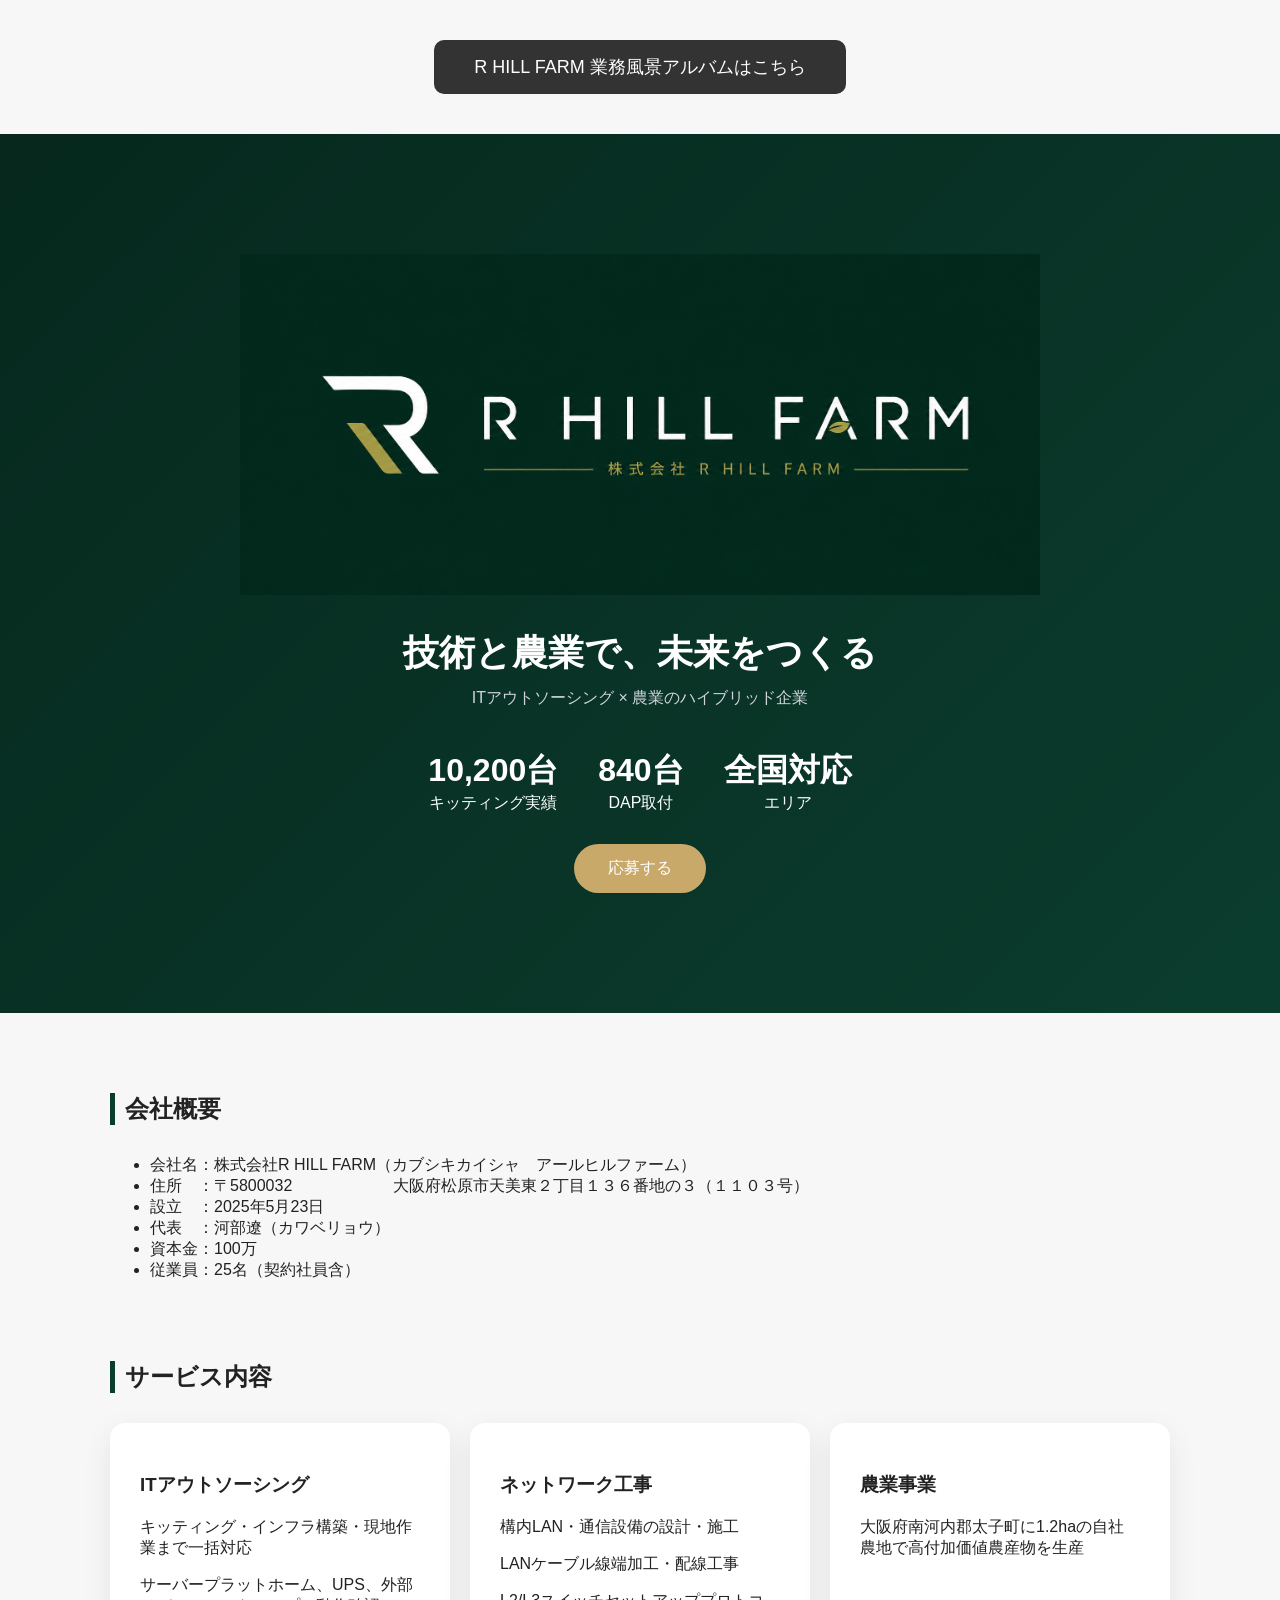
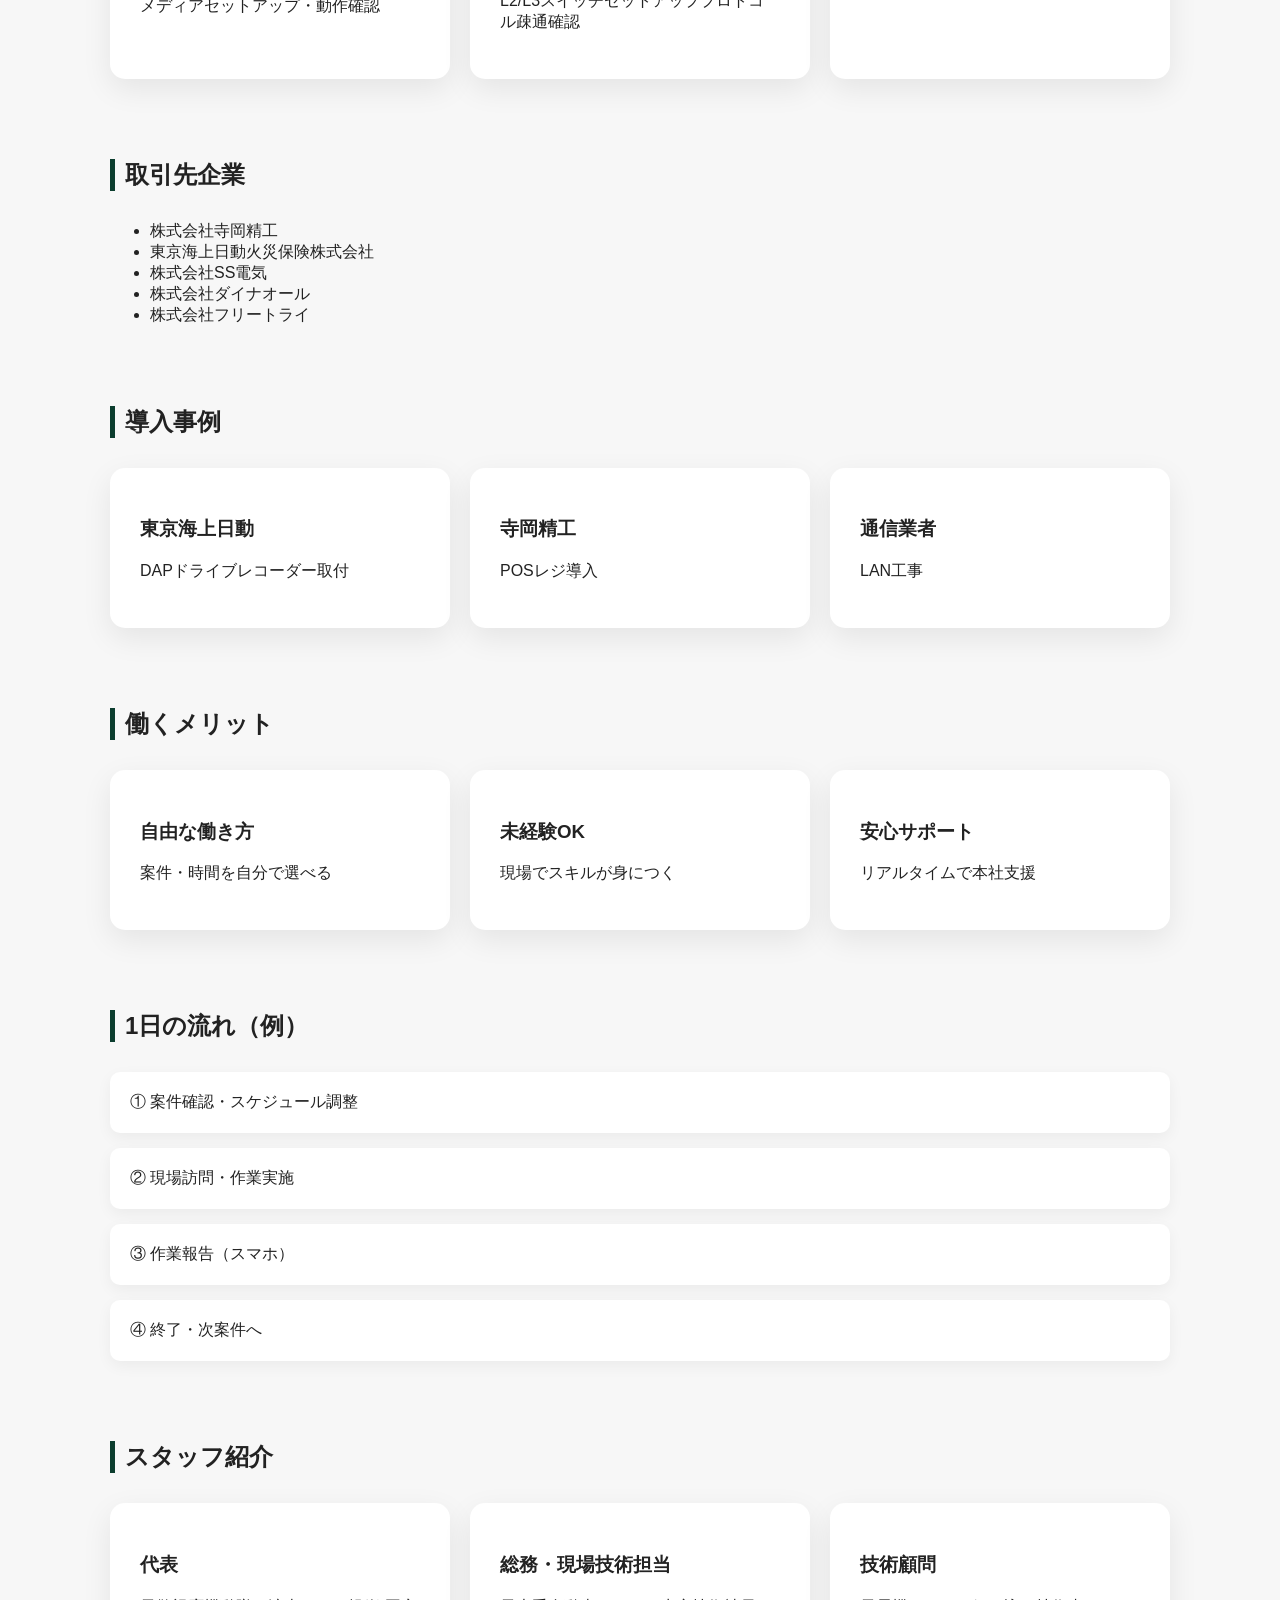
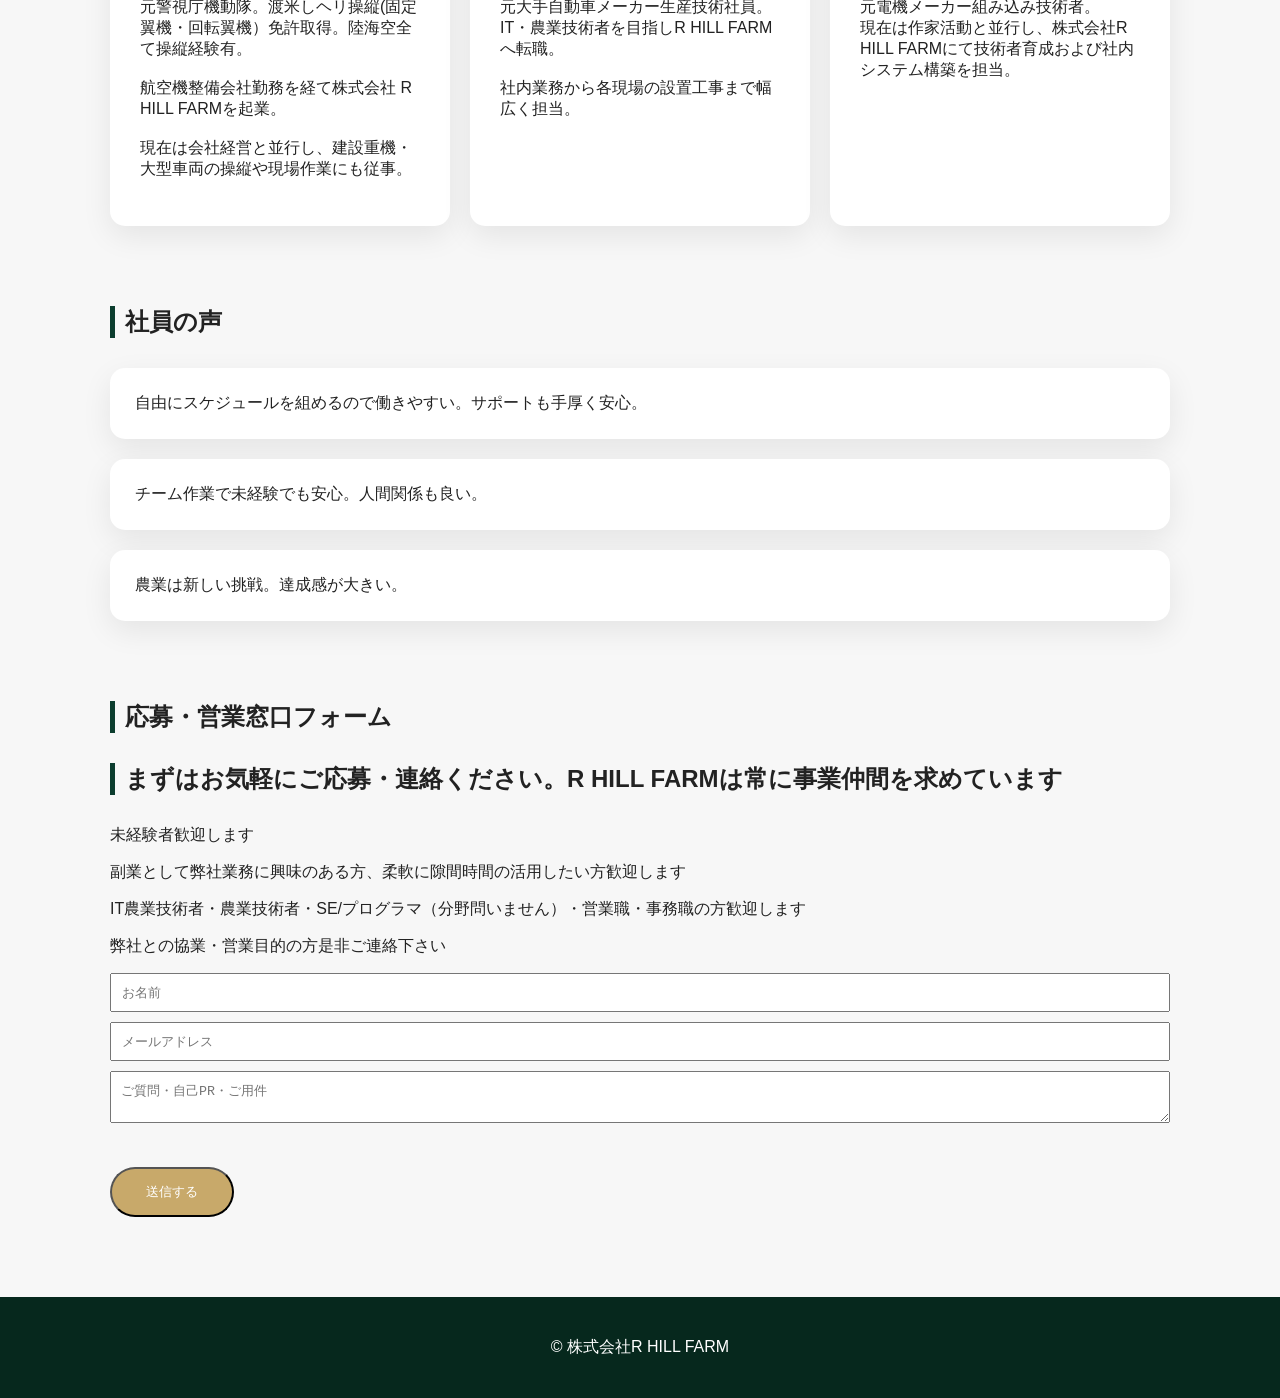
==== index.html @ 9c51a1bf "RHILL INITIAL" ====
<!DOCTYPE html>
<html lang="ja">

<head>
<meta charset="UTF-8">
<meta name="viewport" content="width=device-width, initial-scale=1.0">

<title>株式会社R HILL FARM｜ITアウトソーシング・農業事業</title>

<meta name="description" content="ITアウトソーシングと農業事業を展開。キッティング・インフラ・現地作業まで対応。エンジニア採用強化中。">

<style>
:root{
  --main:#0b3d2e;
  --accent:#c8a96a;
}

*{box-sizing:border-box}

body{
  margin:0;
  font-family:-apple-system,BlinkMacSystemFont,"Segoe UI",sans-serif;
  background:#f7f7f7;
  color:#222;
}


/* HERO */
.hero{
  text-align:center;
  padding:120px 20px;
  background:linear-gradient(135deg,#06281d,#0b3d2e);
  color:#fff;
}

.logo-img{
  width:800px;
  max-width:95%;
}

.catch{
  font-size:36px;
  font-weight:700;
  margin-top:30px;
}

.subcatch{
  margin-top:10px;
  color:#d1d5db;
}

/* 数字 */
.stats{
  display:flex;
  justify-content:center;
  gap:40px;
  margin-top:40px;
  flex-wrap:wrap;
}

.stat{
  text-align:center;
}

.stat-num{
  font-size:32px;
  font-weight:700;
  color:#fff;
}

.btn{
  display:inline-block;
  margin-top:30px;
  padding:14px 34px;
  border-radius:30px;
  background:var(--accent);
  color:#fff;
  text-decoration:none;
}

/* SECTION */
.section{
  max-width:1100px;
  margin:80px auto;
  padding:0 20px;
}

.section h2{
  border-left:5px solid var(--main);
  padding-left:10px;
  margin-bottom:30px;
}

/* GRID */
.grid{
  display:flex;
  gap:20px;
  flex-wrap:wrap;
}

.card{
  flex:1;
  min-width:260px;
  background:#fff;
  padding:30px;
  border-radius:15px;
  box-shadow:0 10px 30px rgba(0,0,0,0.08);
}

/* VOICE */
.voice{
  background:#fff;
  padding:25px;
  border-radius:15px;
  margin-bottom:20px;
  box-shadow:0 10px 30px rgba(0,0,0,0.08);
}

/* FLOW */
.flow-step{
  background:#fff;
  padding:20px;
  border-radius:10px;
  margin-bottom:15px;
  box-shadow:0 5px 15px rgba(0,0,0,0.05);
}

/* CTA */
.cta{
  background:#06281d;
  color:#fff;
  text-align:center;
  padding:80px 20px;
}

footer{
  text-align:center;
  padding:40px;
  background:#06281d;
  color:#fff;
}

@media(max-width:768px){
  .grid{flex-direction:column}
}

/* CONTACT FORM */
.contact-form{
  max-width:600px;
  margin:0 auto;
  display:flex;
  flex-direction:column;
  gap:15px;
}

.contact-form input,
.contact-form textarea{
  width:100%;
  padding:14px;
  border-radius:8px;
  border:1px solid #ccc;
  font-size:16px;
}

/* 高さ調整 */
.contact-form input{
  height:50px;
}

.contact-form textarea{
  height:180px;
  resize:vertical;
}

/* ボタン最下部＆中央 */
.submit-btn{
  margin-top:10px;
  align-self:center;
}

/* CSS */
.album-button {
    text-align: center;
    margin: 40px 0;
}

.album-button a {
    display: inline-block;
    padding: 15px 40px;
    background: #333;
    color: white;
    text-decoration: none;
    border-radius: 10px;
    font-size: 18px;
    transition: 0.3s;
}

.album-button a:hover {
    background: #555;
    transform: scale(1.05);
}

</style>
</head>

<body>

<!-- アルバムボタン -->
<div class="album-button">
    <a href="album.html">R HILL FARM 業務風景アルバムはこちら</a>
</div>



<!-- HERO -->
<section class="hero">
<img src="img/logo.png" class="logo-img">

<div class="catch">技術と農業で、未来をつくる</div>
<div class="subcatch">ITアウトソーシング × 農業のハイブリッド企業</div>

<div class="stats">
<div class="stat">
<div class="stat-num">10,200台</div>
<div>キッティング実績</div>
</div>

<div class="stat">
<div class="stat-num">840台</div>
<div>DAP取付</div>
</div>

<div class="stat">
<div class="stat-num">全国対応</div>
<div>エリア</div>
</div>
</div>

<a href="#contact" class="btn">応募する</a>
</section>

<!-- 会社概要 -->
<section class="section">
<h2>会社概要</h2>
<ul>

<li>会社名：株式会社R HILL FARM（カブシキカイシャ　アールヒルファーム）</li>
<li>住所　：〒5800032
　　　　　　大阪府松原市天美東２丁目１３６番地の３（１１０３号）</li>
<li>設立　：2025年5月23日</li>
<li>代表　：河部遼（カワベリョウ）</li>
<li>資本金：100万</li>
<li>従業員：25名（契約社員含）</li>
<ul>
</section>

<!-- 営業：サービス -->
<section class="section">
<h2>サービス内容</h2>
<div class="grid">

<div class="card">
<h3>ITアウトソーシング</h3>
<p>キッティング・インフラ構築・現地作業まで一括対応</p>
<p>サーバープラットホーム、UPS、外部メディアセットアップ・動作確認</p>
</div>

<div class="card">
<h3>ネットワーク工事</h3>
<p>構内LAN・通信設備の設計・施工</p>
<p>LANケーブル線端加工・配線工事</p>
<p>L2/L3スイッチセットアッププロトコル疎通確認</p>

</div>

<div class="card">
<h3>農業事業</h3>
<p>大阪府南河内郡太子町に1.2haの自社農地で高付加価値農産物を生産</p>

<!--

<p>他の農業法人と協業し「二拠点農業」に取り組む</p>
    <button onclick="location.href='article.html'" class="btn">
        二拠点農業記事
    </button>
-->

</div>

</div>
</section>

<!-- 信頼 -->
<section class="section">
<h2>取引先企業</h2>
<ul>
<li>株式会社寺岡精工</li>
<li>東京海上日動火災保険株式会社</li>
<li>株式会社SS電気</li>
<li>株式会社ダイナオール</li>
<li>株式会社フリートライ</li>

</ul>
</section>

<!-- 導入事例 -->
<section class="section">
<h2>導入事例</h2>
<div class="grid">

<div class="card">
<h3>東京海上日動</h3>
<p>DAPドライブレコーダー取付</p>
</div>

<div class="card">
<h3>寺岡精工</h3>
<p>POSレジ導入</p>
</div>

<div class="card">
<h3>通信業者</h3>
<p>LAN工事</p>
</div>

</div>
</section>

<!-- 採用：メリット -->
<section class="section">
<h2>働くメリット</h2>
<div class="grid">

<div class="card">
<h3>自由な働き方</h3>
<p>案件・時間を自分で選べる</p>
</div>

<div class="card">
<h3>未経験OK</h3>
<p>現場でスキルが身につく</p>
</div>

<div class="card">
<h3>安心サポート</h3>
<p>リアルタイムで本社支援</p>
</div>

</div>
</section>

<!-- 1日の流れ -->
<section class="section">
<h2>1日の流れ（例）</h2>

<div class="flow-step">① 案件確認・スケジュール調整</div>
<div class="flow-step">② 現場訪問・作業実施</div>
<div class="flow-step">③ 作業報告（スマホ）</div>
<div class="flow-step">④ 終了・次案件へ</div>

</section>

<!-- スタッフ紹介 -->
<section class="section">
<h2>スタッフ紹介</h2>

<div class="grid">

<div class="card">
<h3>代表</h3>
<p>
元警視庁機動隊。渡米しヘリ操縦(固定翼機・回転翼機）免許取得。陸海空全て操縦経験有。<br><br>
航空機整備会社勤務を経て株式会社 R HILL FARMを起業。<br><br>
現在は会社経営と並行し、建設重機・大型車両の操縦や現場作業にも従事。
</p>
</div>

<div class="card">
<h3>総務・現場技術担当</h3>
<p>
元大手自動車メーカー生産技術社員。<br>
IT・農業技術者を目指しR HILL FARMへ転職。<br><br>
社内業務から各現場の設置工事まで幅広く担当。
</p>
</div>

<div class="card">
<h3>技術顧問</h3>
<p>
元電機メーカー組み込み技術者。<br>
現在は作家活動と並行し、株式会社R HILL FARMにて技術者育成および社内システム構築を担当。
</p>
</div>

</div>
</section>

<!-- 社員の声 -->
<section class="section">
<h2>社員の声</h2>

<div class="voice">
自由にスケジュールを組めるので働きやすい。サポートも手厚く安心。
</div>

<div class="voice">
チーム作業で未経験でも安心。人間関係も良い。
</div>

<div class="voice">
農業は新しい挑戦。達成感が大きい。
</div>

</section>

<!-- CONTACT -->
<section class="section" id="contact">
<h2>応募・営業窓口フォーム</h2>
<h2>まずはお気軽にご応募・連絡ください。R HILL FARMは常に事業仲間を求めています</h2>
<p>未経験者歓迎します
<p>副業として弊社業務に興味のある方、柔軟に隙間時間の活用したい方歓迎します</p>
<p>IT農業技術者・農業技術者・SE/プログラマ（分野問いません）・営業職・事務職の方歓迎します</p>
<p>弊社との協業・営業目的の方是非ご連絡下さい</p>





<!--

<form>
<input type="text" placeholder="お名前" required style="width:100%;padding:10px;margin-bottom:10px">
<input type="email" placeholder="メールアドレス" required style="width:100%;padding:10px;margin-bottom:10px">
<textarea placeholder="ご質問・自己PR・ご用件" style="width:100%;padding:10px;margin-bottom:10px"></textarea>
<button class="btn" type="submit">送信する</button>
</form>



<form action="send.php" method="post">
<input type="text" placeholder="お名前" required style="width:100%;padding:10px;margin-bottom:10px">
<input type="email" placeholder="メールアドレス" required style="width:100%;padding:10px;margin-bottom:10px">
<textarea placeholder="ご質問・自己PR・ご用件" style="width:100%;padding:10px;margin-bottom:10px"></textarea>
<button class="btn" type="submit">送信する</button>
</form>

-->


<form action="send.php" method="post">
<input type="text" name="name" placeholder="お名前" required
style="width:100%;padding:10px;margin-bottom:10px">
<input type="email" name="email" placeholder="メールアドレス" required
style="width:100%;padding:10px;margin-bottom:10px">
<textarea name="message" placeholder="ご質問・自己PR・ご用件" required
style="width:100%;padding:10px;margin-bottom:10px"></textarea>
<button class="btn" type="submit">送信する</button>
</form>










</section>

<footer>© 株式会社R HILL FARM</footer>

</body>
</html>
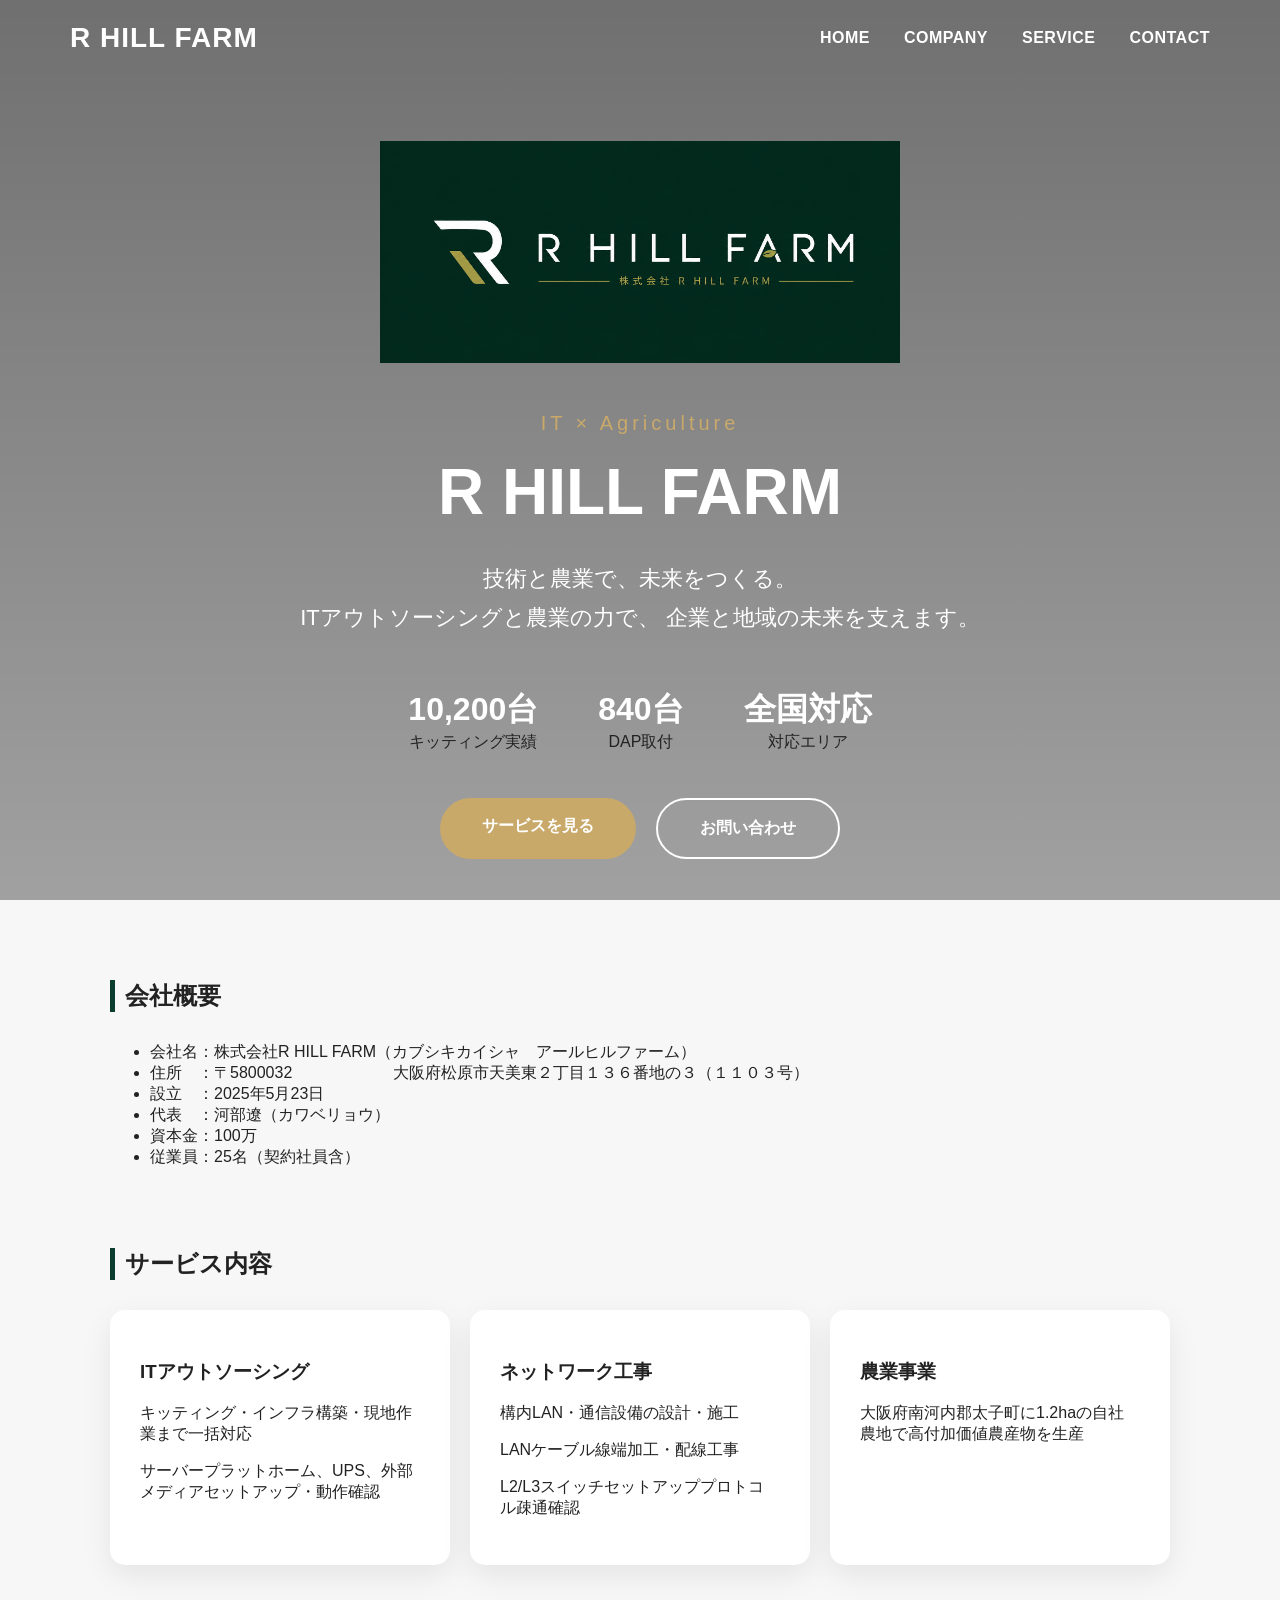
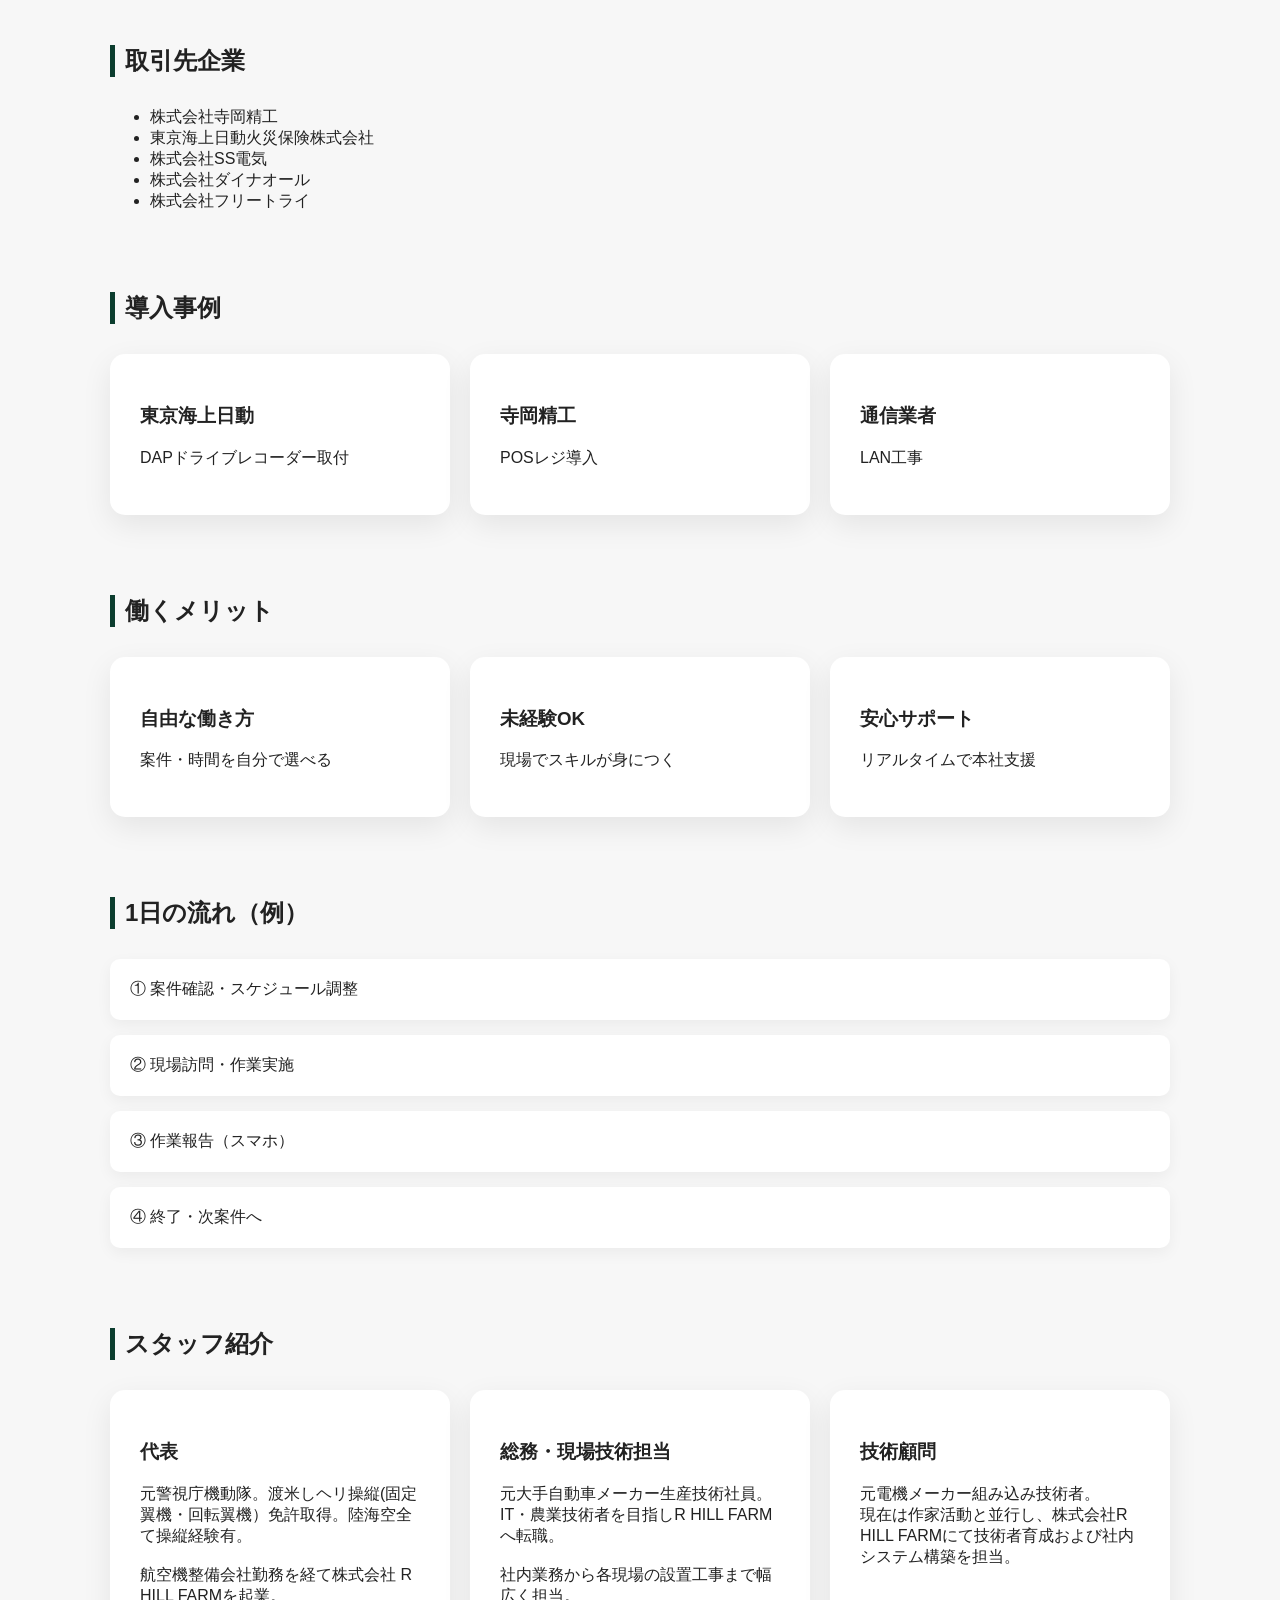
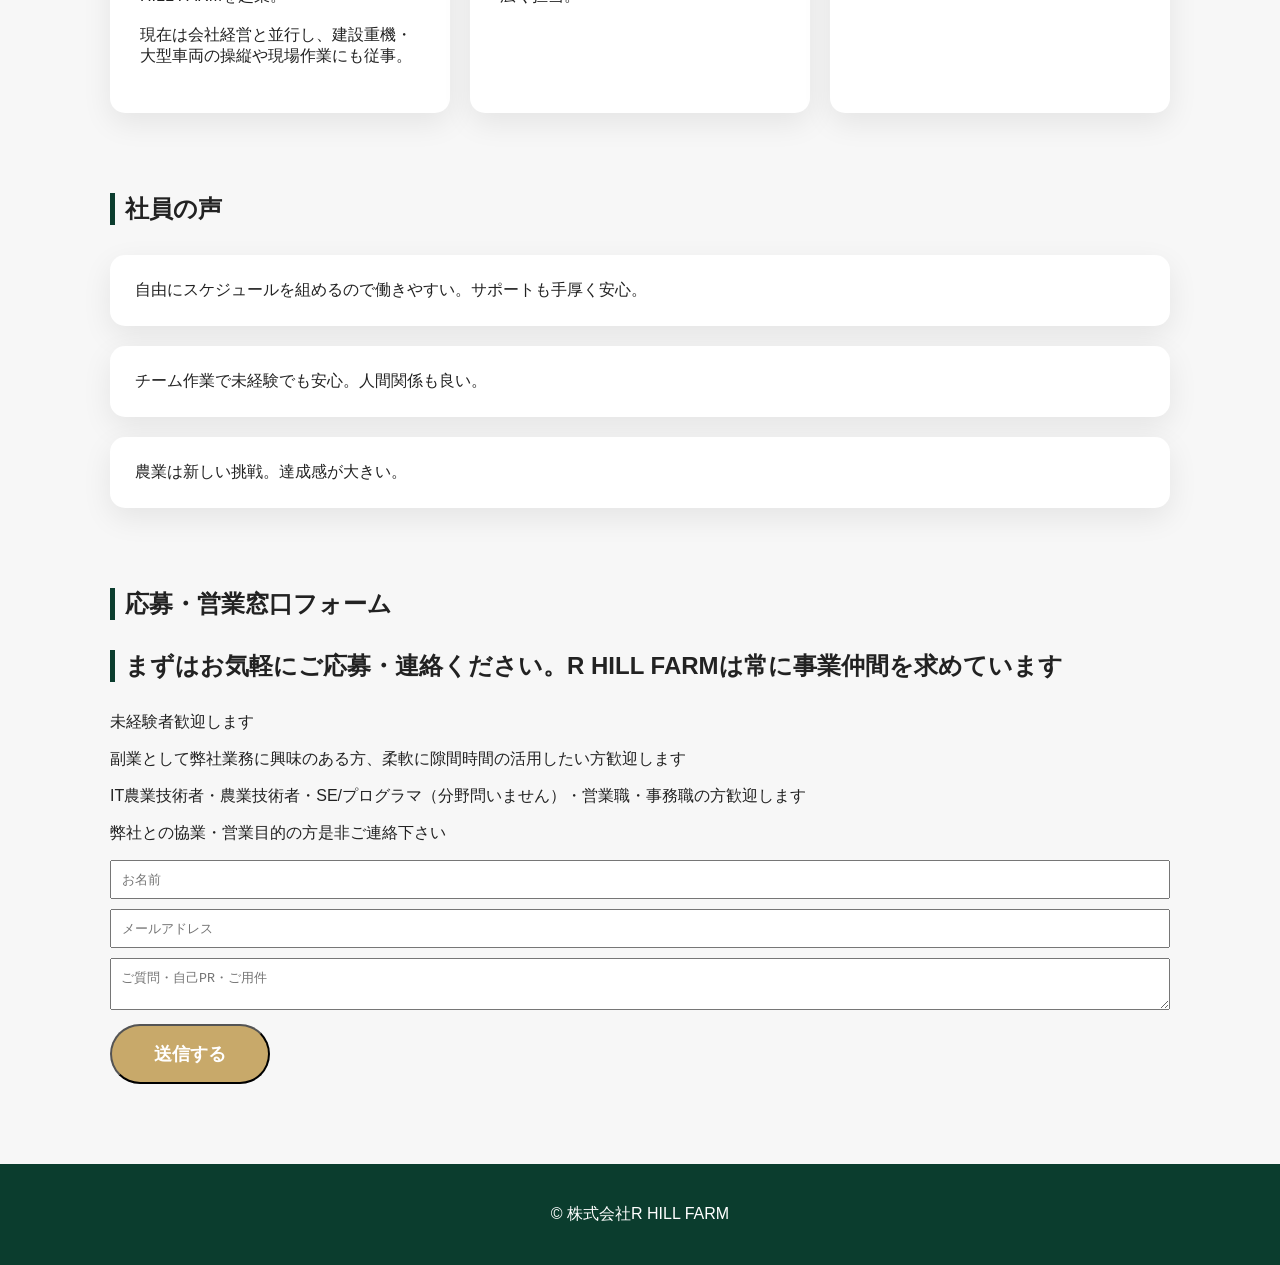
==== commit d2a89d95: "RHILL HP" ====
--- a/index.html
+++ b/index.html
@@ -9,238 +9,108 @@
 
 <meta name="description" content="ITアウトソーシングと農業事業を展開。キッティング・インフラ・現地作業まで対応。エンジニア採用強化中。">
 
-<style>
-:root{
-  --main:#0b3d2e;
-  --accent:#c8a96a;
-}
-
-*{box-sizing:border-box}
-
-body{
-  margin:0;
-  font-family:-apple-system,BlinkMacSystemFont,"Segoe UI",sans-serif;
-  background:#f7f7f7;
-  color:#222;
-}
-
-
-/* HERO */
-.hero{
-  text-align:center;
-  padding:120px 20px;
-  background:linear-gradient(135deg,#06281d,#0b3d2e);
-  color:#fff;
-}
-
-.logo-img{
-  width:800px;
-  max-width:95%;
-}
-
-.catch{
-  font-size:36px;
-  font-weight:700;
-  margin-top:30px;
-}
-
-.subcatch{
-  margin-top:10px;
-  color:#d1d5db;
-}
-
-/* 数字 */
-.stats{
-  display:flex;
-  justify-content:center;
-  gap:40px;
-  margin-top:40px;
-  flex-wrap:wrap;
-}
-
-.stat{
-  text-align:center;
-}
-
-.stat-num{
-  font-size:32px;
-  font-weight:700;
-  color:#fff;
-}
-
-.btn{
-  display:inline-block;
-  margin-top:30px;
-  padding:14px 34px;
-  border-radius:30px;
-  background:var(--accent);
-  color:#fff;
-  text-decoration:none;
-}
-
-/* SECTION */
-.section{
-  max-width:1100px;
-  margin:80px auto;
-  padding:0 20px;
-}
-
-.section h2{
-  border-left:5px solid var(--main);
-  padding-left:10px;
-  margin-bottom:30px;
-}
-
-/* GRID */
-.grid{
-  display:flex;
-  gap:20px;
-  flex-wrap:wrap;
-}
-
-.card{
-  flex:1;
-  min-width:260px;
-  background:#fff;
-  padding:30px;
-  border-radius:15px;
-  box-shadow:0 10px 30px rgba(0,0,0,0.08);
-}
-
-/* VOICE */
-.voice{
-  background:#fff;
-  padding:25px;
-  border-radius:15px;
-  margin-bottom:20px;
-  box-shadow:0 10px 30px rgba(0,0,0,0.08);
-}
-
-/* FLOW */
-.flow-step{
-  background:#fff;
-  padding:20px;
-  border-radius:10px;
-  margin-bottom:15px;
-  box-shadow:0 5px 15px rgba(0,0,0,0.05);
-}
-
-/* CTA */
-.cta{
-  background:#06281d;
-  color:#fff;
-  text-align:center;
-  padding:80px 20px;
-}
-
-footer{
-  text-align:center;
-  padding:40px;
-  background:#06281d;
-  color:#fff;
-}
-
-@media(max-width:768px){
-  .grid{flex-direction:column}
-}
-
-/* CONTACT FORM */
-.contact-form{
-  max-width:600px;
-  margin:0 auto;
-  display:flex;
-  flex-direction:column;
-  gap:15px;
-}
-
-.contact-form input,
-.contact-form textarea{
-  width:100%;
-  padding:14px;
-  border-radius:8px;
-  border:1px solid #ccc;
-  font-size:16px;
-}
-
-/* 高さ調整 */
-.contact-form input{
-  height:50px;
-}
-
-.contact-form textarea{
-  height:180px;
-  resize:vertical;
-}
-
-/* ボタン最下部＆中央 */
-.submit-btn{
-  margin-top:10px;
-  align-self:center;
-}
-
-/* CSS */
-.album-button {
-    text-align: center;
-    margin: 40px 0;
-}
-
-.album-button a {
-    display: inline-block;
-    padding: 15px 40px;
-    background: #333;
-    color: white;
-    text-decoration: none;
-    border-radius: 10px;
-    font-size: 18px;
-    transition: 0.3s;
-}
-
-.album-button a:hover {
-    background: #555;
-    transform: scale(1.05);
-}
-
-</style>
+<link rel="stylesheet" href="style.css">
+
 </head>
 
 <body>
 
-<!-- アルバムボタン -->
+<header>
+
+<div class="header-inner">
+
+<a href="#" class="logo">
+R HILL FARM
+</a>
+
+<nav>
+
+<ul>
+
+<li><a href="#">HOME</a></li>
+
+<li><a href="#company">COMPANY</a></li>
+
+<li><a href="#service">SERVICE</a></li>
+
+<li><a href="#contact">CONTACT</a></li>
+
+</ul>
+
+</nav>
+
+
+
+</div>
+
+</header> 
+<!--  アルバムボタン 
 <div class="album-button">
     <a href="album.html">R HILL FARM 業務風景アルバムはこちら</a>
 </div>
-
+-->
 
 
 <!-- HERO -->
 <section class="hero">
-<img src="img/logo.png" class="logo-img">
-
-<div class="catch">技術と農業で、未来をつくる</div>
-<div class="subcatch">ITアウトソーシング × 農業のハイブリッド企業</div>
-
-<div class="stats">
-<div class="stat">
-<div class="stat-num">10,200台</div>
-<div>キッティング実績</div>
-</div>
-
-<div class="stat">
-<div class="stat-num">840台</div>
-<div>DAP取付</div>
-</div>
-
-<div class="stat">
-<div class="stat-num">全国対応</div>
-<div>エリア</div>
-</div>
-</div>
-
-<a href="#contact" class="btn">応募する</a>
+
+    <div class="hero-overlay"></div>
+
+    <div class="hero-content">
+
+        <img src="img/logo.png" class="logo-img" alt="R HILL FARM">
+
+        <p class="hero-subtitle">
+            IT × Agriculture
+        </p>
+
+        <h1 class="hero-title">
+            R HILL FARM
+        </h1>
+
+        <p class="hero-text">
+            技術と農業で、未来をつくる。<br>
+            ITアウトソーシングと農業の力で、
+            企業と地域の未来を支えます。
+        </p>
+
+        <div class="stats">
+
+            <div class="stat">
+                <div class="stat-num">10,200台</div>
+                <div>キッティング実績</div>
+            </div>
+
+            <div class="stat">
+                <div class="stat-num">840台</div>
+                <div>DAP取付</div>
+            </div>
+
+            <div class="stat">
+                <div class="stat-num">全国対応</div>
+                <div>対応エリア</div>
+            </div>
+
+        </div>
+
+        <div class="hero-buttons">
+
+            <a href="#services" class="btn-primary">
+                サービスを見る
+            </a>
+
+            <a href="#contact" class="btn-secondary">
+                お問い合わせ
+            </a>
+
+        </div>
+
+    </div>
+
 </section>
 
 <!-- 会社概要 -->
-<section class="section">
+<section class="section" id="company">
 <h2>会社概要</h2>
 <ul>
 
@@ -255,7 +125,7 @@
 </section>
 
 <!-- 営業：サービス -->
-<section class="section">
+<section class="section" id="service">
 <h2>サービス内容</h2>
 <div class="grid">
 
@@ -457,18 +327,11 @@
 <button class="btn" type="submit">送信する</button>
 </form>
 
-
-
-
-
-
-
-
-
-
 </section>
 
 <footer>© 株式会社R HILL FARM</footer>
+
+<script src="script.js"></script>
 
 </body>
 </html>
--- a/style.css
+++ b/style.css
@@ -0,0 +1,612 @@
+:root{
+  --main:#0b3d2e;
+  --accent:#c8a96a;
+}
+
+*{box-sizing:border-box}
+
+body{
+  margin:0;
+  font-family:-apple-system,BlinkMacSystemFont,"Segoe UI",sans-serif;
+  background:#f7f7f7;
+  color:#222;
+}
+
+/* ==========================
+   HEADER
+========================== */
+
+header{
+
+    position:fixed;
+
+    top:0;
+
+    left:0;
+
+    width:100%;
+
+    z-index:1000;
+
+    background:transparent;
+
+    transition:
+        background .4s ease,
+        box-shadow .4s ease,
+        padding .4s ease;
+
+    padding:22px 0;
+
+}
+
+
+header nav a{
+
+    color:white;
+
+    transition:.3s;
+
+}
+
+
+nav.active{
+
+    background:#0b3d2e;
+
+}
+
+
+.header-inner{
+
+    max-width:1200px;
+
+    margin:0 auto;
+
+    padding:0 30px;
+
+    display:flex;
+
+    justify-content:space-between;
+
+    align-items:center;
+
+}
+
+
+.logo{
+
+    color:#fff;
+
+    text-decoration:none;
+
+    font-size:28px;
+
+    font-weight:700;
+
+    letter-spacing:1px;
+
+    transition:.3s;
+
+}
+
+nav ul{
+
+    display:flex;
+
+    gap:34px;
+
+    list-style:none;
+
+    margin:0;
+
+    padding:0;
+
+}
+
+nav a{
+
+    color:#fff;
+
+    text-decoration:none;
+
+    font-weight:600;
+
+    letter-spacing:.5px;
+
+    transition:.3s;
+
+}
+
+nav a:hover{
+
+    color:#c8a96a;
+
+}
+
+nav a{
+    color:#fff;
+    text-decoration:none;
+    font-weight:600;
+    transition:.3s;
+}
+
+nav a:hover{
+    color:var(--accent);
+}
+
+
+/* HERO */
+.hero{
+
+    position:relative;
+
+    min-height:100vh;
+
+    display:flex;
+
+    align-items:center;
+
+    justify-content:center;
+
+    overflow:hidden;
+
+    background-image:url("img/hero.jpg");
+    background-size:cover;
+    background-position:center center;
+    background-repeat:no-repeat;
+
+    background-attachment:fixed;
+
+}
+
+@media (max-width:768px){
+
+.hero{
+
+    background-attachment:scroll;
+
+}
+
+}
+
+
+.logo-img{
+
+width:520px;
+
+max-width:90%;
+
+margin-bottom:25px;
+
+}
+
+..catch{
+
+font-size:48px;
+
+font-weight:700;
+
+line-height:1.3;
+
+margin:25px 0 15px;
+
+}
+
+.subcatch{
+
+font-size:22px;
+
+line-height:1.8;
+
+color:#eee;
+
+max-width:900px;
+
+margin:0 auto 40px;
+
+}
+
+/* 数字 */
+.stats{
+
+display:flex;
+
+justify-content:center;
+
+gap:60px;
+
+margin:45px 0;
+
+flex-wrap:wrap;
+
+}
+
+.stat{
+  text-align:center;
+}
+
+.stat-num{
+  font-size:32px;
+  font-weight:700;
+  color:#fff;
+}
+
+.btn{
+
+display:inline-block;
+
+padding:16px 42px;
+
+background:var(--accent);
+
+border-radius:50px;
+
+color:white;
+
+text-decoration:none;
+
+font-size:18px;
+
+font-weight:600;
+
+transition:.3s;
+
+}
+
+.btn:hover{
+
+transform:translateY(-3px);
+
+background:#b8954d;
+
+}
+
+/* SECTION */
+.section{
+  max-width:1100px;
+  margin:80px auto;
+  padding:0 20px;
+}
+
+.section h2{
+  border-left:5px solid var(--main);
+  padding-left:10px;
+  margin-bottom:30px;
+}
+
+/* GRID */
+.grid{
+  display:flex;
+  gap:20px;
+  flex-wrap:wrap;
+}
+
+.card{
+  flex:1;
+  min-width:260px;
+  background:#fff;
+  padding:30px;
+  border-radius:15px;
+  box-shadow:0 10px 30px rgba(0,0,0,0.08);
+}
+
+/* VOICE */
+.voice{
+  background:#fff;
+  padding:25px;
+  border-radius:15px;
+  margin-bottom:20px;
+  box-shadow:0 10px 30px rgba(0,0,0,0.08);
+}
+
+/* FLOW */
+.flow-step{
+  background:#fff;
+  padding:20px;
+  border-radius:10px;
+  margin-bottom:15px;
+  box-shadow:0 5px 15px rgba(0,0,0,0.05);
+}
+
+/* CTA */
+.cta{
+  background:#06281d;
+  color:#fff;
+  text-align:center;
+  padding:80px 20px;
+}
+
+footer{
+  text-align:center;
+  padding:40px;
+  background:#06281d;
+  color:#fff;
+}
+
+@media(max-width:768px){
+  .grid{flex-direction:column}
+}
+
+/* CONTACT FORM */
+.contact-form{
+  max-width:600px;
+  margin:0 auto;
+  display:flex;
+  flex-direction:column;
+  gap:15px;
+}
+
+.contact-form input,
+.contact-form textarea{
+  width:100%;
+  padding:14px;
+  border-radius:8px;
+  border:1px solid #ccc;
+  font-size:16px;
+}
+
+/* 高さ調整 */
+.contact-form input{
+  height:50px;
+}
+
+.contact-form textarea{
+  height:180px;
+  resize:vertical;
+}
+
+/* ボタン最下部＆中央 */
+.submit-btn{
+  margin-top:10px;
+  align-self:center;
+}
+
+/* CSS */
+.album-button {
+    text-align: center;
+    margin: 40px 0;
+}
+
+.album-button a {
+    display: inline-block;
+    padding: 15px 40px;
+    background: #333;
+    color: white;
+    text-decoration: none;
+    border-radius: 10px;
+    font-size: 18px;
+    transition: 0.3s;
+}
+
+.album-button a:hover {
+    background: #555;
+    transform: scale(1.05);
+}
+
+.hero-content{
+
+    position:relative;
+
+    z-index:2;
+
+    text-align:center;
+
+    max-width:1000px;
+
+    margin:auto;
+
+    padding:140px 20px 40px;
+
+}
+
+
+.hero-title{
+
+    font-size:64px;
+
+    color:white;
+
+    margin:20px 0;
+
+    font-weight:700;
+
+}
+
+.hero-subtitle{
+
+    color:#c8a96a;
+
+    letter-spacing:4px;
+
+    font-size:20px;
+
+    margin-top:20px;
+
+}
+
+
+.hero-text{
+
+    color:white;
+
+    font-size:22px;
+
+    line-height:1.8;
+
+    margin:30px auto 50px;
+
+    max-width:700px;
+
+}
+
+
+.hero-buttons{
+
+    display:flex;
+
+    justify-content:center;
+
+    gap:20px;
+
+    flex-wrap:wrap;
+
+    margin-top:40px;
+
+}
+
+
+.btn-primary{
+
+    display:inline-block;
+
+    padding:18px 42px;
+
+    background:#c8a96a;
+
+    color:white;
+
+    border-radius:40px;
+
+    text-decoration:none;
+
+    font-weight:bold;
+
+    transition:.3s;
+
+}
+
+
+.btn-primary:hover{
+
+    transform:translateY(-4px);
+
+    background:#d7b87a;
+
+}
+
+.btn-secondary{
+
+    display:inline-block;
+
+    padding:18px 42px;
+
+    border:2px solid white;
+
+    color:white;
+
+    border-radius:40px;
+
+    text-decoration:none;
+
+    font-weight:bold;
+
+    transition:.3s;
+
+}
+
+
+.btn-secondary:hover{
+
+    background:white;
+
+    color:#0b3d2e;
+
+}
+
+
+.hero-overlay{
+
+    position:absolute;
+
+    inset:0;
+
+    background:
+
+    linear-gradient(
+        rgba(0,0,0,.55),
+        rgba(0,0,0,.35)
+    );
+
+}
+
+
+header.scrolled{
+
+    background:rgba(11,61,46,.92);
+
+    box-shadow:0 10px 30px rgba(0,0,0,.25);
+
+    backdrop-filter:blur(12px);
+
+    padding:14px 0;
+
+}
+
+header.scrolled .logo{
+
+    color:#fff;
+
+}
+
+header.scrolled nav a{
+
+    color:#fff;
+
+}
+
+
+
+footer{
+
+    background:#0b3d2e;
+
+    color:#fff;
+
+}
+
+/* =========================
+   スマホ対応
+========================= */
+
+@media (max-width:768px){
+
+    .hero{
+        background-attachment:scroll;
+    }
+
+    .hero-title{
+        font-size:40px;
+    }
+
+    .hero-text{
+        font-size:18px;
+    }
+
+    .hero-buttons{
+        flex-direction:column;
+        align-items:center;
+    }
+
+    .btn-primary,
+    .btn-secondary{
+        width:260px;
+        text-align:center;
+    }
+
+    header{
+        padding:15px 20px;
+    }
+
+    .header-inner{
+        flex-direction:column;
+        gap:15px;
+    }
+
+    nav ul{
+        flex-wrap:wrap;
+        justify-content:center;
+        gap:15px;
+    }
+
+}
+
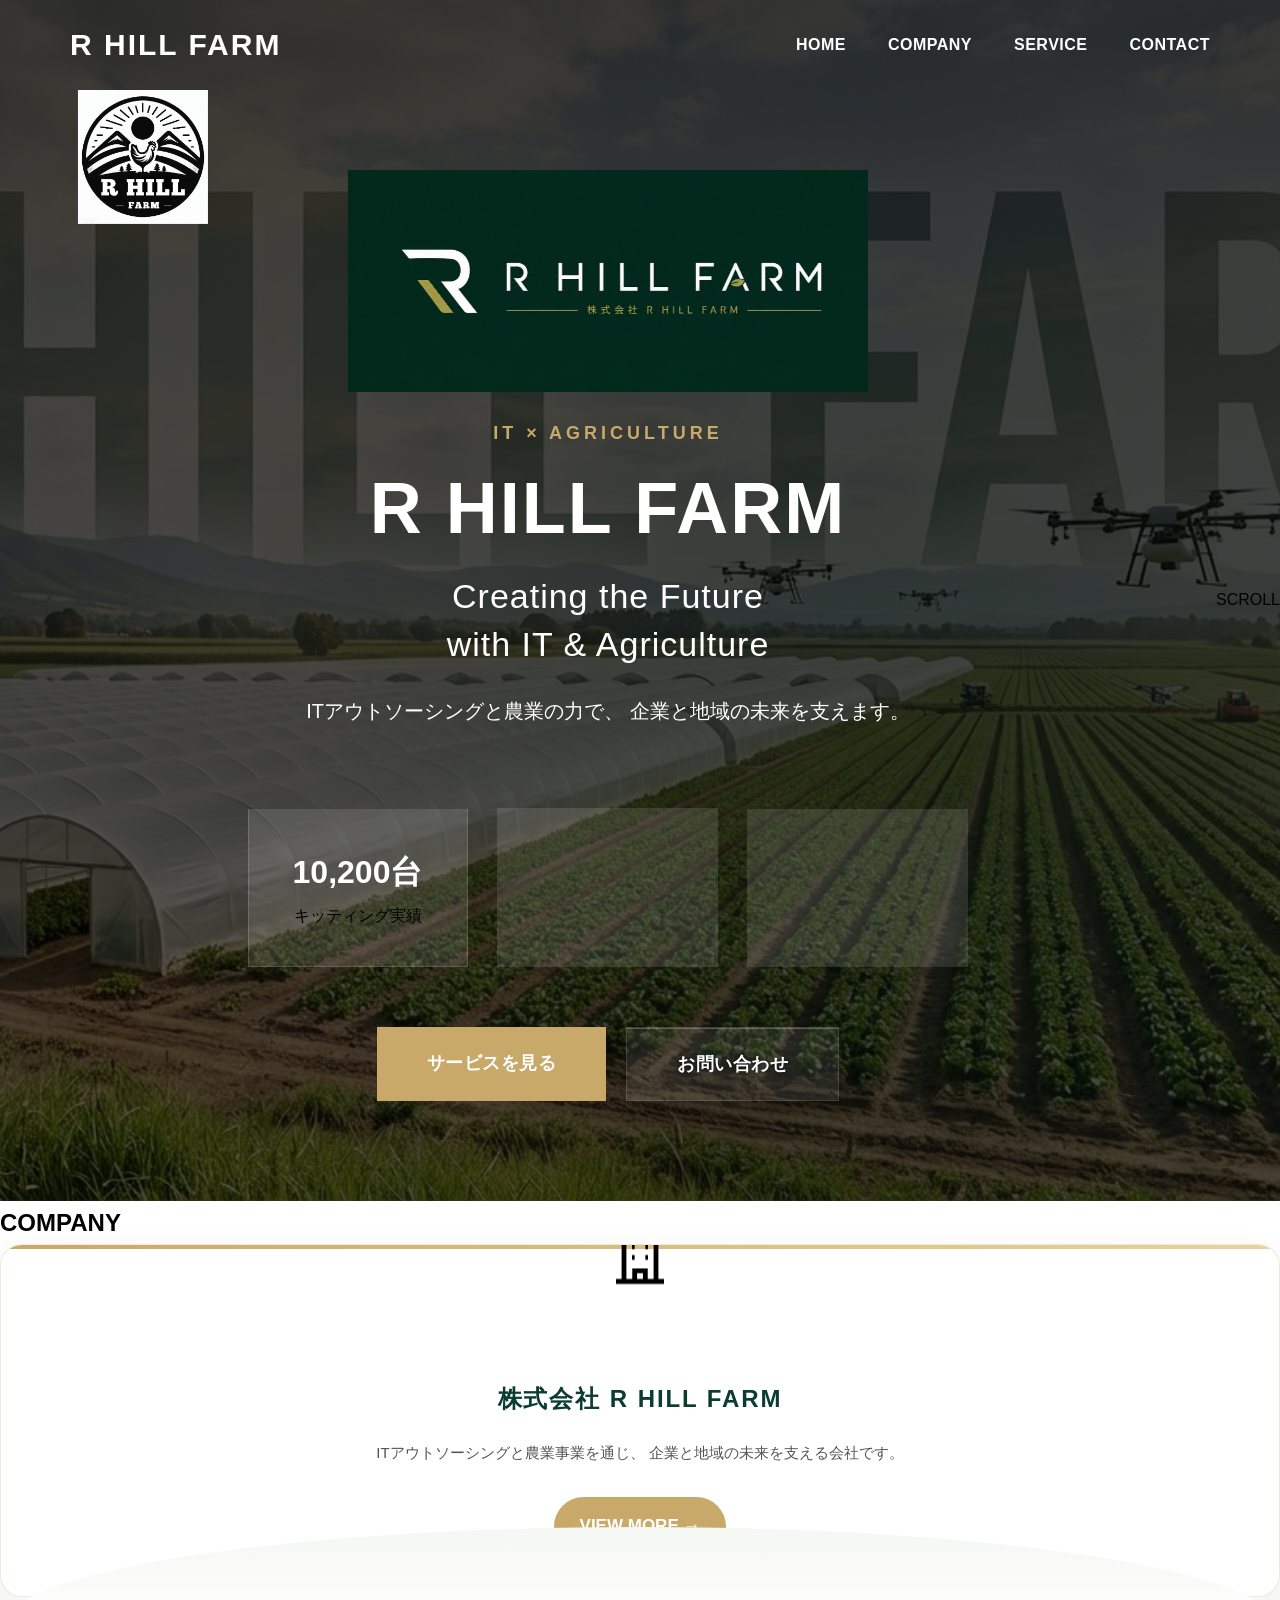
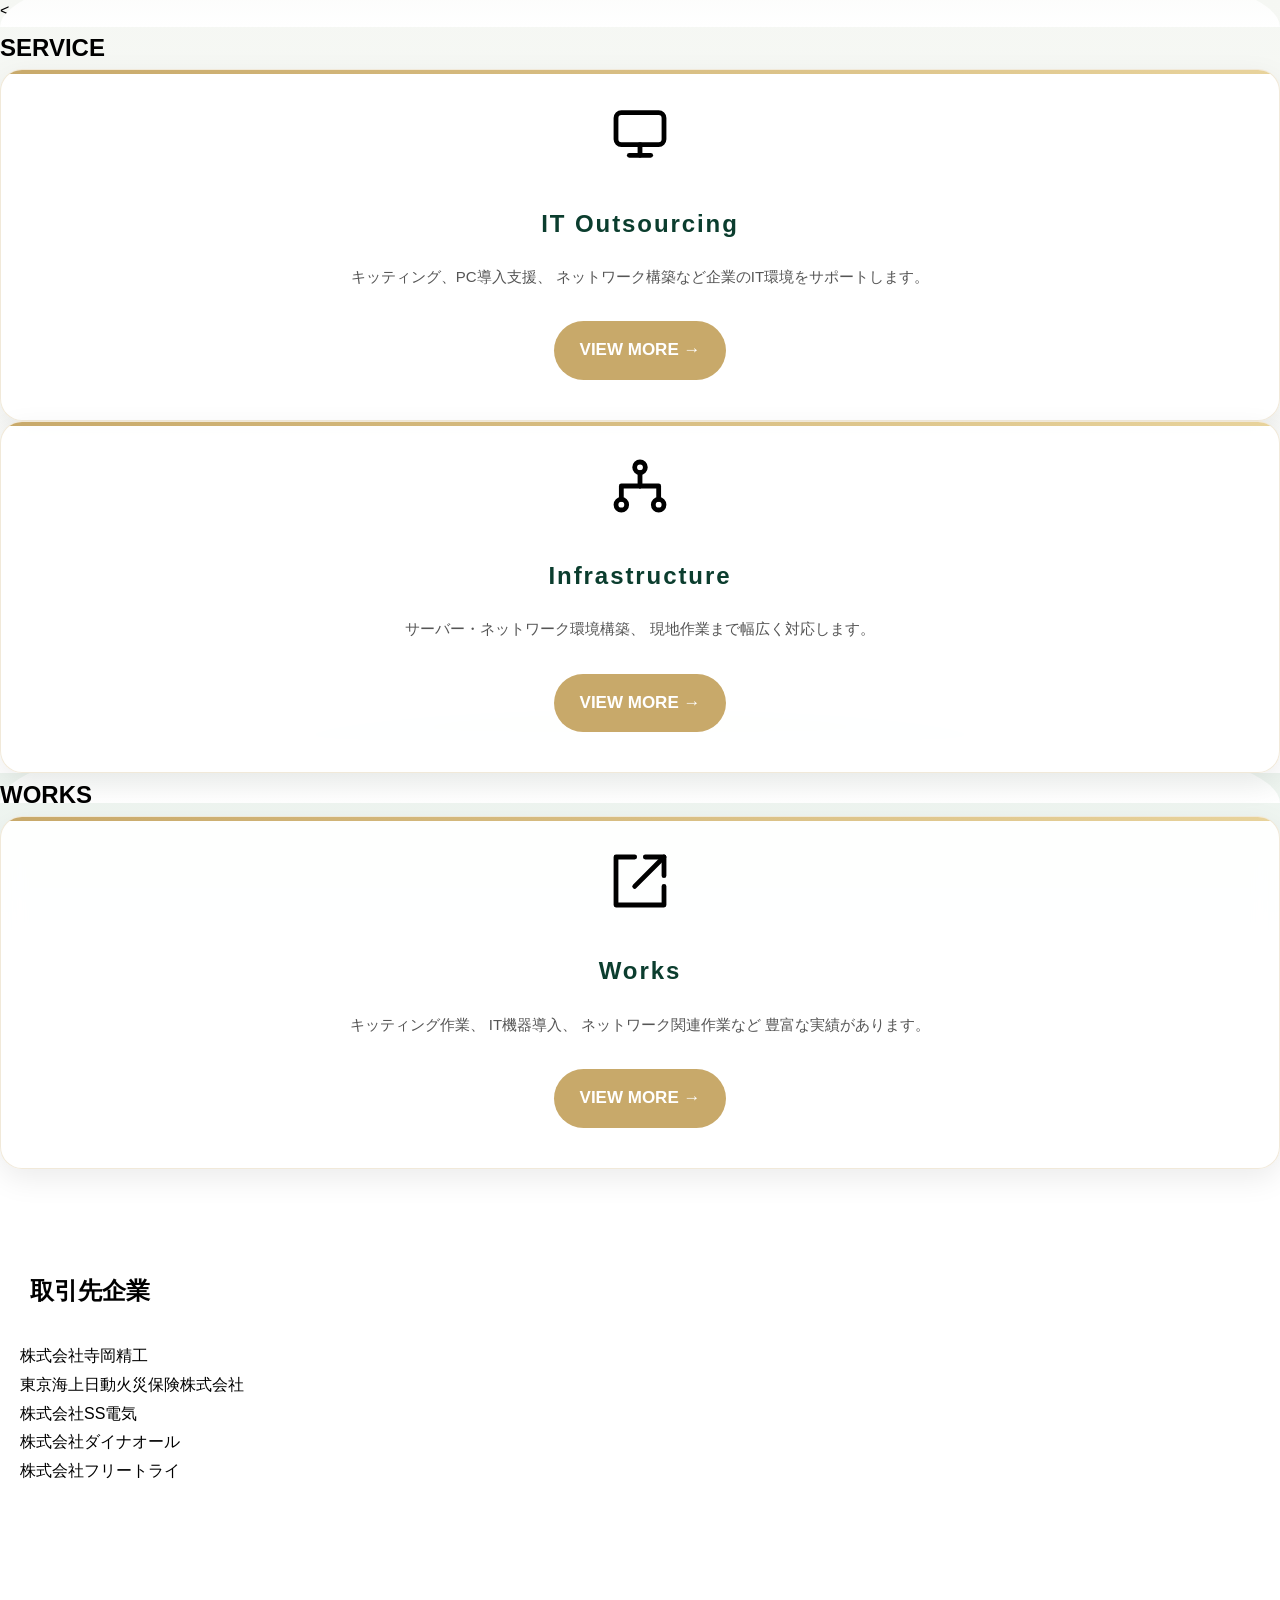
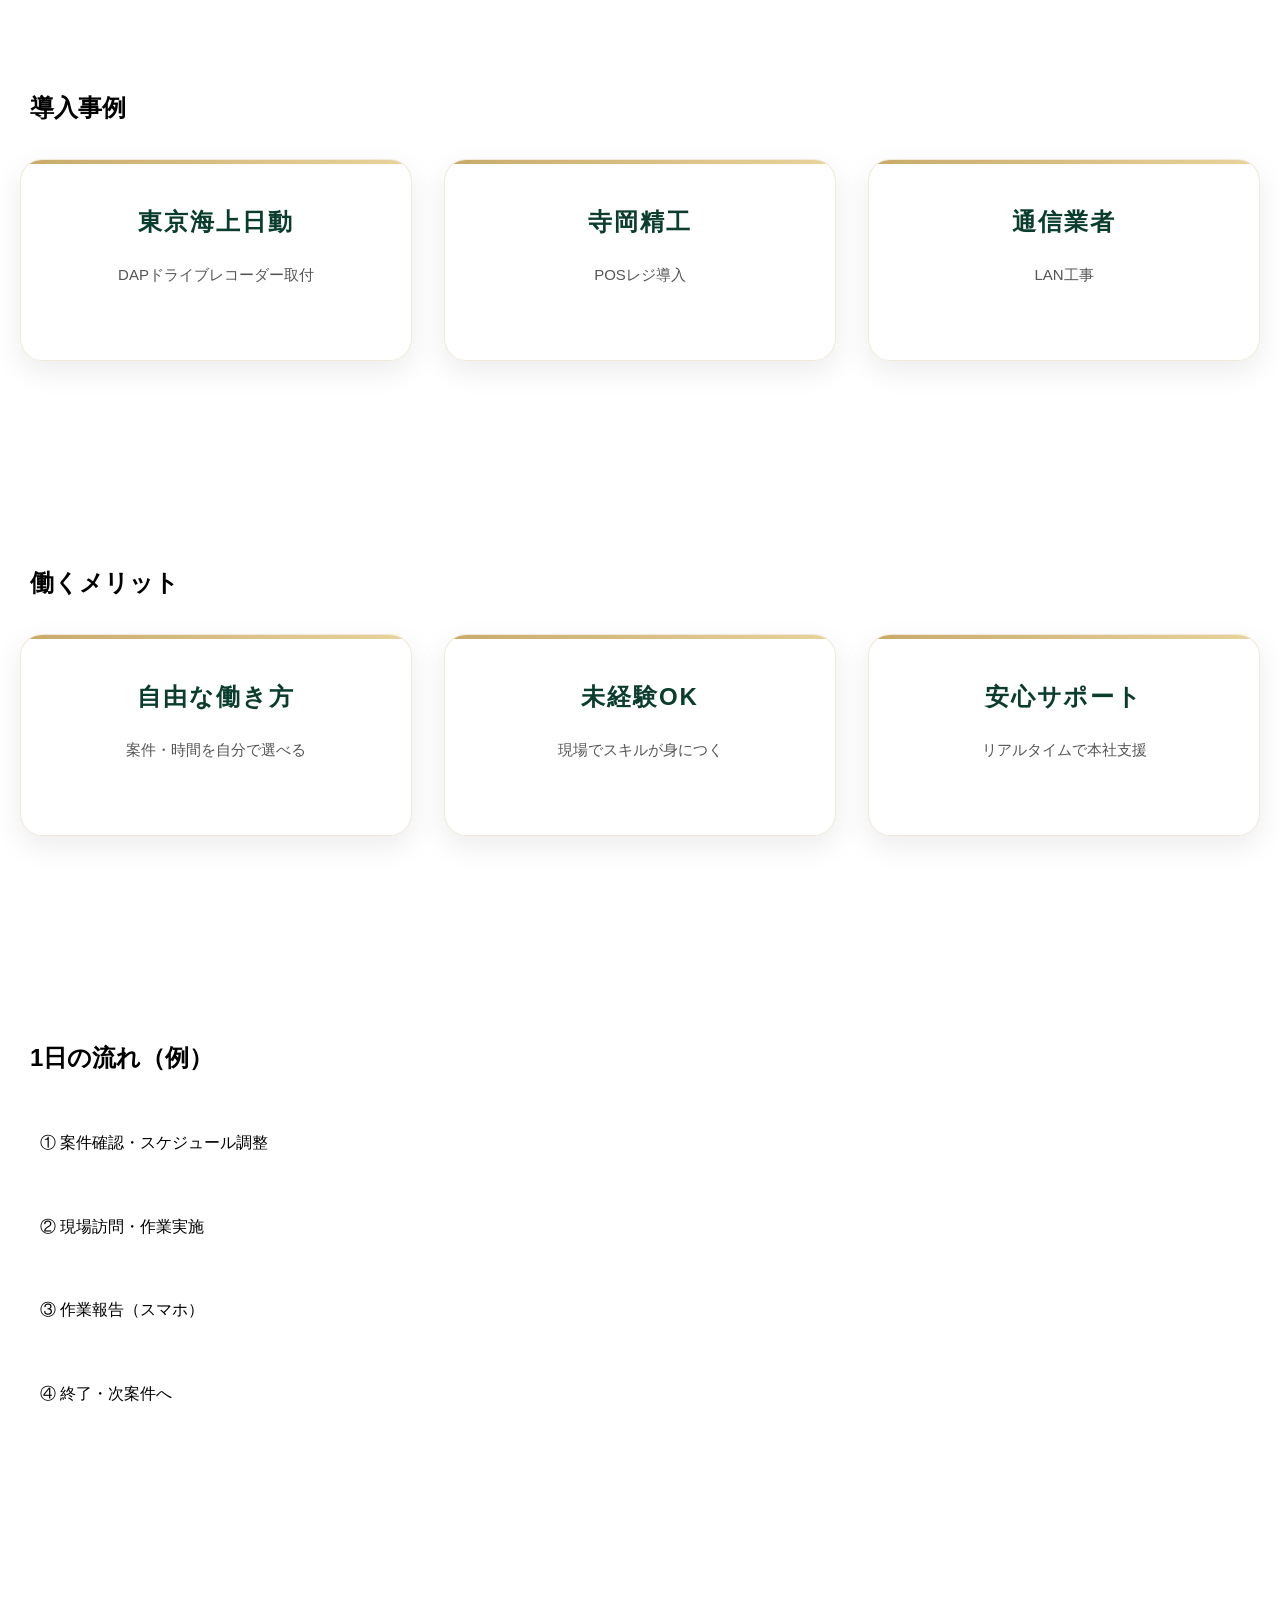
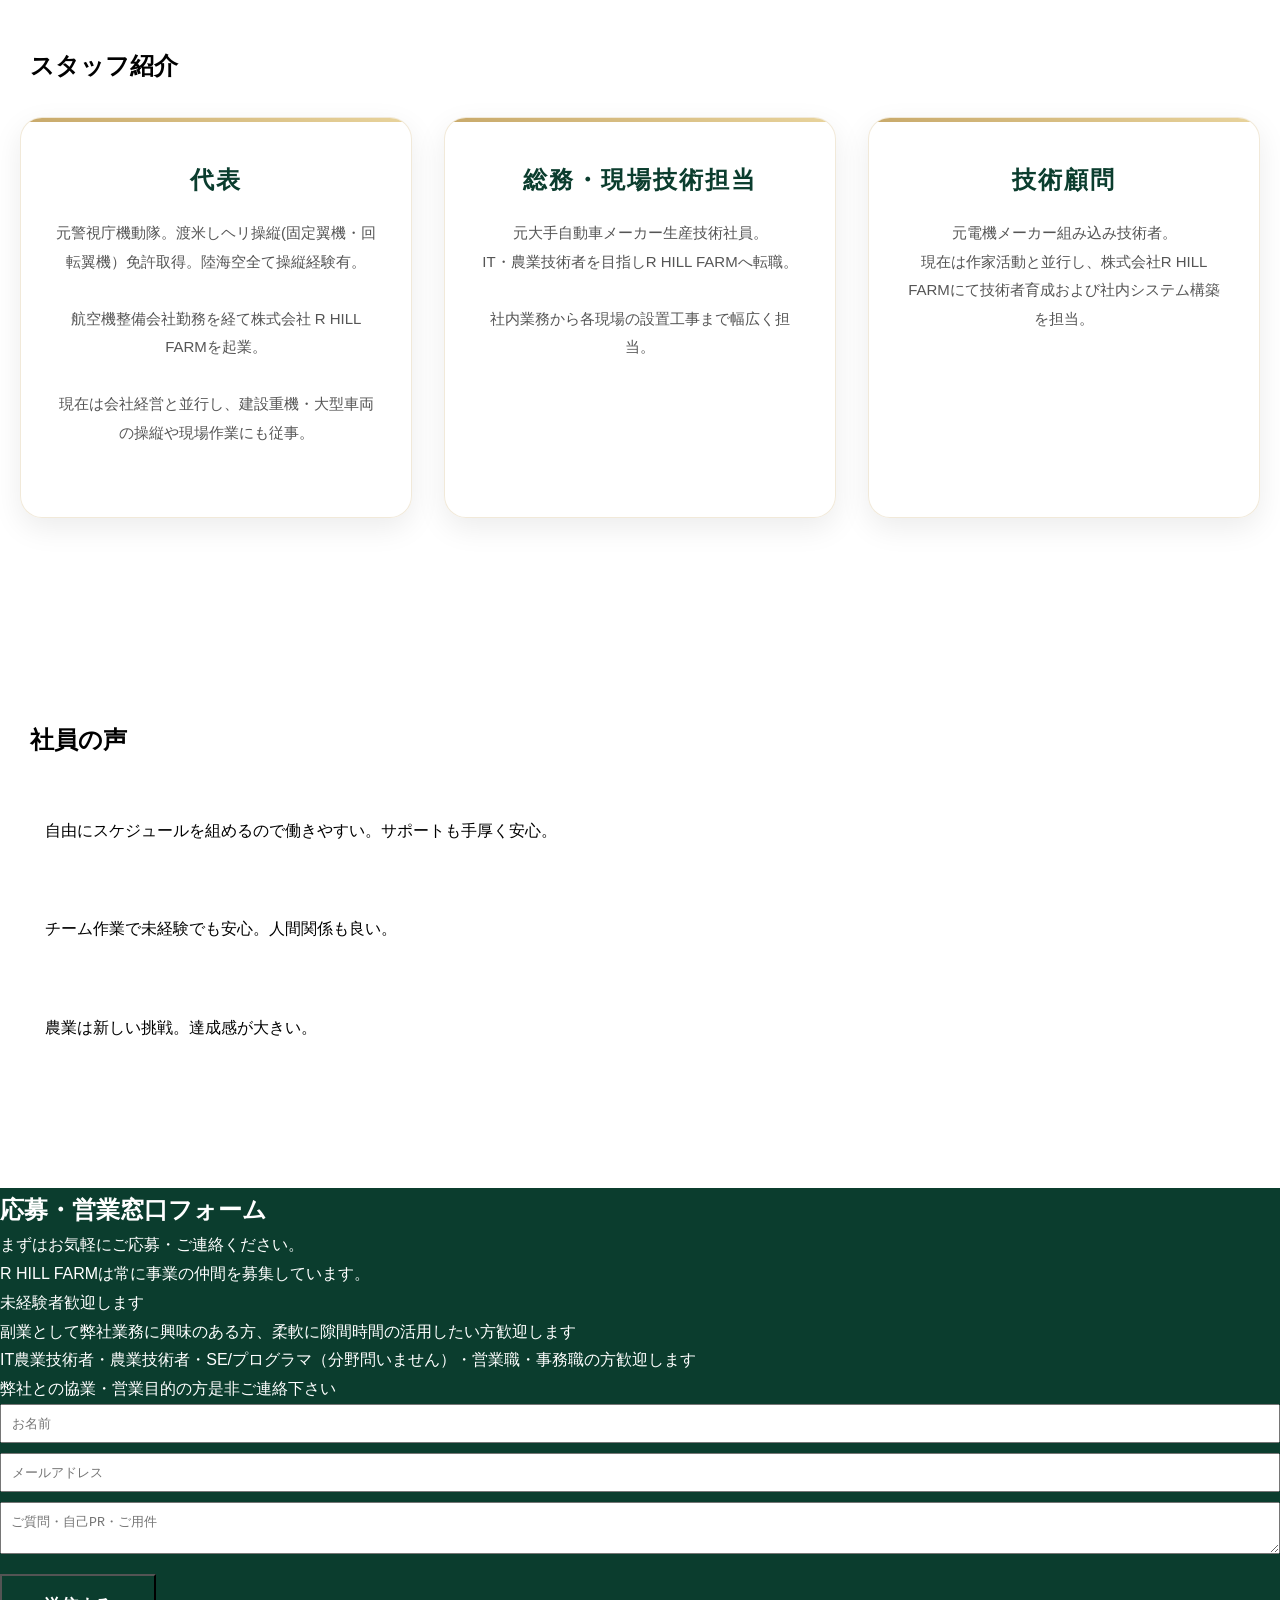
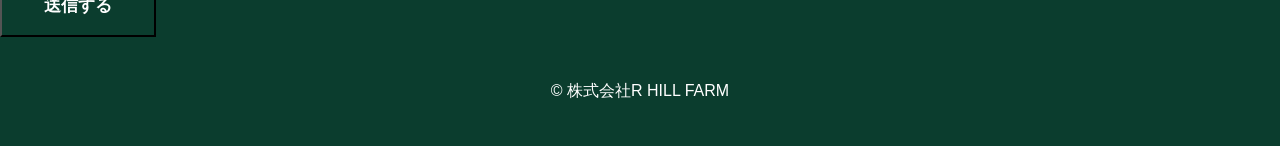
==== commit 3d29927f: "RHILL HP" ====
--- a/index.html
+++ b/index.html
@@ -9,7 +9,7 @@
 
 <meta name="description" content="ITアウトソーシングと農業事業を展開。キッティング・インフラ・現地作業まで対応。エンジニア採用強化中。">
 
-<link rel="stylesheet" href="style.css">
+<link rel="stylesheet" href="css/style.css">
 
 </head>
 
@@ -56,25 +56,41 @@
 
     <div class="hero-overlay"></div>
 
+    <div class="hero-gradient"></div>
+
     <div class="hero-content">
 
-        <img src="img/logo.png" class="logo-img" alt="R HILL FARM">
-
-        <p class="hero-subtitle">
+        <img src="../img/logo.jpg" class="logo-img hero-fade delay-1" alt="R HILL FARM">
+
+        <p class="hero-subtitle hero-fade delay-4">
             IT × Agriculture
         </p>
 
-        <h1 class="hero-title">
+        <h1 class="hero-title hero-fade delay-3">
             R HILL FARM
         </h1>
 
-        <p class="hero-text">
-            技術と農業で、未来をつくる。<br>
+        <p class="hero-catch hero-fade delay-4">
+            Creating the Future<br>
+            with IT &amp; Agriculture
+        </p>
+
+        <p class="hero-text hero-fade delay-5">
             ITアウトソーシングと農業の力で、
             企業と地域の未来を支えます。
         </p>
 
-        <div class="stats">
+        <div class="hero-agri">
+
+            <img
+              src="../img/RHILL-FARM-agri.jpg"
+              alt="R HILL FARM AGRI"
+              class="agri-logo hero-fade delay-2">
+
+        </div>
+
+
+        <div class="stats hero-fade delay-6">
 
             <div class="stat">
                 <div class="stat-num">10,200台</div>
@@ -93,9 +109,9 @@
 
         </div>
 
-        <div class="hero-buttons">
-
-            <a href="#services" class="btn-primary">
+        <div class="hero-buttons hero-fade delay-7">
+
+            <a href="#service" class="btn-primary">
                 サービスを見る
             </a>
 
@@ -107,62 +123,172 @@
 
     </div>
 
+    <div class="scroll-guide">
+
+        <span>SCROLL</span>
+
+        <div class="mouse">
+
+            <div class="wheel"></div>
+
+        </div>
+
+    </div>
+
+</div>
+
+
+
 </section>
 
 <!-- 会社概要 -->
-<section class="section" id="company">
-<h2>会社概要</h2>
-<ul>
-
-<li>会社名：株式会社R HILL FARM（カブシキカイシャ　アールヒルファーム）</li>
-<li>住所　：〒5800032
-　　　　　　大阪府松原市天美東２丁目１３６番地の３（１１０３号）</li>
-<li>設立　：2025年5月23日</li>
-<li>代表　：河部遼（カワベリョウ）</li>
-<li>資本金：100万</li>
-<li>従業員：25名（契約社員含）</li>
-<ul>
-</section>
+<section id="company" class="section-white">
+
+<h2>COMPANY</h2>
+
+<!-- <div class="card"> -->
+<div class="card fade-up delay1">
+
+<div class="card-icon">
+<img src="icons/company.svg" alt="Company" class="parallax-image">
+</div>
+
+<h3>
+株式会社 R HILL FARM
+</h3>
+
+<p>
+ITアウトソーシングと農業事業を通じ、
+企業と地域の未来を支える会社です。
+</p>
+
+<a href="#" class="btn">
+VIEW MORE →
+</a>
+
+</div>
+
+</section>
+
 
 <!-- 営業：サービス -->
-<section class="section" id="service">
-<h2>サービス内容</h2>
-<div class="grid">
-
-<div class="card">
-<h3>ITアウトソーシング</h3>
-<p>キッティング・インフラ構築・現地作業まで一括対応</p>
-<p>サーバープラットホーム、UPS、外部メディアセットアップ・動作確認</p>
-</div>
-
-<div class="card">
-<h3>ネットワーク工事</h3>
-<p>構内LAN・通信設備の設計・施工</p>
-<p>LANケーブル線端加工・配線工事</p>
-<p>L2/L3スイッチセットアッププロトコル疎通確認</p>
-
-</div>
-
-<div class="card">
-<h3>農業事業</h3>
-<p>大阪府南河内郡太子町に1.2haの自社農地で高付加価値農産物を生産</p>
-
-<!--
-
-<p>他の農業法人と協業し「二拠点農業」に取り組む</p>
-    <button onclick="location.href='article.html'" class="btn">
-        二拠点農業記事
-    </button>
--->
-
-</div>
-
-</div>
-</section>
+<!-- SERVICES-->
+<section class="section-light wave-top">
+
+<<h2 class="fade-up">SERVICE</h2>
+
+<div class="card-grid">
+
+<!-- <div class="card"> -->
+<div class="card fade-up delay2">
+
+<div class="card-icon">
+<img src="icons/service.svg" alt="IT Outsourcing">
+</div>
+
+
+<h3>
+IT Outsourcing
+</h3>
+
+
+<p>
+キッティング、PC導入支援、
+ネットワーク構築など企業のIT環境をサポートします。
+</p>
+
+
+<a href="#" class="btn">
+VIEW MORE →
+</a>
+
+
+</div>
+
+
+
+<!-- <div class="card"> -->
+<div class="card fade-up delay3">
+
+
+<div class="card-icon">
+<img src="icons/network.svg" alt="Infrastructure">
+</div>
+
+
+<h3>
+Infrastructure
+</h3>
+
+
+<p>
+サーバー・ネットワーク環境構築、
+現地作業まで幅広く対応します。
+</p>
+
+
+<a href="#" class="btn">
+VIEW MORE →
+</a>
+
+
+</div>
+
+
+</div>
+
+
+</section>
+
+
+
+<!-- WORKS -->
+<section class="section-green wave-top">
+
+
+<h2 class="fade-up">WORKS</h2>
+
+
+<div class="card-grid">
+
+
+<!-- <div class="card"> -->
+<div class="card fade-up delay4">
+
+<div class="card-icon">
+<img src="icons/works.svg" alt="Works">
+</div>
+
+
+<h3>Works</h3>
+
+
+<p>
+キッティング作業、
+IT機器導入、
+ネットワーク関連作業など
+豊富な実績があります。
+</p>
+
+
+<a href="#" class="btn">
+VIEW MORE →
+</a>
+
+
+</div>
+
+
+
+</div>
+
+
+</section>
+
 
 <!-- 信頼 -->
 <section class="section">
-<h2>取引先企業</h2>
+<h2 class="fade-up">取引先企業</h2>
 <ul>
 <li>株式会社寺岡精工</li>
 <li>東京海上日動火災保険株式会社</li>
@@ -175,7 +301,7 @@
 
 <!-- 導入事例 -->
 <section class="section">
-<h2>導入事例</h2>
+<h2 class="fade-up">導入事例</h2>
 <div class="grid">
 
 <div class="card">
@@ -198,7 +324,7 @@
 
 <!-- 採用：メリット -->
 <section class="section">
-<h2>働くメリット</h2>
+<h2 class="fade-up">働くメリット</h2>
 <div class="grid">
 
 <div class="card">
@@ -221,7 +347,7 @@
 
 <!-- 1日の流れ -->
 <section class="section">
-<h2>1日の流れ（例）</h2>
+<h2 class="fade-up">1日の流れ（例）</h2>
 
 <div class="flow-step">① 案件確認・スケジュール調整</div>
 <div class="flow-step">② 現場訪問・作業実施</div>
@@ -232,7 +358,7 @@
 
 <!-- スタッフ紹介 -->
 <section class="section">
-<h2>スタッフ紹介</h2>
+<h2 class="fade-up">スタッフ紹介</h2>
 
 <div class="grid">
 
@@ -267,7 +393,7 @@
 
 <!-- 社員の声 -->
 <section class="section">
-<h2>社員の声</h2>
+<h2 class="fade-up">社員の声</h2>
 
 <div class="voice">
 自由にスケジュールを組めるので働きやすい。サポートも手厚く安心。
@@ -284,9 +410,13 @@
 </section>
 
 <!-- CONTACT -->
-<section class="section" id="contact">
-<h2>応募・営業窓口フォーム</h2>
-<h2>まずはお気軽にご応募・連絡ください。R HILL FARMは常に事業仲間を求めています</h2>
+<section id="contact" class="section-dark">
+<h2 class="fade-up">応募・営業窓口フォーム</h2>
+
+<p class="contact-lead fade-up delay1">
+まずはお気軽にご応募・ご連絡ください。<br>
+R HILL FARMは常に事業の仲間を募集しています。
+</p>
 <p>未経験者歓迎します
 <p>副業として弊社業務に興味のある方、柔軟に隙間時間の活用したい方歓迎します</p>
 <p>IT農業技術者・農業技術者・SE/プログラマ（分野問いません）・営業職・事務職の方歓迎します</p>
--- a/css/style.css
+++ b/css/style.css
@@ -0,0 +1,1880 @@
+//* =====================================================
+   R HILL FARM Official Website Ver2.0
+   style.css
+   Last Update : 2026-08-05
+===================================================== */
+
+:root{
+
+    --main:#0b3d2e;
+    --accent:#c8a96a;
+
+    --white:#ffffff;
+    --black:#222222;
+
+    --gray100:#f7f7f7;
+    --gray200:#ececec;
+    --gray300:#cccccc;
+
+    --shadow:
+        0 10px 30px rgba(0,0,0,.08);
+
+    --radius:15px;
+
+    --transition:.3s ease;
+
+    --container:1200px;
+
+    --bg-dark:#0b3d2e;
+    --bg-light:#f5f7f3;
+    --bg-white:#ffffff;
+    --bg-green-light:#edf4ef;
+
+}
+
+/* =========================
+   RESET
+========================= */
+
+*{
+    margin:0;
+    padding:0;
+    box-sizing:border-box;
+}
+
+img{
+    display:block;
+    max-width:100%;
+    height:auto;
+}
+
+a{
+    text-decoration:none;
+}
+
+ul{
+    list-style:none;
+}
+
+html{
+    scroll-behavior:smooth;
+}
+
+
+html{
+
+    scroll-behavior:smooth;
+
+}
+
+img{
+
+    max-width:100%;
+
+    height:auto;
+
+    display:block;
+
+}
+
+a{
+
+    text-decoration:none;
+
+}
+
+ul{
+
+    margin:0;
+
+    padding:0;
+
+}
+
+li{
+
+    list-style:none;
+
+}
+
+
+
+body{
+
+    font-family:
+        -apple-system,
+        BlinkMacSystemFont,
+        "Segoe UI",
+        sans-serif;
+
+    background:var(--gray100);
+
+    color:var(--black);
+
+    line-height:1.8;
+
+}
+
+/* ==========================
+   HEADER
+========================== */
+
+header{
+
+    position:fixed;
+
+    top:0;
+
+    left:0;
+
+    width:100%;
+
+    z-index:1000;
+
+    background:transparent;
+
+    transition:
+        background .4s ease,
+        box-shadow .4s ease,
+        padding .4s ease;
+
+    padding:18px 0;
+
+}
+
+
+header nav a{
+
+    color:white;
+
+    transition:.3s;
+
+}
+
+
+nav.active{
+
+    background:#0b3d2e;
+
+}
+
+
+.header-inner{
+
+    max-width:1200px;
+
+    margin:0 auto;
+
+    padding:0 30px;
+
+    display:flex;
+
+    justify-content:space-between;
+
+    align-items:center;
+
+}
+
+.hero-sublogo{
+    margin-top:40px;
+}
+
+.hero-sublogo img{
+    width:180px;
+    max-width:60%;
+    opacity:.95;
+}
+
+.logo{
+
+    color:#fff;
+
+    text-decoration:none;
+
+    font-size:30px;
+
+    font-weight:700;
+
+    letter-spacing:2px;
+
+    transition:.3s;
+
+}
+
+nav ul{
+
+    display:flex;
+
+    gap:42px;
+
+    align-items:center;
+
+    list-style:none;
+
+    margin:0;
+
+    padding:0;
+
+}
+
+nav a{
+
+    position:relative;
+
+    color:#fff;
+
+    text-decoration:none;
+
+    font-weight:600;
+
+    letter-spacing:.5px;
+
+    padding:8px 0;
+
+    transition:color .3s ease;
+
+}
+
+nav a:hover{
+
+    color:#c8a96a;
+
+}
+
+nav a::after{
+
+    content:"";
+
+    position:absolute;
+
+    left:0;
+
+    bottom:-6px;
+
+    width:0;
+
+    height:2px;
+
+    background:#c8a96a;
+
+    transition:width .3s ease;
+
+}
+
+nav a:hover::after{
+
+    width:100%;
+
+}
+
+nav a.active::after{
+
+    width:100%;
+
+}
+
+.container{
+
+    width:min(1200px,90%);
+
+    margin:auto;
+
+}
+
+/* ==========================
+   Hero
+========================== */
+.hero{
+
+    position:relative;
+
+    min-height:95vh;
+
+    display:flex;
+
+    justify-content:center;
+
+    align-items:center;
+
+    overflow:hidden;
+    
+    background-color:#0b3d2e;
+
+}
+
+
+.hero::before{
+
+    content:"";
+
+    position:absolute;
+
+    inset:0;
+
+    background:url("../img/hero.jpg") center center/cover no-repeat;
+    background-size:cover;
+    background-position:center;
+    background-repeat:no-repeat;
+
+    transform:scale(1);
+
+    animation:heroZoom 18s ease-in-out infinite alternate;animation:heroZoom 20s ease-in-out infinite alternate;
+    z-index:0;
+
+}
+
+.hero::before{
+    z-index:0;
+}
+
+.hero-gradient{
+    z-index:1;
+}
+
+.hero-overlay{
+    z-index:2;
+}
+
+.hero-content{
+    position:relative;
+    z-index:3;
+}
+
+.scroll-guide{
+    z-index:4;
+}
+
+.hero > *{
+
+    position:relative;
+
+    z-index:2;
+
+}
+
+
+.hero::after{
+
+    content: "";
+    position: absolute;
+    inset: 0;
+
+    background: rgba(0,0,0,.45);
+
+    z-index: 1;
+
+}
+
+.hero-content{
+
+    position:relative;
+
+    z-index:2;
+
+    text-align:center;
+
+    max-width:1000px;
+
+    margin:auto;
+
+    padding:170px 20px 100px;
+
+}
+
+
+.hero-title{
+
+    font-size:72px;
+
+    letter-spacing:2px;
+
+    line-height:1.1;
+
+    color:white;
+
+    margin:20px 0;
+
+    font-weight:700;
+
+}
+
+.hero-catch{
+
+    margin:25px 0;
+
+    font-size:34px;
+
+    font-weight:300;
+
+    line-height:1.4;
+
+    color:#fff;
+
+    letter-spacing:1px;
+
+}
+
+.hero-subtitle{
+
+    color:#c8a96a;
+
+    letter-spacing:4px;
+
+    font-size:18px;
+
+    font-weight:600;
+
+    text-transform:uppercase;
+
+    margin-top:20px;
+
+}
+
+
+.hero-text{
+
+    color:white;
+
+    font-size:20px;
+
+    max-width:760px;
+
+    margin:40px auto 60p;
+
+    line-height:1.8;
+
+}
+
+
+.hero-buttons{
+
+    display:flex;
+
+    justify-content:center;
+
+    gap:20px;
+
+    flex-wrap:wrap;
+
+    margin-top:60px;
+
+}
+
+
+/* ==========================================
+   Hero Fade In Animation
+========================================== */
+
+.hero-fade{
+
+    opacity:0;
+
+    transform:translateY(40px);
+
+    animation:heroFadeUp .9s ease forwards;
+
+}
+
+.delay-1{
+    animation-delay:.2s;
+}
+
+.delay-2{
+    animation-delay:.5s;
+}
+
+.delay-3{
+    animation-delay:.8s;
+}
+
+.delay-4{
+    animation-delay:1.1s;
+}
+
+.delay-5{
+    animation-delay:1.4s;
+}
+
+.delay-6{
+    animation-delay:1.7s;
+}
+
+.delay-7{
+    animation-delay:2.0s;
+}
+
+@keyframes heroFadeUp{
+
+    from{
+
+        opacity:0;
+
+        transform:translateY(40px);
+
+    }
+
+    to{
+
+        opacity:1;
+
+        transform:translateY(0);
+
+    }
+
+}
+
+@keyframes mouseScroll{
+
+    0%{
+
+        opacity:0;
+
+        transform:translate(-50%,0);
+
+    }
+
+    25%{
+
+        opacity:1;
+
+    }
+
+    100%{
+
+        opacity:0;
+
+        transform:translate(-50%,16px);
+
+    }
+
+}
+
+@keyframes gradientMove{
+
+    from{
+
+        transform:translate(-2%, -1%) scale(1);
+
+    }
+
+    to{
+
+        transform:translate(2%, 2%) scale(1.08);
+
+    }
+
+}
+
+
+/* ==========================
+   Hero Agriculture Logo
+========================== */
+
+.hero-agri{
+
+    position:absolute;
+
+    top:90px;
+
+    left:-150px;
+
+    z-index:5;
+
+}
+
+.agri-logo{
+
+    width:130px;
+
+    display:block;
+
+}
+
+.logo-img{
+
+    width:520px;
+
+    max-width:90%;
+
+    margin:0 auto 25px;
+
+    display:block;
+
+}
+
+.catch{
+
+font-size:48px;
+
+font-weight:700;
+
+line-height:1.3;
+
+margin:25px 0 15px;
+
+}
+
+.subcatch{
+
+font-size:22px;
+
+line-height:1.8;
+
+color:#eee;
+
+max-width:900px;
+
+margin:0 auto 40px;
+
+}
+
+/* 数字 */
+.stats{
+
+    display:flex;
+
+    justify-content:center;
+
+    gap:30px;
+
+    flex-wrap:wrap;
+
+    margin:80px 0 60px;
+
+}
+
+.stat{
+
+    background:rgba(255,255,255,.12);
+
+    backdrop-filter:blur(10px);
+
+    border:1px solid rgba(255,255,255,.15);
+
+    border-radius:var(--radius);
+
+    padding:35px 25px;
+
+    width:220px;
+
+    transition:.3s;
+
+    border-top:3px solid var(--accent);
+
+}
+
+.stat:hover{
+
+    transform:translateY(-8px);
+
+    background:rgba(255,255,255,.18);
+
+}
+
+.stat-num{
+  font-size:32px;
+  font-weight:700;
+  color:#fff;
+}
+
+.btn{
+
+    display:inline-block;
+
+    padding:18px 42px;
+
+    background:var(--accent);
+
+    border-radius:var(--radius);
+
+    color:white;
+
+    text-decoration:none;
+
+    font-size:17px;
+
+    font-weight:600;
+
+    transition:.3s;
+
+}
+
+.btn:hover{
+
+    transform:translateY(-3px);
+
+    background:#b8954d;
+
+}
+
+/* SECTION */
+.section{
+
+    padding:100px 20px;
+
+}
+
+.section-inner{
+
+    width:min(1100px,90%);
+
+    margin:auto;
+
+}
+
+.section h2{
+    border-left:5px solid var(--main);
+    padding-left:10px;
+    margin-bottom:30px;
+}
+
+.section-title{
+
+    text-align:center;
+
+    margin-bottom:60px;
+
+}
+
+.section-title span{
+
+    color:var(--accent);
+
+    letter-spacing:4px;
+
+    font-size:15px;
+
+    font-weight:700;
+
+}
+
+.section-title h2{
+
+    font-size:42px;
+
+    margin:15px 0;
+
+    border:none;
+
+    padding:0;
+
+}
+
+.section-title p{
+
+    color:#666;
+
+    font-size:18px;
+
+    max-width:700px;
+
+    margin:auto;
+
+    line-height:1.8;
+
+}
+
+
+/* COMPANY */
+
+.company-table th{
+
+    width:220px;
+
+    background:#0b3d2e;
+
+    color:white;
+
+    padding:22px;
+
+    text-align:left;
+
+}
+
+.company-table td{
+
+    padding:22px;
+
+    border-bottom:1px solid #eee;
+
+}
+
+.company-table tr:last-child td{
+
+    border-bottom:none;
+
+}
+
+
+/* GRID */
+.grid{
+
+    display:grid;
+
+    grid-template-columns:
+        repeat(auto-fit,minmax(280px,1fr));
+
+    gap:32px;
+
+    align-items:stretch;
+
+}
+
+/* ==========================
+   Ver3.0 Card Design
+========================== */
+
+.card{
+
+    position:relative;
+
+    display:flex;
+    flex-direction:column;
+
+    align-items:center;
+    text-align:center;
+
+    padding:40px 32px;
+
+    border-radius:22px;
+
+    background:
+    linear-gradient(
+        145deg,
+        rgba(255,255,255,.12),
+        rgba(255,255,255,.05)
+    );
+
+    background:
+        rgba(255,255,255,.92);
+
+    border:1px solid rgba(200,169,106,.25);
+
+    backdrop-filter:blur(12px);
+
+    -webkit-backdrop-filter:blur(12px);
+
+    box-shadow:
+        0 10px 30px rgba(0,0,0,.08);
+
+    transition:
+        transform .35s ease,
+        box-shadow .35s ease,
+        border-color .35s ease;
+
+    overflow:hidden;
+
+    height:100%;
+}
+
+.card:hover{
+
+    transform:
+    translateY(-10px)
+    scale(1.02);
+
+    border-color:rgba(200,169,106,.65);
+
+    box-shadow:
+
+        0 20px 45px rgba(0,0,0,.25);
+
+    box-shadow:
+
+        0 28px 60px rgba(0,0,0,.28);
+
+}
+
+.card h3{
+
+    font-size:24px;
+
+    font-weight:700;
+
+    letter-spacing:.08em;
+
+    color:#0b3d2e;
+
+    margin-bottom:18px;
+
+}
+
+
+.card p{
+
+    color:#555;
+
+    line-height:1.9;
+
+    font-size:15px;
+
+    margin-bottom:30px;
+
+}
+
+.card img{
+
+    width:72px;
+
+    height:72px;
+
+    margin-bottom:24px;
+
+    transition:.35s;
+}
+
+.card:hover img{
+
+    transform:scale(1.08);
+}
+
+
+.card .btn{
+
+    display:inline-flex;
+
+    align-items:center;
+
+    justify-content:center;
+
+    min-width:170px;
+
+    padding:14px 26px;
+
+    border-radius:999px;
+
+    background:#c8a96a;
+
+    color:#fff;
+
+    font-weight:600;
+
+    text-decoration:none;
+
+    transition:.3s;
+
+}
+
+.card .btn:hover{
+
+    background:#d8b97a;
+
+    transform:translateY(-2px);
+
+    box-shadow:0 10px 25px rgba(0,0,0,.25);
+
+}
+
+
+.card::before{
+
+    content:"";
+
+    position:absolute;
+
+    top:0;
+
+    left:0;
+
+    width:100%;
+
+    height:4px;
+
+    background:linear-gradient(
+        90deg,
+        #c8a96a,
+        #e8d39c
+    );
+
+}
+
+
+
+/* SERVICE */
+
+.service-card{
+
+    position:relative;
+
+    overflow:hidden;
+
+    transition:.35s ease;
+
+}
+
+.service-card:hover{
+
+    transform:
+    translateY(-10px)
+    scale(1.02);
+}
+
+.service-icon{
+
+    font-size:52px;
+
+    margin-bottom:20px;
+
+}
+
+.service-card h3{
+
+    margin-bottom:15px;
+
+    color:var(--main);
+
+}
+
+.service-list{
+
+    margin-top:25px;
+
+}
+
+.service-list li{
+
+    padding:10px 0;
+
+    border-bottom:1px solid #ececec;
+
+}
+
+.service-list li:last-child{
+
+    border-bottom:none;
+
+}
+
+.service-card::before{
+
+    content:"";
+
+    position:absolute;
+
+    left:0;
+
+    top:0;
+
+    width:100%;
+
+    height:5px;
+
+    background:var(--accent);
+
+}
+
+.service-card:hover{
+
+    box-shadow:
+
+        0 20px 50px rgba(0,0,0,.15);
+
+}
+
+
+
+/* VOICE */
+.voice{
+  background:var(--white);
+  padding:25px;
+  border-radius:var(--radius);
+  margin-bottom:20px;
+  box-shadow:var(--shadow);
+}
+
+/* FLOW */
+.flow-step{
+  background:var(--white);
+  padding:20px;
+  border-radius:var(--radius);
+  margin-bottom:15px;
+  box-shadow:var(--shadow);
+}
+
+/* CTA */
+.cta{
+  background:#06281d;
+  color:#fff;
+  text-align:center;
+  padding:80px 20px;
+}
+
+footer{
+  text-align:center;
+  padding:40px;
+  background:#06281d;
+  color:#fff;
+}
+
+
+/* CONTACT FORM */
+.contact-form{
+  max-width:600px;
+  margin:0 auto;
+  display:flex;
+  flex-direction:column;
+  gap:15px;
+}
+
+.contact-form input,
+.contact-form textarea{
+  width:100%;
+  padding:14px;
+  border-radius:var(--radius);
+  border:1px solid #ccc;
+  font-size:16px;
+}
+
+/* 高さ調整 */
+.contact-form input{
+  height:50px;
+}
+
+.contact-form textarea{
+  height:180px;
+  resize:vertical;
+}
+
+/* ボタン最下部＆中央 */
+.submit-btn{
+  margin-top:10px;
+  align-self:center;
+}
+
+/* CSS */
+.album-button {
+    text-align: center;
+    margin: 40px 0;
+}
+
+.album-button a {
+    display: inline-block;
+    padding: 15px 40px;
+    background: #333;
+    color: white;
+    text-decoration: none;
+    border-radius:var(--radius);
+    font-size: 18px;
+    transition: 0.3s;
+}
+
+.album-button a:hover {
+    background: #555;
+    transform: scale(1.05);
+}
+
+/* ==========================================
+   Button　primary　secondary
+========================================== */
+.btn-primary{
+
+    display:inline-block;
+
+    padding:20px 50px;
+
+    background:#c8a96a;
+
+    color:#fff;
+
+    border-radius:var(--radius);
+
+    text-decoration:none;
+
+    font-size:18px;
+
+    font-weight:600;
+
+    letter-spacing:0.5px;
+
+    box-shadow:var(--shadow);
+
+}
+
+
+.btn-secondary{
+
+    display:inline-block;
+
+    padding:20px 50px;
+
+    border:1px solid rgba(255,255,255,.12);
+
+    color:#fff;
+
+    background:rgba(255,255,255,.08);
+
+    backdrop-filter:blur(8px);
+
+    border-radius:var(--radius);
+
+    text-decoration:none;
+
+    font-size:18px;
+
+    font-weight:600;
+
+    letter-spacing:0.5px;
+
+    /* 3D Glass Effect */
+    box-shadow:
+        0 8px 20px rgba(0,0,0,.28),
+        inset 0 1px 0 rgba(255,255,255,.25);
+    
+    text-shadow:
+        0 1px 3px rgba(0,0,0,.45);
+
+
+}
+
+
+.btn-primary,
+.btn-secondary{
+
+    position:relative;
+
+    overflow:hidden;
+
+    transition:
+        transform .3s ease,
+        box-shadow .3s ease;
+
+}
+
+/* ==========================================
+   Button Shine Effect
+========================================== */
+
+.btn-primary::before,
+.btn-secondary::before{
+
+    content:"";
+
+    position:absolute;
+
+    top:0;
+
+    left:-120%;
+
+    width:70%;
+
+    height:100%;
+
+    background:linear-gradient(
+        120deg,
+        transparent,
+        rgba(255,255,255,.45),
+        transparent
+    );
+
+    transform:skewX(-20deg);
+
+    transition:left .7s ease;
+
+}
+
+
+.btn-primary:hover{
+
+    transform:translateY(-3px);
+
+    box-shadow:
+        0 14px 30px rgba(0,0,0,.30);
+
+}
+
+.btn-secondary:hover{
+
+    transform:translateY(-3px);
+
+    background:rgba(255,255,255,.14);
+
+    box-shadow:
+        0 14px 30px rgba(0,0,0,.32),
+        inset 0 1px 0 rgba(255,255,255,.35);
+
+}
+
+.btn-primary:hover::before,
+.btn-secondary:hover::before{
+
+    left:140%;
+
+}
+
+
+.hero-overlay{
+
+    position:absolute;
+
+    inset:0;
+
+    background:
+    linear-gradient(
+        rgba(0,0,0,.60),
+        rgba(0,0,0,.35)
+    );
+
+    z-index:1;
+
+}
+
+/* ==========================
+   Hero Gradient Animation
+========================== */
+
+.hero-gradient{
+
+    position:absolute;
+
+    inset:0;
+
+    background:
+        radial-gradient(circle at 20% 20%,
+        rgba(200,169,106,.18),
+        transparent 45%),
+
+        radial-gradient(circle at 80% 70%,
+        rgba(11,61,46,.28),
+        transparent 55%);
+
+    animation:gradientMove 18s ease-in-out infinite alternate;
+
+    z-index:1;
+
+    pointer-events:none;
+
+}
+
+
+header.scrolled{
+
+    background:rgba(11,61,46,.88);
+
+    backdrop-filter:blur(18px);
+
+    border-bottom:1px solid rgba(255,255,255,.08);
+
+}
+
+header.scrolled .logo{
+
+    color:#fff;
+
+}
+
+header.scrolled nav a{
+
+    color:#fff;
+
+}
+
+
+
+footer{
+
+    background:#0b3d2e;
+
+    color:#fff;
+
+}
+
+/* ==========================
+   Card Icon
+========================== */
+
+.card-icon{
+    width:72px;
+    height:72px;
+
+    margin:0 auto 20px;
+
+    display:flex;
+    justify-content:center;
+    align-items:center;
+}
+
+.card-icon img{
+
+    width:64px;
+    height:64px;
+
+    display:block;
+
+    color:#c8a96a;
+}
+
+
+/* ==========================
+   Scroll Animation Ver3.0
+========================== */
+
+.fade-up{
+    opacity:0;
+    transform:translateY(60px);
+    transition:
+        opacity .8s ease,
+        transform .8s ease;
+}
+
+.fade-up.show{
+    opacity:1;
+    transform:translateY(0);
+}
+
+/* 少しずつ時間差 */
+
+.delay1{
+    transition-delay:.1s;
+}
+
+.delay2{
+    transition-delay:.2s;
+}
+
+.delay3{
+    transition-delay:.3s;
+}
+
+.delay4{
+    transition-delay:.4s;
+}
+
+
+/* ====================================================================================================
+   スマホ対応
+==================================================================================================== */
+
+@media (max-width:768px){
+
+    .hero{
+        background-attachment:scroll;
+
+        .agri-logo{
+
+            width:140px;
+        }
+    }
+
+    .hero-title{
+        font-size:46px;
+    }
+
+    .hero-text{
+        font-size:18px;
+    }
+
+    .hero-buttons{
+        flex-direction:column;
+        align-items:center;
+    }
+
+    .btn-primary,
+    .btn-secondary{
+        width:280px;
+        text-align:center;
+    }
+
+    .header-inner{
+        flex-direction:column;
+        gap:15px;
+    }
+
+    nav ul{
+        flex-wrap:wrap;
+        justify-content:center;
+        gap:15px;
+    }
+
+    .hero-agri{
+
+        position:absolute;
+
+        top:40px;
+
+        left:40px;
+
+        z-index:5;
+
+    }
+
+    .agri-logo{
+
+        width:130px;
+
+        display:block;
+
+    }
+
+    .agri-logo:hover{
+
+        transform:scale(1.05);
+
+    }
+
+    .card{
+
+    padding:28px 22px;
+
+    }
+
+    .card h3{
+
+        font-size:20px;
+
+    }
+
+    .card p{
+
+        font-size:14px;
+
+    }
+
+    .card img{
+
+        width:60px;
+
+        height:60px;
+
+    }
+
+    .logo-img{
+
+        width:320px;
+
+        max-width:85%;
+
+    }
+
+        .scroll-guide{
+
+        bottom:18px;
+
+        font-size:.65rem;
+
+    }
+
+    /* ==========================================
+    Premium Scroll Guide
+    ========================================== */
+
+    .scroll-guide{
+
+        position:absolute;
+
+        left:50%;
+
+        bottom:28px;
+
+        transform:translateX(-50%);
+
+        display:flex;
+
+        flex-direction:column;
+
+        align-items:center;
+
+        z-index:20;
+
+        color:#fff;
+
+        font-size:.72rem;
+
+        letter-spacing:4px;
+
+        opacity:.85;
+
+    }
+
+    .mouse{
+
+        margin-top:12px;
+
+        width:28px;
+
+        height:46px;
+
+        border:2px solid rgba(255,255,255,.8);
+
+        border-radius:20px;
+
+        position:relative;
+
+    }
+
+    .wheel{
+
+        position:absolute;
+
+        left:50%;
+
+        top:8px;
+
+        width:4px;
+
+        height:8px;
+
+        background:#c8a96a;
+
+        border-radius:50px;
+
+        transform:translateX(-50%);
+
+        animation:mouseScroll 2s infinite;
+
+    }
+
+    
+    .scroll-guide{
+
+        bottom:18px;
+
+        font-size:.65rem;
+
+    }
+
+    .mouse{
+
+        width:24px;
+
+        height:40px;
+
+    }
+
+    .grid{flex-direction:column}
+
+    .hero-catch{
+
+        font-size:24px;
+
+    }
+
+    .company-table th,
+    .company-table td{
+
+        display:block;
+
+        width:100%;
+
+    }
+
+    .company-table th{
+
+        padding-bottom:10px;
+
+    }
+
+    .company-table td{
+
+        padding-top:0;
+
+        margin-bottom:20px;
+
+    }
+
+    .parallax-image{
+
+        transform:none !important;
+
+    }
+
+}
+/* ==========================　スマホ　========================== */
+
+/* ==========================
+   Button Animation
+========================== */
+
+.card .btn{
+    transition:
+        transform .3s ease,
+        box-shadow .3s ease,
+        background .3s ease;
+}
+
+.card:hover .btn{
+
+    transform:translateY(-3px);
+
+    box-shadow:0 8px 24px rgba(0,0,0,.18);
+
+}
+
+/* =========================
+   Phase3 Section Background
+========================= */
+
+.section-light {
+
+    background:
+    linear-gradient(
+        180deg,
+        #f5f7f3 0%,
+        #ffffff 100%
+    );
+
+}
+
+
+.section-white {
+
+    background:#ffffff;
+
+}
+
+
+.section-green {
+
+    background:
+
+    linear-gradient(
+        180deg,
+        #edf4ef 0%,
+        #ffffff 100%
+    );
+
+}
+
+
+.section-dark {
+
+    background:#0b3d2e;
+    color:white;
+
+}
+
+/* ==========================
+   Phase3 Scroll Animation
+========================== */
+
+
+.fade-left{
+
+    opacity:0;
+
+    transform:translateX(-50px);
+
+    transition:
+    opacity .8s ease,
+    transform .8s ease;
+
+}
+
+
+.fade-left.show{
+
+    opacity:1;
+
+    transform:translateX(0);
+
+}
+
+
+
+.fade-right{
+
+    opacity:0;
+
+    transform:translateX(50px);
+
+    transition:
+    opacity .8s ease,
+    transform .8s ease;
+
+}
+
+
+.fade-right.show{
+
+    opacity:1;
+
+    transform:translateX(0);
+
+}
+
+
+@keyframes heroZoom{
+
+    from{
+
+        transform:scale(1);
+
+    }
+
+    to{
+
+        transform:scale(1.10);
+
+    }
+
+}
+
+
+/* ==========================
+   Phase3-4-③
+   Section Wave Divider
+========================== */
+
+.section-light,
+.section-green,
+.section-dark{
+
+    position:relative;
+
+}
+
+
+/* ==========================
+   Wave Top
+========================== */
+
+.section-light.wave-top::before,
+.section-green.wave-top::before,
+.section-dark.wave-top::before{
+
+    content:"";
+
+    position:absolute;
+
+    top:-70px;
+    left:0;
+
+    width:100%;
+    height:100px;
+
+    background:inherit;
+
+    border-radius:50% 50% 0 0 / 100% 100% 0 0;
+
+    z-index:0;
+
+}
+
+
+/* ==========================
+   Content Layer
+========================== */
+
+.section-light.wave-top > *,
+.section-green.wave-top > *,
+.section-dark.wave-top > *{
+
+    position:relative;
+
+    z-index:1;
+
+}
+
+/* ==========================
+   Phase3-4-④
+   Parallax-like Effect
+========================== */
+
+.parallax-image{
+
+    transform:translateY(0);
+
+    transition:transform .15s linear;
+
+    will-change:transform;
+
+}
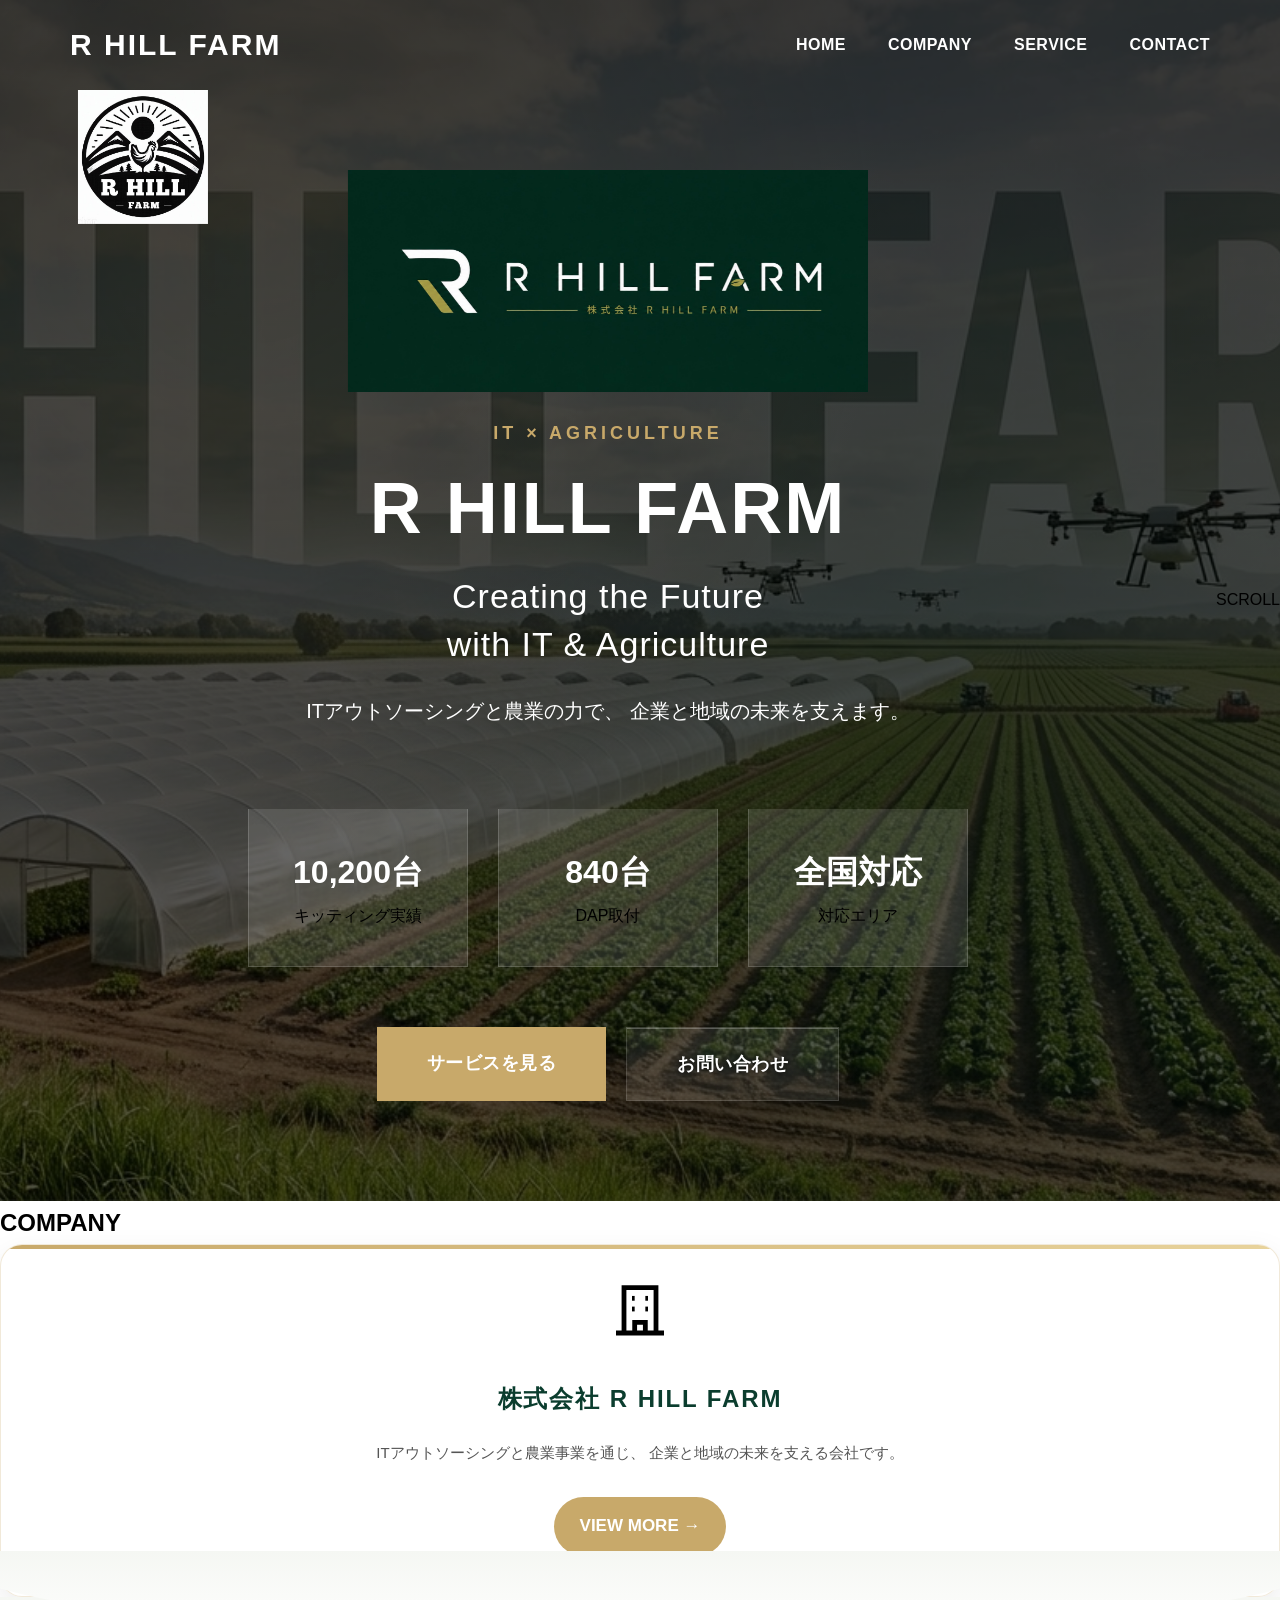
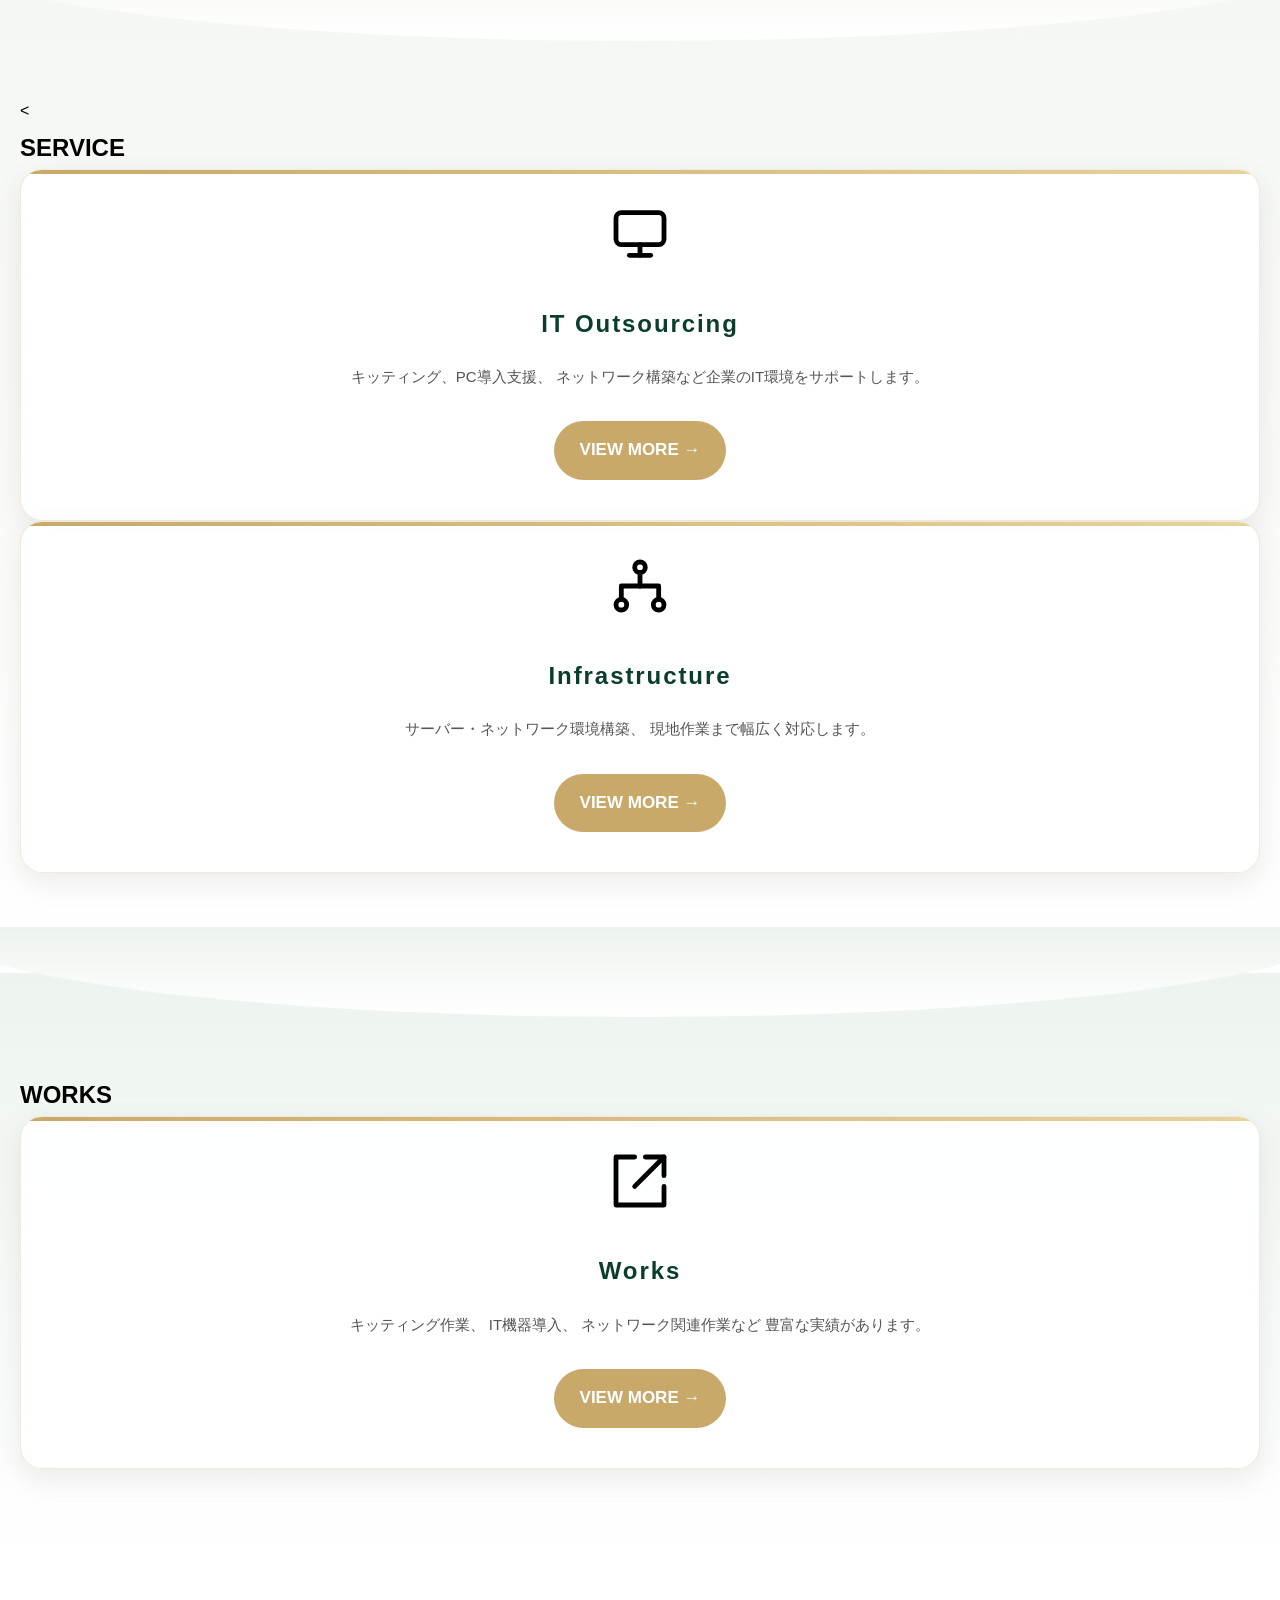
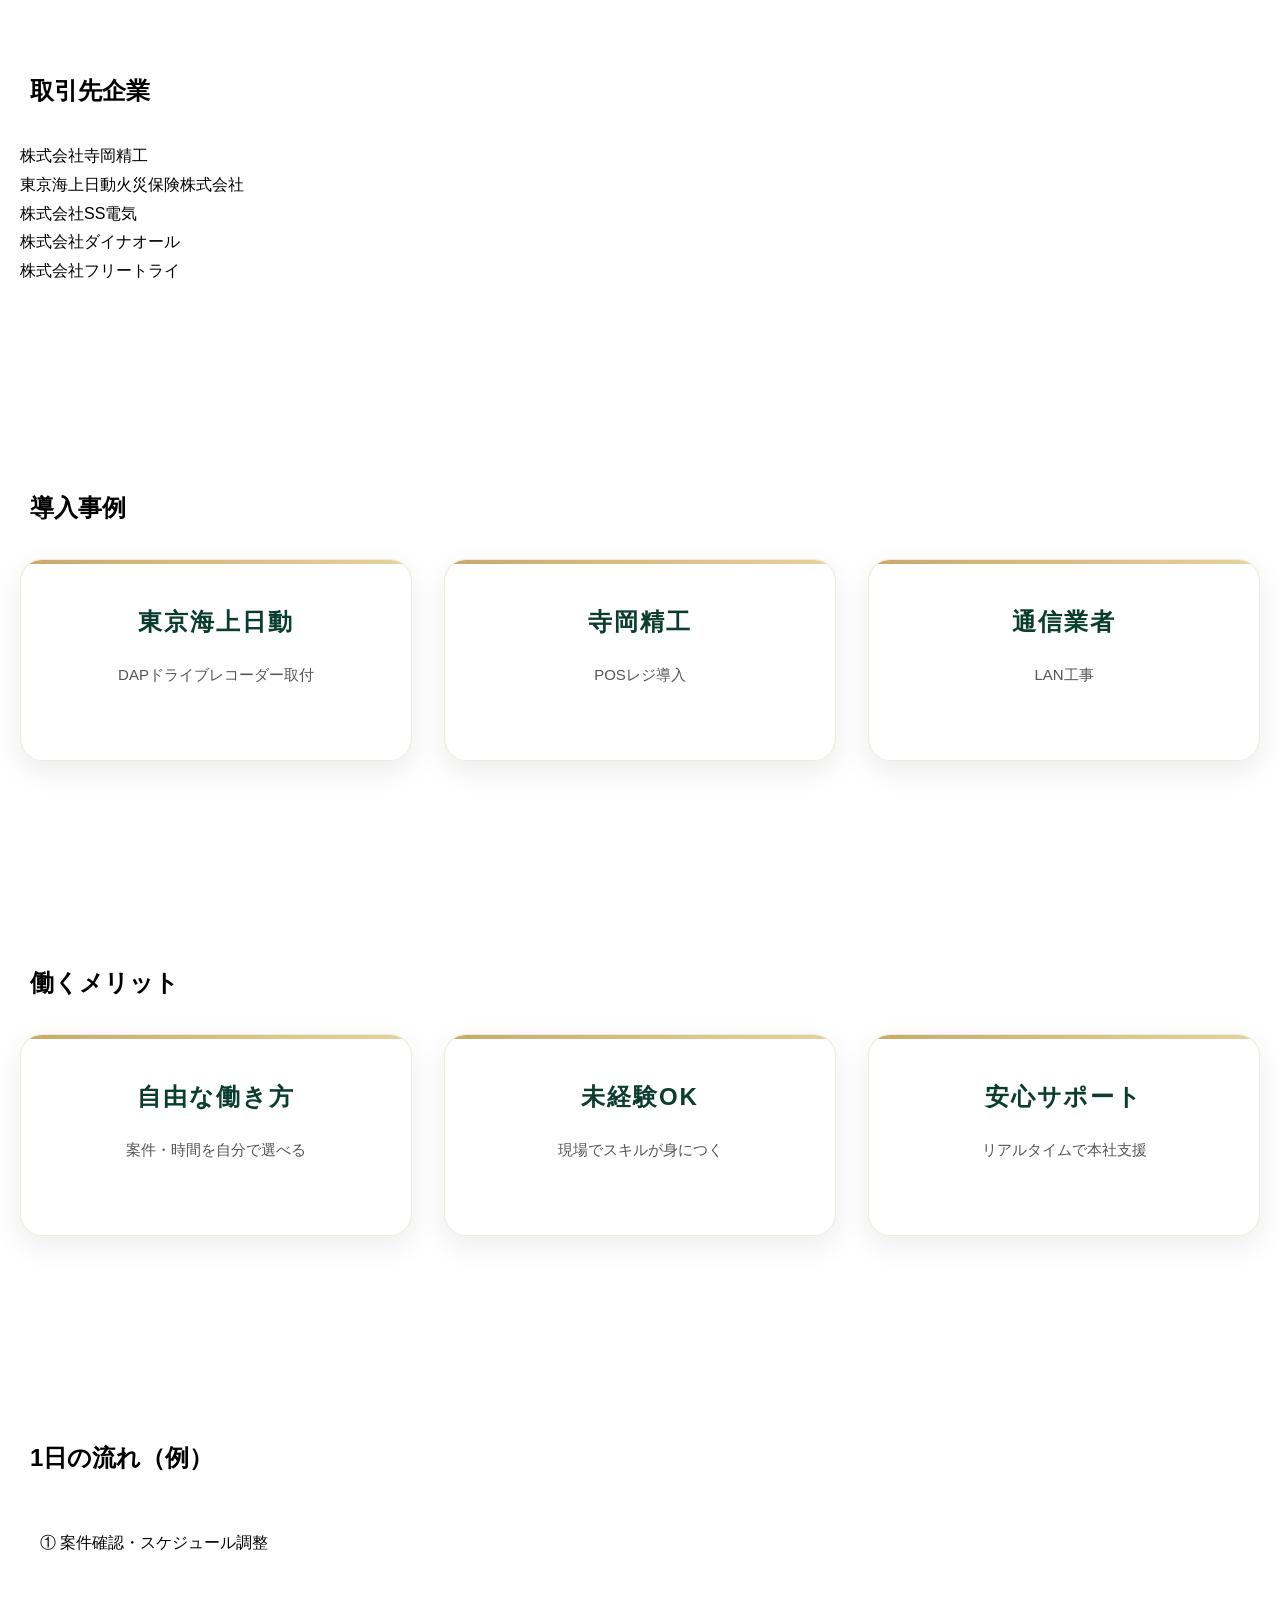
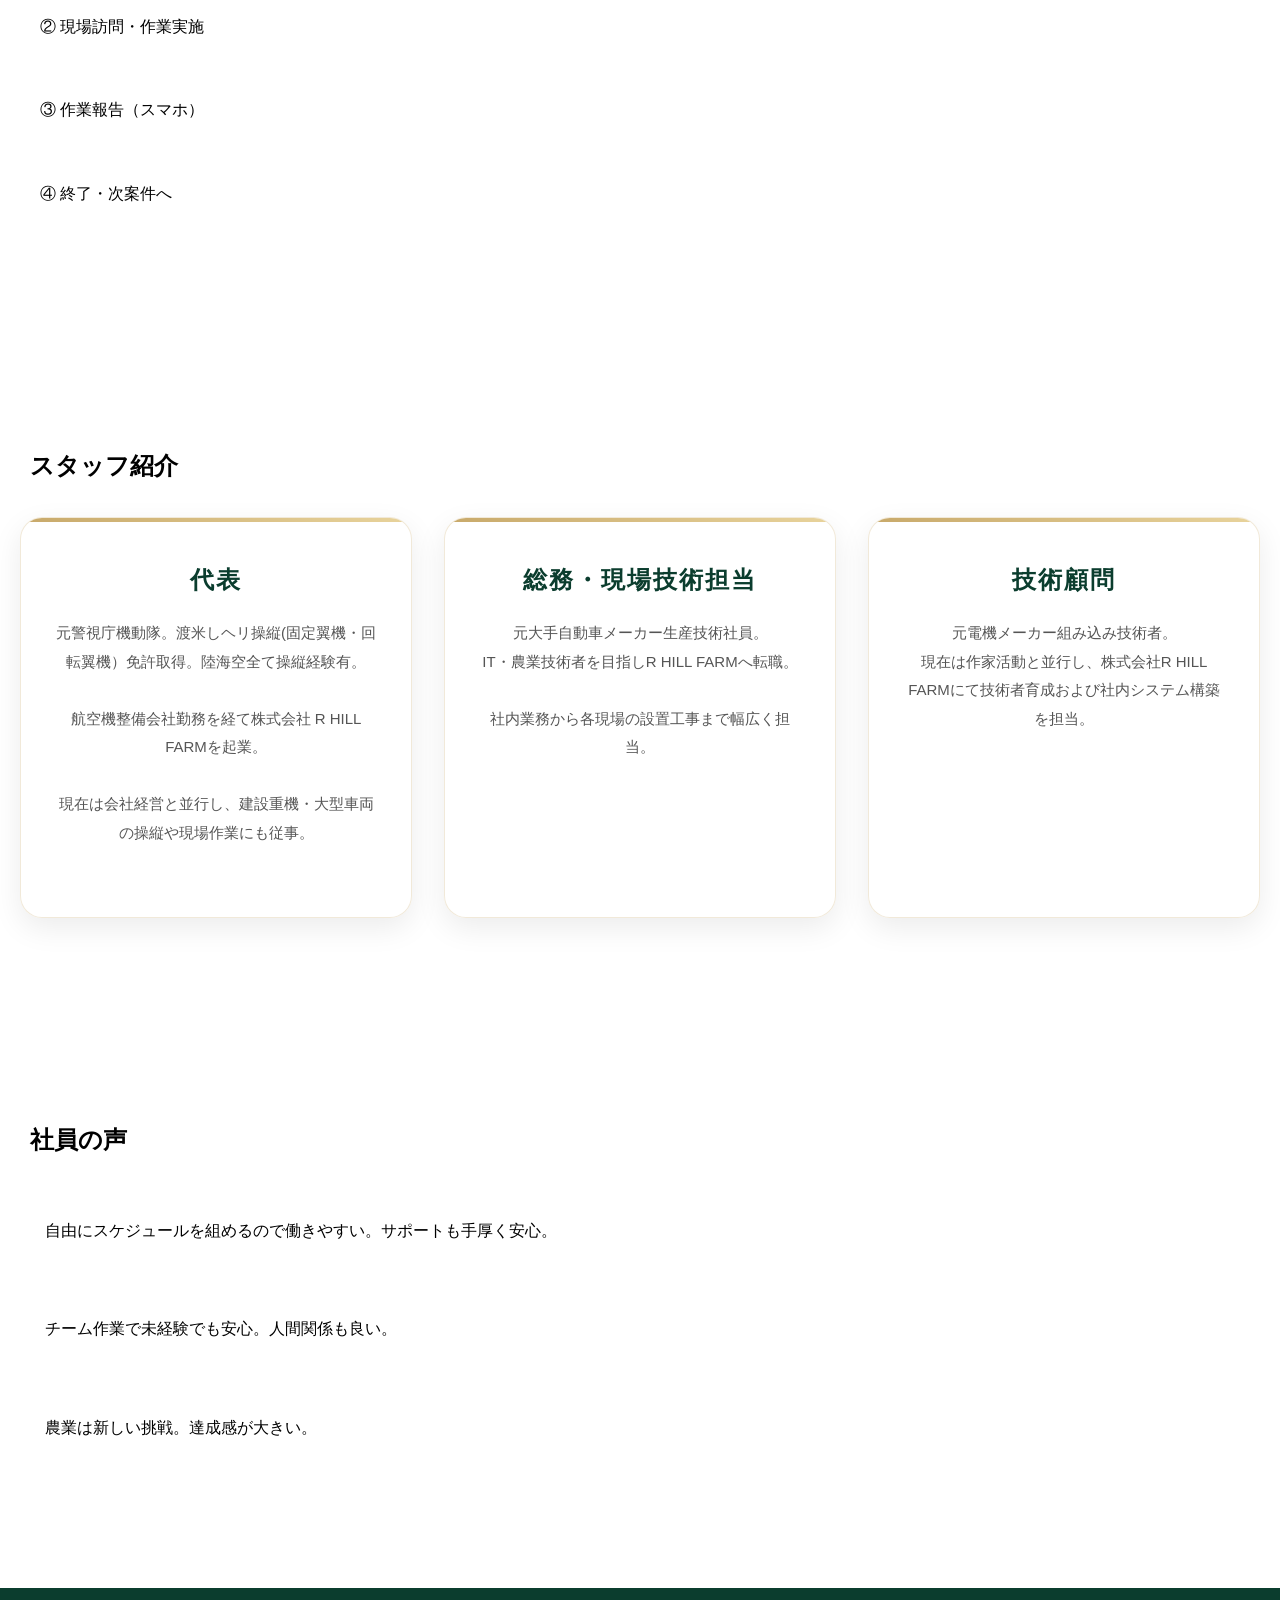
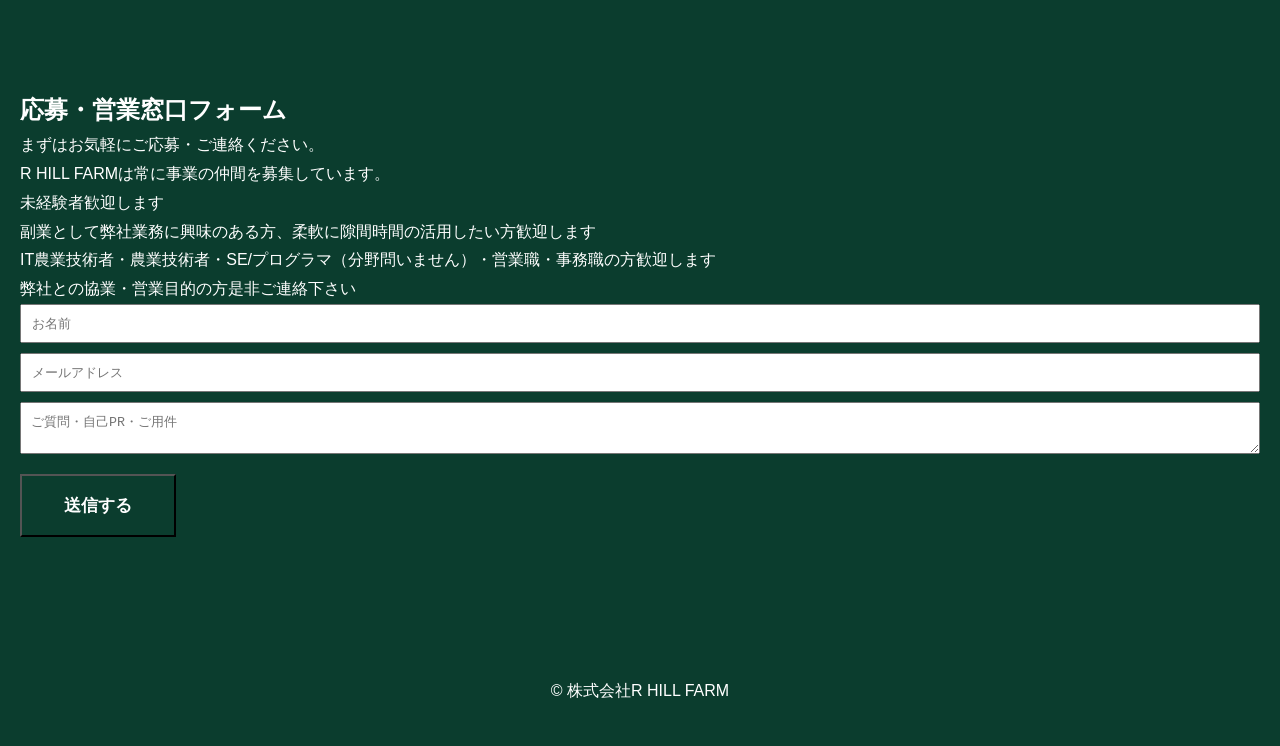
==== commit d6764f11: "RHILL HP" ====
--- a/index.html
+++ b/index.html
@@ -15,35 +15,75 @@
 
 <body>
 
+<div id="page-loader">
+
+    <div class="loader-content">
+
+        <img
+            src="img/logo.jpg"
+            alt="R HILL FARM"
+            class="loader-logo"
+        >
+
+        <div class="loader-line"></div>
+
+    </div>
+
+</div>
+
+
 <header>
 
-<div class="header-inner">
-
-<a href="#" class="logo">
-R HILL FARM
-</a>
-
-<nav>
-
-<ul>
-
-<li><a href="#">HOME</a></li>
-
-<li><a href="#company">COMPANY</a></li>
-
-<li><a href="#service">SERVICE</a></li>
-
-<li><a href="#contact">CONTACT</a></li>
-
-</ul>
-
-</nav>
-
-
-
-</div>
-
-</header> 
+    <div class="header-inner">
+
+        <a href="#" class="logo">
+            R HILL FARM
+        </a>
+
+
+        <!-- Mobile Menu Button -->
+
+        <button
+            class="menu-toggle"
+            aria-label="メニューを開く"
+            aria-expanded="false">
+
+            <span></span>
+            <span></span>
+            <span></span>
+
+        </button>
+
+
+        <nav>
+
+            <ul>
+
+                <li>
+                    <a href="#">HOME</a>
+                </li>
+
+                <li>
+                    <a href="#company">COMPANY</a>
+                </li>
+
+                <li>
+                    <a href="#service">SERVICE</a>
+                </li>
+
+                <li>
+                    <a href="#contact">CONTACT</a>
+                </li>
+
+            </ul>
+
+        </nav>
+
+    </div>
+
+</header>
+
+
 <!--  アルバムボタン 
 <div class="album-button">
     <a href="album.html">R HILL FARM 業務風景アルバムはこちら</a>
@@ -183,7 +223,9 @@
 <div class="card fade-up delay2">
 
 <div class="card-icon">
-<img src="icons/service.svg" alt="IT Outsourcing">
+<img src="icons/service.svg" 
+     alt="IT Outsourcing"
+     class="parallax-image">
 </div>
 
 
--- a/css/style.css
+++ b/css/style.css
@@ -1439,6 +1439,51 @@
     transition-delay:.4s;
 }
 
+/* =========================================
+   Phase4-4：Final Responsive Safety
+========================================= */
+
+/* -----------------------------------------
+   Global
+----------------------------------------- */
+
+html{
+
+    overflow-x:hidden;
+
+}
+
+body{
+
+    overflow-x:hidden;
+
+}
+
+
+/* -----------------------------------------
+   Images
+----------------------------------------- */
+
+img{
+
+    max-width:100%;
+
+    height:auto;
+
+}
+
+
+/* -----------------------------------------
+   Sections
+----------------------------------------- */
+
+section{
+
+    position:relative;
+
+}
+
+
 
 /* ====================================================================================================
    スマホ対応
@@ -1447,12 +1492,15 @@
 @media (max-width:768px){
 
     .hero{
+
+        min-height:88vh;
+        padding:80px 20px 60px;
         background-attachment:scroll;
-
-        .agri-logo{
-
-            width:140px;
-        }
+    }
+
+    .agri-logo{
+
+       width:90px;
     }
 
     .hero-title{
@@ -1464,8 +1512,97 @@
     }
 
     .hero-buttons{
+        display:flex;
         flex-direction:column;
         align-items:center;
+        gap:14px;
+        margin-top:28px;
+    }
+
+    /* ==========================   Agriculture & Logo  ========================== */
+    .hero-agri{
+
+        position:absolute;
+
+        top:70px;
+
+        left:18px;
+
+        z-index:5;
+
+    }
+
+    .hero-catch{
+
+        font-size:24px;
+
+    }
+
+    /* ==========================  Hero Content ========================== */
+    .hero-content{
+        width:100%;
+        max-width:520px;
+        padding:0 10px;
+    }
+
+    /* ==========================   Hero Title  ========================== */
+    .hero h1{
+
+        font-size:clamp(
+            32px,
+            9vw,
+            48px
+        );
+
+        line-height:1.15;
+
+        letter-spacing:.04em;
+
+    }
+
+    /* ==========================   Hero Text   ========================== */
+
+    .hero p{
+
+        font-size:15px;
+
+        line-height:1.9;
+
+        margin-top:20px;
+
+    }
+
+
+    /* ==========================   Hero Buttons   ========================== */
+
+    .hero-buttons{
+
+        display:flex;
+
+        flex-direction:column;
+
+        align-items:center;
+
+        gap:14px;
+
+        margin-top:28px;
+
+    }
+
+
+    .hero-buttons .btn-primary,
+    .hero-buttons .btn-secondary{
+
+        width:min(280px, 100%);
+
+        min-height:52px;
+
+        display:flex;
+
+        justify-content:center;
+
+        align-items:center;
+
     }
 
     .btn-primary,
@@ -1474,6 +1611,96 @@
         text-align:center;
     }
 
+
+
+    /* ==========================
+    Header
+    ========================== */
+
+    header{
+
+        height:64px;
+
+        padding:0 18px;
+
+    }
+
+
+    /* ==========================
+    Header Inner
+    ========================== */
+
+    header .container{
+
+        width:100%;
+
+        display:flex;
+
+        align-items:center;
+
+        justify-content:space-between;
+
+    }
+
+
+    /* ==========================
+    Logo
+    ========================== */
+
+    header .logo{
+
+        max-width:150px;
+
+        height:auto;
+
+    }
+
+
+    /* ==========================
+    Navigation
+    ========================== */
+
+    header nav ul{
+
+        display:flex;
+
+        align-items:center;
+
+        gap:14px;
+
+    }
+
+
+    header nav a{
+
+        font-size:12px;
+
+        letter-spacing:.04em;
+
+    }
+
+
+    /* ==========================
+    Scrolled Header
+    ========================== */
+
+    header.scrolled{
+
+        height:58px;
+
+        box-shadow:
+            0 4px 18px rgba(0,0,0,.12);
+
+    }
+
+
+    header.scrolled .logo{
+
+        max-width:135px;
+
+    }
+    
+
     .header-inner{
         flex-direction:column;
         gap:15px;
@@ -1485,26 +1712,7 @@
         gap:15px;
     }
 
-    .hero-agri{
-
-        position:absolute;
-
-        top:40px;
-
-        left:40px;
-
-        z-index:5;
-
-    }
-
-    .agri-logo{
-
-        width:130px;
-
-        display:block;
-
-    }
-
+ 
     .agri-logo:hover{
 
         transform:scale(1.05);
@@ -1642,12 +1850,6 @@
 
     .grid{flex-direction:column}
 
-    .hero-catch{
-
-        font-size:24px;
-
-    }
-
     .company-table th,
     .company-table td{
 
@@ -1677,8 +1879,418 @@
 
     }
 
-}
-/* ==========================　スマホ　========================== */
+
+    header{
+
+        height:64px;
+
+    }
+
+
+    .header-inner{
+
+        height:100%;
+
+        padding:0 18px;
+
+        display:flex;
+
+        align-items:center;
+
+        justify-content:space-between;
+
+    }
+
+
+    /* ==========================
+    Logo
+    ========================== */
+
+    .logo{
+
+        font-size:18px;
+
+        letter-spacing:.08em;
+
+    }
+
+
+    /* ==========================
+    Menu Button
+    ========================== */
+
+    .menu-toggle{
+
+        display:flex;
+
+        flex-direction:column;
+
+        justify-content:center;
+
+        align-items:center;
+
+        gap:5px;
+
+        width:44px;
+
+        height:44px;
+
+        padding:0;
+
+        border:0;
+
+        background:transparent;
+
+        cursor:pointer;
+
+        z-index:1001;
+
+    }
+
+
+    .menu-toggle span{
+
+        display:block;
+
+        width:24px;
+
+        height:2px;
+
+        background:#c8a96a;
+
+        border-radius:2px;
+
+        transition:
+            transform .3s ease,
+            opacity .3s ease;
+
+    }
+
+
+    /* ==========================
+    Navigation
+    ========================== */
+
+    header nav{
+
+        position:fixed;
+
+        top:64px;
+
+        right:0;
+
+        width:100%;
+
+        padding:30px 20px;
+
+        background:rgba(11,61,46,.97);
+
+        backdrop-filter:blur(12px);
+
+        -webkit-backdrop-filter:blur(12px);
+
+        transform:translateY(-120%);
+
+        opacity:0;
+
+        visibility:hidden;
+
+        transition:
+            transform .35s ease,
+            opacity .35s ease,
+            visibility .35s ease;
+
+        z-index:1000;
+
+    }
+
+
+    header nav ul{
+
+        display:flex;
+
+        flex-direction:column;
+
+        align-items:center;
+
+        gap:0;
+
+        margin:0;
+
+        padding:0;
+
+        list-style:none;
+
+    }
+
+
+    header nav li{
+
+        width:100%;
+
+        text-align:center;
+
+    }
+
+
+    header nav a{
+
+        display:block;
+
+        padding:17px 10px;
+
+        font-size:14px;
+
+        letter-spacing:.12em;
+
+    }
+
+
+    /* ==========================
+    Menu Open
+    ========================== */
+
+    header.menu-open nav{
+
+        transform:translateY(0);
+
+        opacity:1;
+
+        visibility:visible;
+
+    }
+
+
+    /* ==========================
+    Hamburger → X
+    ========================== */
+
+    header.menu-open .menu-toggle span:nth-child(1){
+
+        transform:
+            translateY(7px)
+            rotate(45deg);
+
+    }
+
+
+    header.menu-open .menu-toggle span:nth-child(2){
+
+        opacity:0;
+
+    }
+
+
+    header.menu-open .menu-toggle span:nth-child(3){
+
+        transform:
+            translateY(-7px)
+            rotate(-45deg);
+
+    }
+
+
+    /* =========================================
+        Phase4-3：Wave Smartphone Optimization
+    ========================================= */
+
+    /* -----------------------------------------
+       Wave base height
+    ----------------------------------------- */
+
+    .wave-top::before,
+    .wave-bottom::after{
+
+        height:55px;
+
+    }
+
+
+    /* -----------------------------------------
+       Wave position
+    ----------------------------------------- */
+
+    .wave-top::before{
+
+        top:-1px;
+
+    }
+
+
+    .wave-bottom::after{
+
+        bottom:-1px;
+
+    }
+
+
+    /* -----------------------------------------
+       Wave content protection
+    ----------------------------------------- */
+
+    .wave-top{
+
+        padding-top:70px;
+
+    }
+
+
+    .wave-bottom{
+
+        padding-bottom:70px;
+
+    }
+
+    /* -----------------------------------------
+       Prevent content from being hidden
+    ----------------------------------------- */
+
+    .wave-top > *,
+    .wave-bottom > *{
+
+        position:relative;
+
+        z-index:1;
+
+    }
+
+
+    /* -----------------------------------------
+       Prevent horizontal overflow
+    ----------------------------------------- */
+
+    .section-light,
+    .section-green,
+    .section-dark{
+
+        overflow:hidden;
+
+    }
+
+
+    /* -----------------------------------------
+       Prevent horizontal overflow
+    ----------------------------------------- */
+
+    .section-light,
+    .section-green,
+    .section-dark{
+
+        overflow:hidden;
+
+    }
+
+
+    /* Container */
+
+    .container{
+
+        width:100%;
+
+        max-width:100%;
+
+        padding-left:20px;
+
+        padding-right:20px;
+
+        box-sizing:border-box;
+
+    }
+
+
+    /* Headings */
+
+    h1{
+
+        font-size:clamp(2rem,8vw,3rem);
+
+        line-height:1.2;
+
+    }
+
+    h2{
+
+        font-size:clamp(1.7rem,7vw,2.4rem);
+
+        line-height:1.25;
+
+    }
+
+    h3{
+
+        font-size:clamp(1.2rem,5vw,1.6rem);
+
+        line-height:1.4;
+
+    }
+
+
+    /* Text */
+
+    p{
+
+        line-height:1.8;
+
+    }
+
+
+    /* Buttons */
+
+    .btn-primary,
+    .btn-secondary{
+
+        max-width:100%;
+
+        box-sizing:border-box;
+
+    }
+
+
+    /* Cards */
+
+    .card{
+
+        max-width:100%;
+
+        box-sizing:border-box;
+
+    }
+
+
+
+
+
+
+
+
+
+
+
+}
+
+/* ====================================================　スマホ　==================================================== */
+/* ====================================================　スマホ　==================================================== */
+/* ====================================================　スマホ　==================================================== */
+
+
+
+
+/* ==================================================
+Phase4-2
+Mobile Header
+================================================== */
+
+/* ==========================
+Menu Button
+========================== */
+
+.menu-toggle{
+
+display:none;
+
+}
+
+
 
 /* ==========================
    Button Animation
@@ -1819,14 +2431,69 @@
 .section-dark{
 
     position:relative;
-
-}
-
+    padding:100px 20px;
+
+}
+
+/* ==========================
+Phase3-4-③
+Wave Divider - Final
+========================== */
+
+.section-light.wave-top,
+.section-green.wave-top,
+.section-dark.wave-top{
+
+position:relative;
+
+}
+
+/* ==========================
+Wave Shape
+========================== */
+
+.section-light.wave-top::before,
+.section-green.wave-top::before,
+.section-dark.wave-top::before{
+
+content:"";
+
+position:absolute;
+
+top:-1px;
+left:-5%;
+
+width:110%;
+height:90px;
+
+background:inherit;
+
+border-radius:0 0 50% 50% / 0 0 100% 100%;
+
+transform:translateY(-45px);
+
+z-index:0;
+
+}
+
+/* ==========================
+Content Layer
+========================== */
+
+.section-light.wave-top > *,
+.section-green.wave-top > *,
+.section-dark.wave-top > *{
+
+position:relative;
+
+z-index:1;
+
+}
 
 /* ==========================
    Wave Top
 ========================== */
-
+/* ==========================
 .section-light.wave-top::before,
 .section-green.wave-top::before,
 .section-dark.wave-top::before{
@@ -1848,7 +2515,7 @@
     z-index:0;
 
 }
-
+========================== */
 
 /* ==========================
    Content Layer
@@ -1860,6 +2527,17 @@
 
     position:relative;
 
+    z-index:1;
+
+}
+
+/* ==========================
+   Service Content
+========================== */
+
+#service > *{
+
+    position:relative;
     z-index:1;
 
 }
@@ -1877,4 +2555,153 @@
 
     will-change:transform;
 
+}
+
+
+/* ==========================
+   Phase3-4-⑤
+   Loading Animation
+========================== */
+
+#page-loader{
+
+    position:fixed;
+
+    inset:0;
+
+    z-index:9999;
+
+    display:flex;
+
+    justify-content:center;
+
+    align-items:center;
+
+    background:#0b3d2e;
+
+    opacity:1;
+
+    visibility:visible;
+
+    transition:
+        opacity .8s ease,
+        visibility .8s ease;
+
+}
+
+
+/* --------------------------
+   Loader Hide
+-------------------------- */
+
+#page-loader.loaded{
+
+    opacity:0;
+
+    visibility:hidden;
+
+    pointer-events:none;
+
+}
+
+/* --------------------------
+   Loader Content
+-------------------------- */
+
+.loader-content{
+
+    display:flex;
+
+    flex-direction:column;
+
+    align-items:center;
+
+    gap:24px;
+
+}
+
+
+/* --------------------------
+   Logo
+-------------------------- */
+
+.loader-logo{
+
+    width:180px;
+
+    max-width:60vw;
+
+    opacity:0;
+
+    transform:translateY(15px);
+
+    animation:
+        loaderLogo .9s ease forwards;
+
+}
+
+
+/* --------------------------
+   Loading Line
+-------------------------- */
+
+.loader-line{
+
+    width:0;
+
+    height:2px;
+
+    background:#c8a96a;
+
+    animation:
+        loaderLine 1.2s ease forwards;
+
+    animation-delay:.3s;
+
+}
+
+
+/* --------------------------
+   Logo Animation
+-------------------------- */
+
+@keyframes loaderLogo{
+
+    from{
+
+        opacity:0;
+
+        transform:translateY(15px);
+
+    }
+
+    to{
+
+        opacity:1;
+
+        transform:translateY(0);
+
+    }
+
+}
+
+
+/* --------------------------
+   Line Animation
+-------------------------- */
+
+@keyframes loaderLine{
+
+    from{
+
+        width:0;
+
+    }
+
+    to{
+
+        width:180px;
+
+    }
+
 }
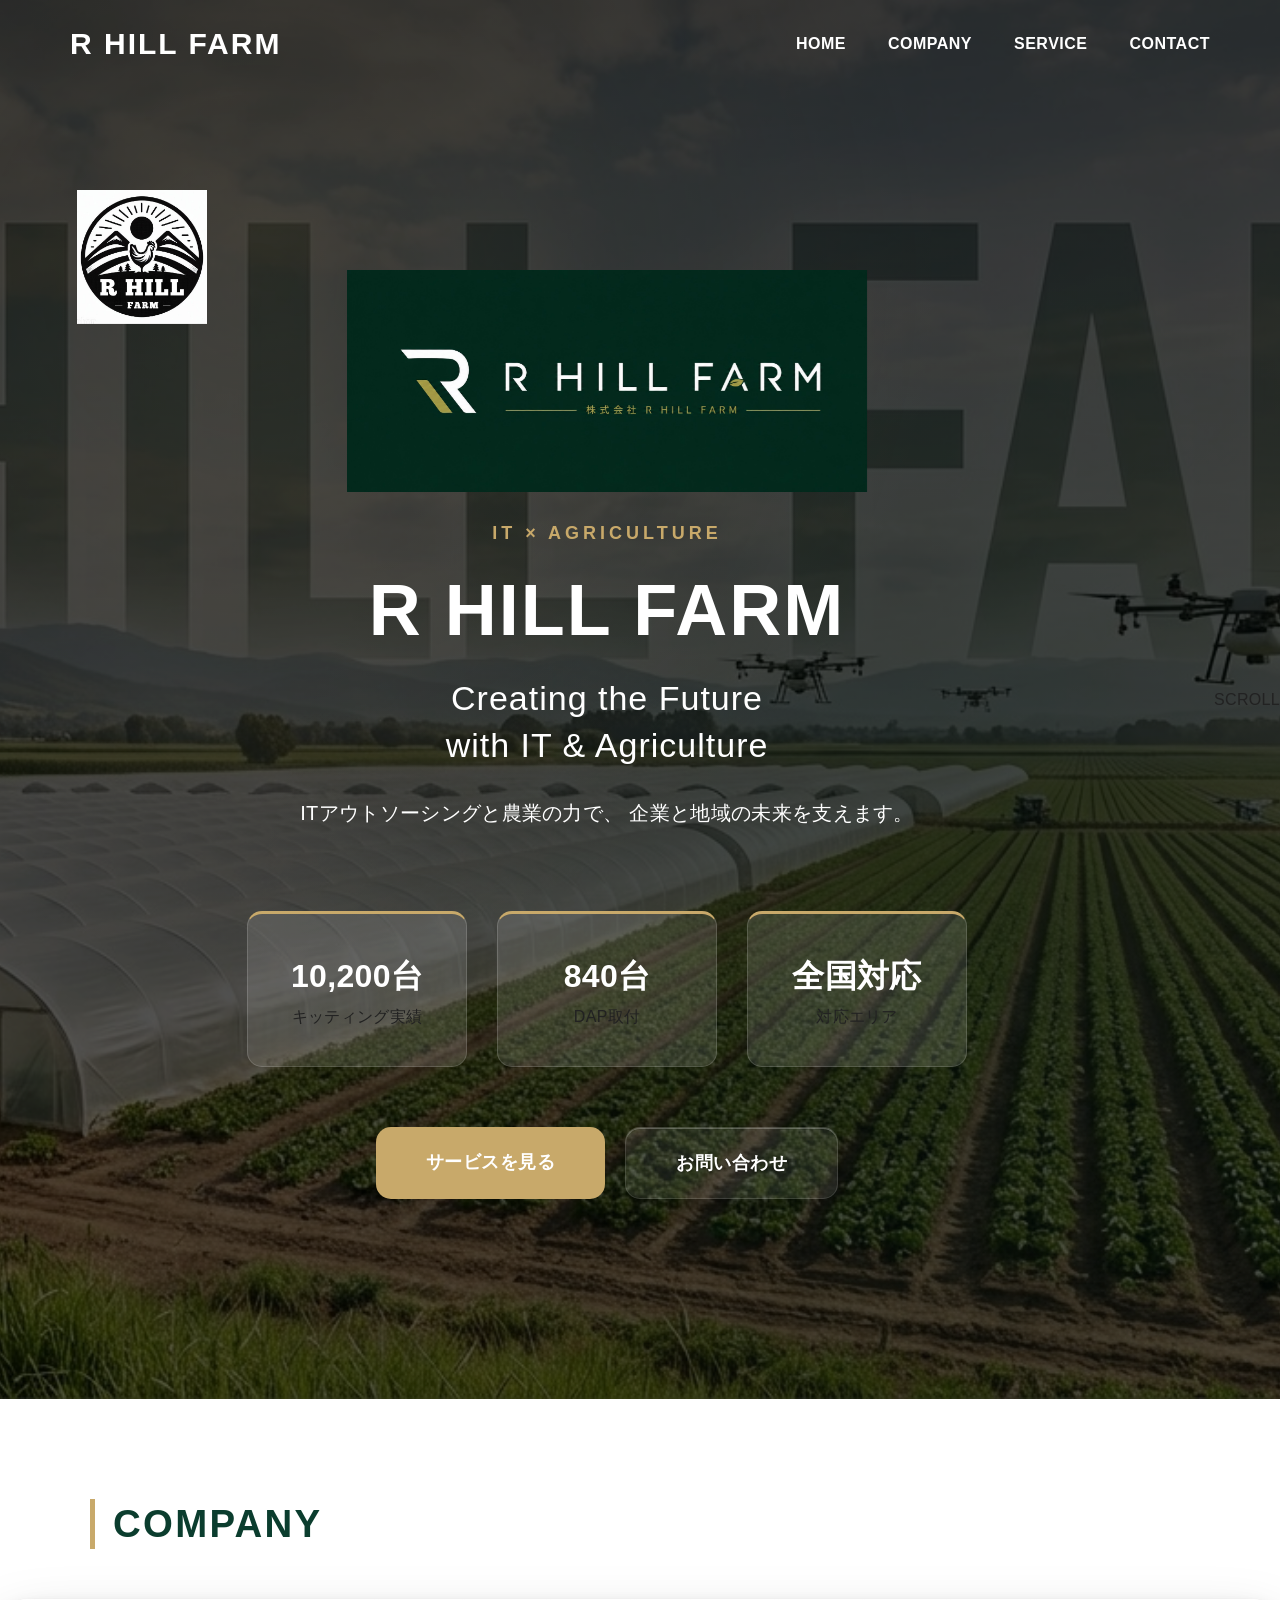
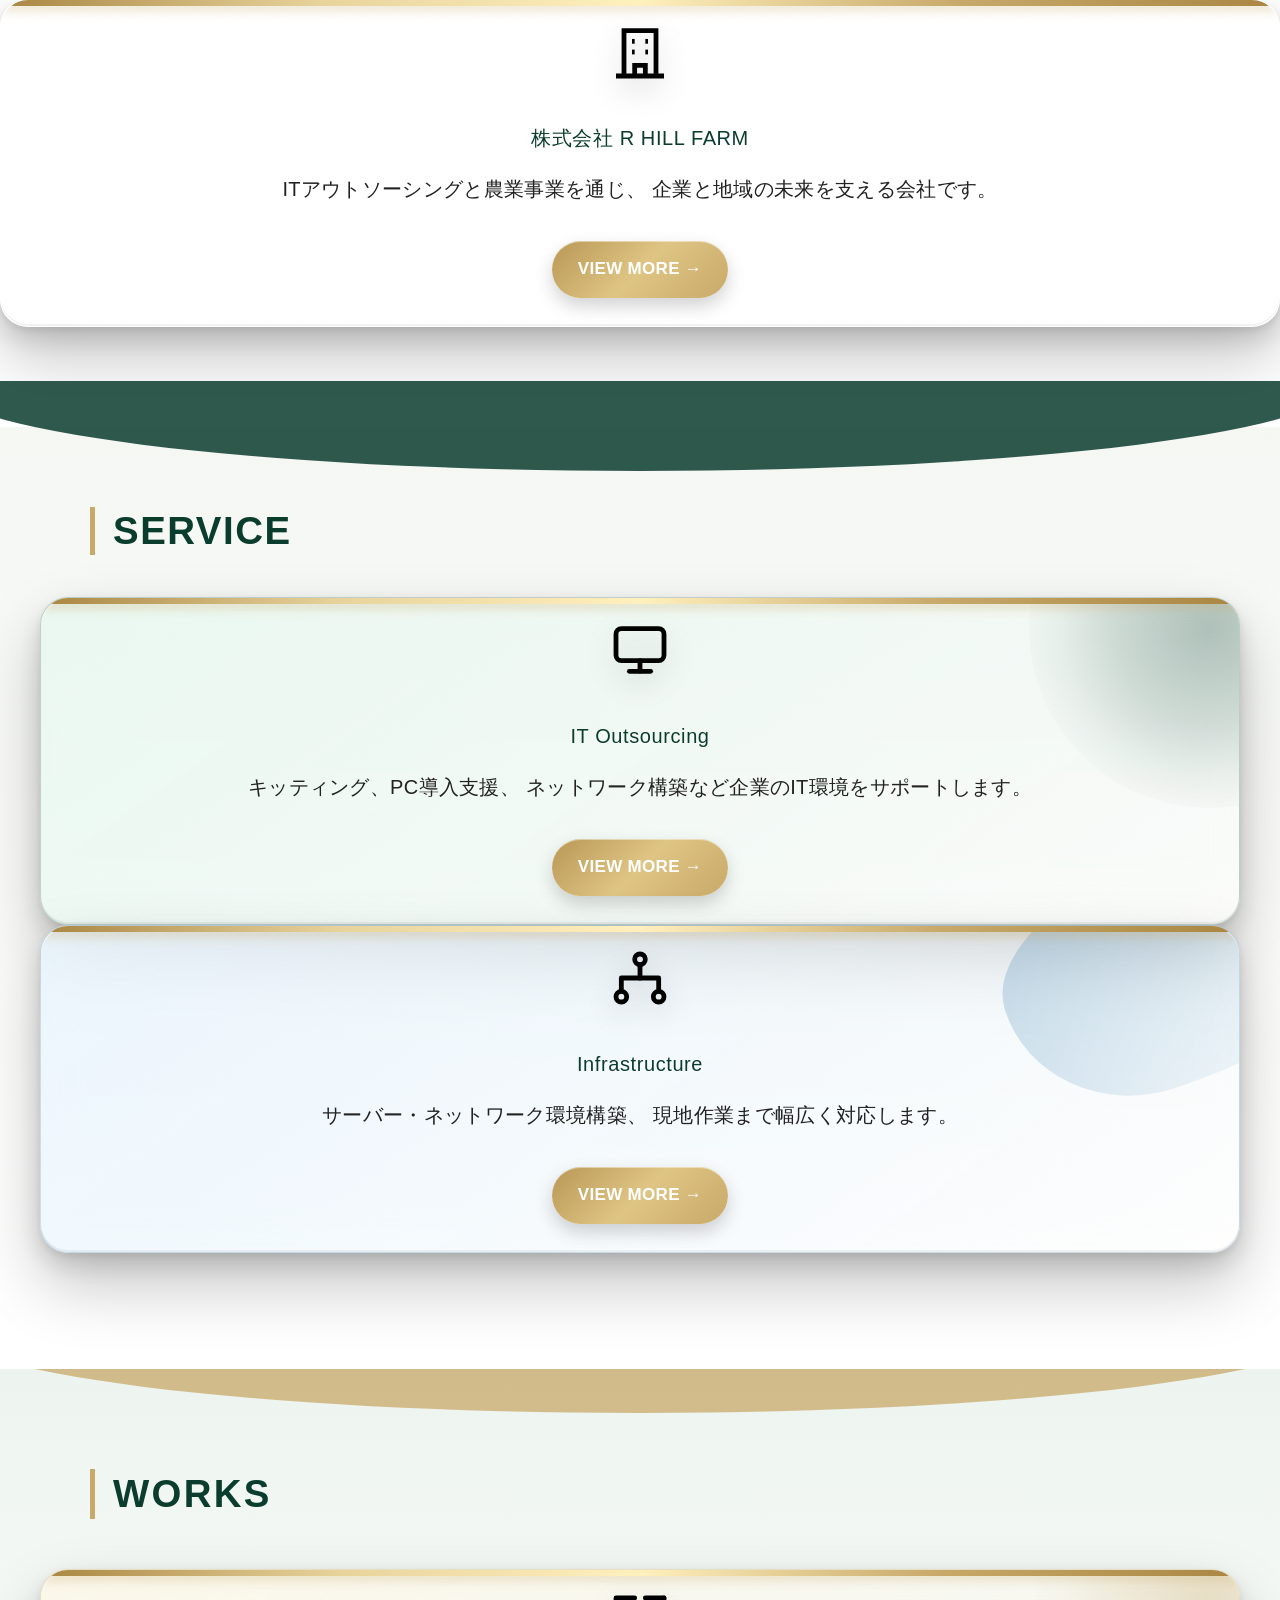
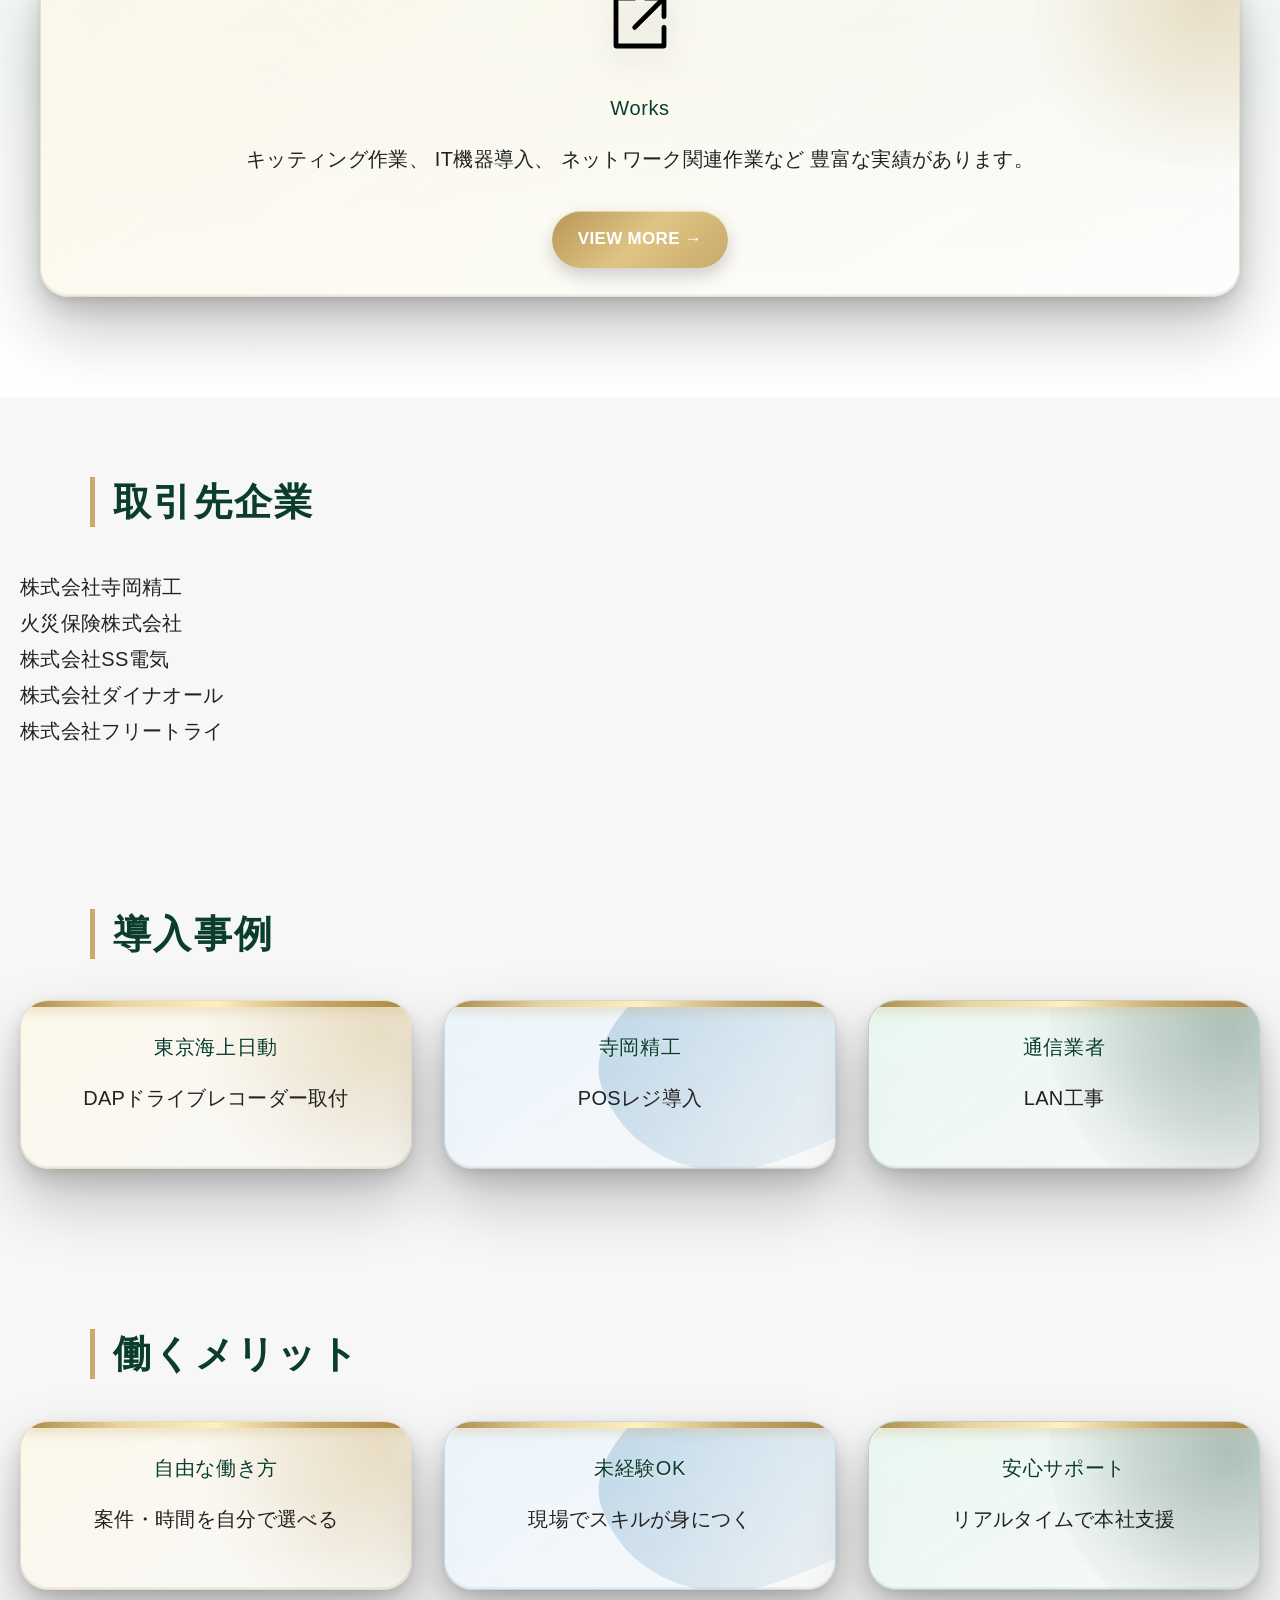
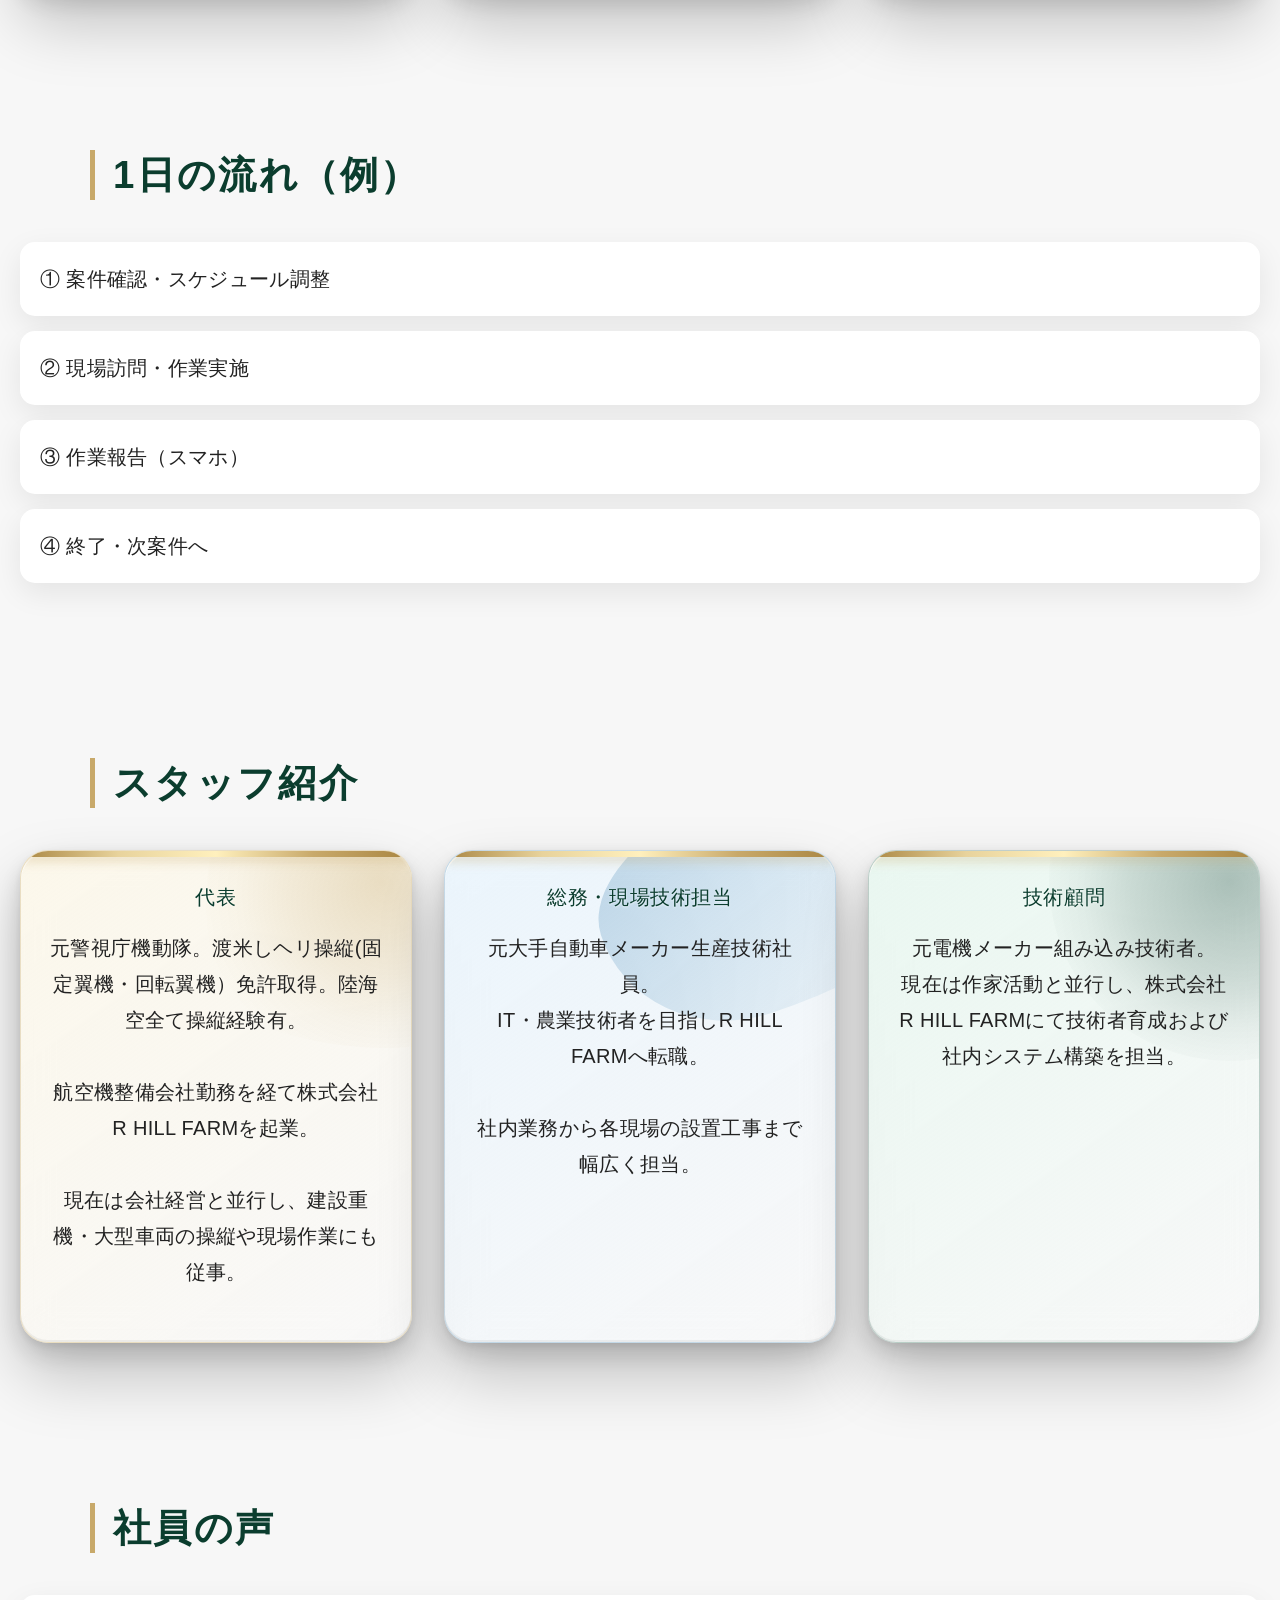
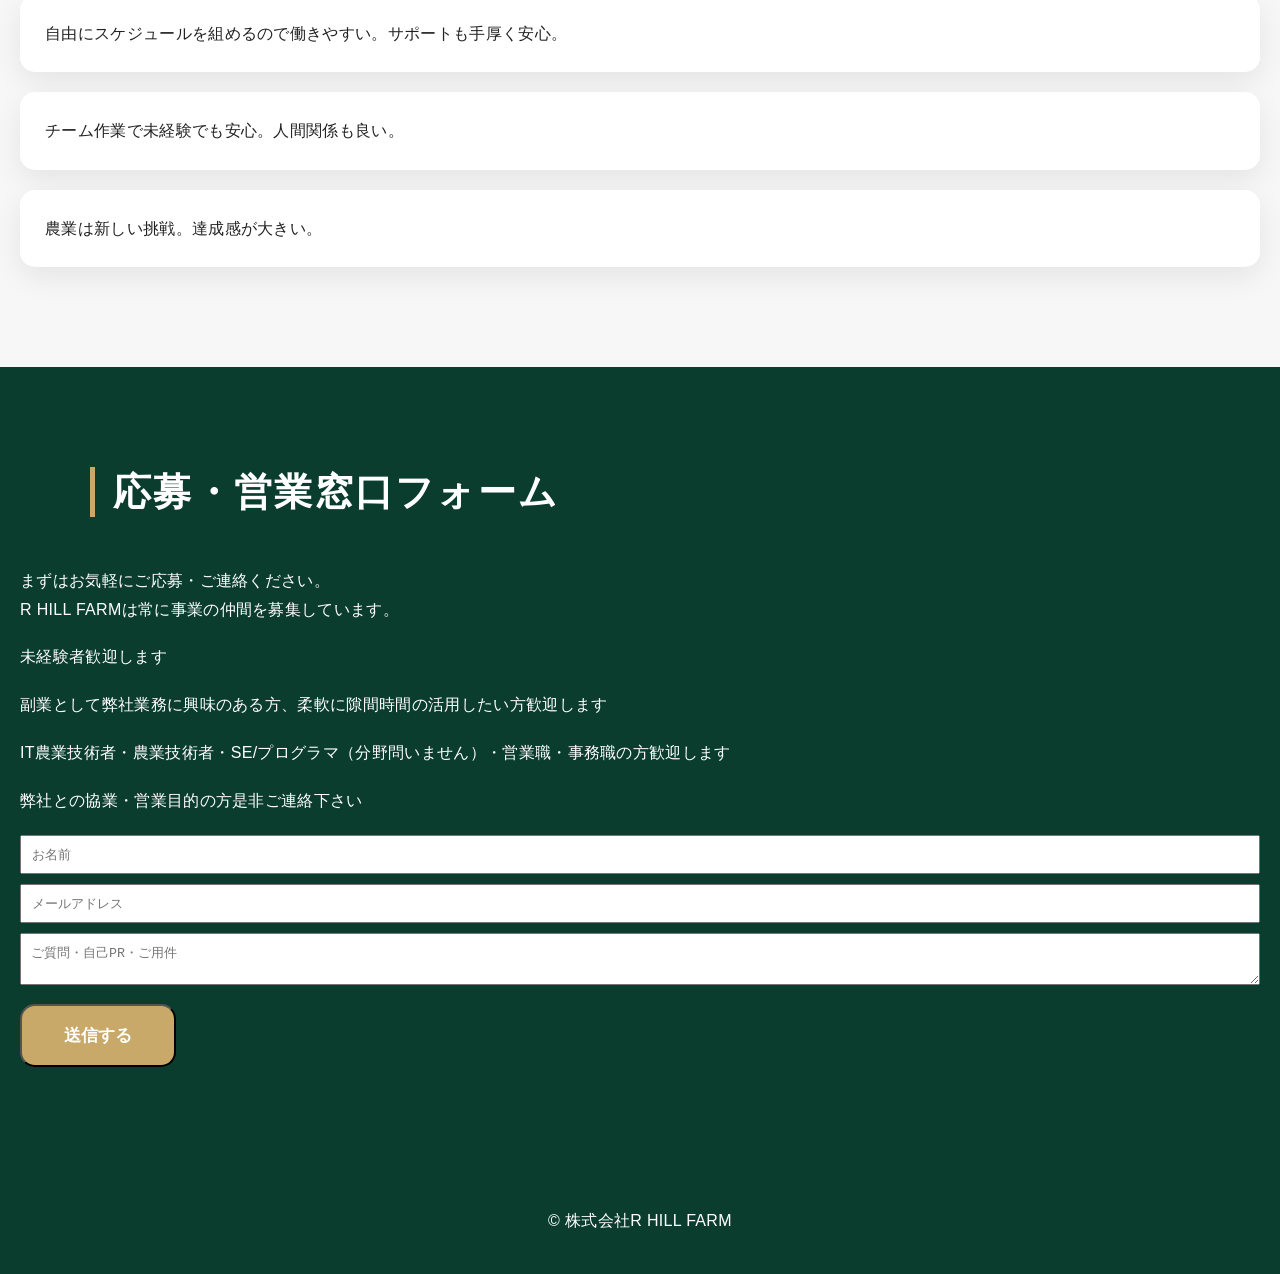
==== commit 34725094: "RHILL HP" ====
--- a/index.html
+++ b/index.html
@@ -20,7 +20,7 @@
     <div class="loader-content">
 
         <img
-            src="img/logo.jpg"
+            src="/img/logo.jpg"
             alt="R HILL FARM"
             class="loader-logo"
         >
@@ -100,7 +100,7 @@
 
     <div class="hero-content">
 
-        <img src="../img/logo.jpg" class="logo-img hero-fade delay-1" alt="R HILL FARM">
+        <img src="img/logo.jpg" class="logo-img hero-fade delay-1" alt="R HILL FARM">
 
         <p class="hero-subtitle hero-fade delay-4">
             IT × Agriculture
@@ -123,7 +123,7 @@
         <div class="hero-agri">
 
             <img
-              src="../img/RHILL-FARM-agri.jpg"
+              src="img/RHILL-FARM-agri.jpg"
               alt="R HILL FARM AGRI"
               class="agri-logo hero-fade delay-2">
 
@@ -215,7 +215,7 @@
 <!-- SERVICES-->
 <section class="section-light wave-top">
 
-<<h2 class="fade-up">SERVICE</h2>
+<h2 class="fade-up">SERVICE</h2>
 
 <div class="card-grid">
 
@@ -254,7 +254,9 @@
 
 
 <div class="card-icon">
-<img src="icons/network.svg" alt="Infrastructure">
+<img src="icons/network.svg"
+     alt="Infrastructure"
+     class="parallax-image">
 </div>
 
 
@@ -298,7 +300,9 @@
 <div class="card fade-up delay4">
 
 <div class="card-icon">
-<img src="icons/works.svg" alt="Works">
+<img src="icons/works.svg"
+     alt="Works"
+     class="parallax-image">
 </div>
 
 
@@ -333,7 +337,7 @@
 <h2 class="fade-up">取引先企業</h2>
 <ul>
 <li>株式会社寺岡精工</li>
-<li>東京海上日動火災保険株式会社</li>
+<li>火災保険株式会社</li>
 <li>株式会社SS電気</li>
 <li>株式会社ダイナオール</li>
 <li>株式会社フリートライ</li>
--- a/css/style.css
+++ b/css/style.css
@@ -1,4 +1,4 @@
-//* =====================================================
+/* =====================================================
    R HILL FARM Official Website Ver2.0
    style.css
    Last Update : 2026-08-05
@@ -59,44 +59,6 @@
 html{
     scroll-behavior:smooth;
 }
-
-
-html{
-
-    scroll-behavior:smooth;
-
-}
-
-img{
-
-    max-width:100%;
-
-    height:auto;
-
-    display:block;
-
-}
-
-a{
-
-    text-decoration:none;
-
-}
-
-ul{
-
-    margin:0;
-
-    padding:0;
-
-}
-
-li{
-
-    list-style:none;
-
-}
-
 
 
 body{
@@ -318,7 +280,7 @@
 
     transform:scale(1);
 
-    animation:heroZoom 18s ease-in-out infinite alternate;animation:heroZoom 20s ease-in-out infinite alternate;
+    animation:heroZoom 20s ease-in-out infinite alternate;
     z-index:0;
 
 }
@@ -722,10 +684,15 @@
 
 }
 
-.section h2{
-    border-left:5px solid var(--main);
-    padding-left:10px;
-    margin-bottom:30px;
+.section h2 {
+    border-left: 5px solid var(--main);
+    padding-left: 10px;
+
+    margin: 0 0 16px;
+    font-size: 1.25rem;
+    font-weight: 600;
+    line-height: 1.4;
+    color: #111827;
 }
 
 .section-title{
@@ -820,10 +787,11 @@
 
 }
 
+
 /* ==========================
-   Ver3.0 Card Design
+   Ver3.0 Card Design Final
 ========================== */
-
+/* #############################
 .card{
 
     position:relative;
@@ -834,243 +802,1065 @@
     align-items:center;
     text-align:center;
 
+    height:100%;
+
     padding:40px 32px;
 
-    border-radius:22px;
-
-    background:
-    linear-gradient(
-        145deg,
-        rgba(255,255,255,.12),
-        rgba(255,255,255,.05)
-    );
-
-    background:
-        rgba(255,255,255,.92);
-
-    border:1px solid rgba(200,169,106,.25);
+    background: rgba(255, 255, 255, 0.16);
+
+    border: 1px solid #e5e7eb;
+    border-radius: 12px;
+    box-shadow: 0 2px 8px rgba(0, 0, 0, 0.08);
+
 
     backdrop-filter:blur(12px);
-
     -webkit-backdrop-filter:blur(12px);
 
-    box-shadow:
-        0 10px 30px rgba(0,0,0,.08);
+    overflow:hidden;
 
     transition:
         transform .35s ease,
         box-shadow .35s ease,
         border-color .35s ease;
+}
+
+/* ==========================
+   Card Icon / Image
+========================== */
+/*
+.card img{
+
+    width:72px;
+    height:72px;
+
+    margin-bottom:24px;
+
+    display:block;
+
+    transition:
+        transform .35s ease;
+}
+*/
+
+/* ==========================
+   Card Title
+========================== */
+
+/* ORIGINAL
+.card h3{
+
+    font-size:24px;
+    
+    font-weight:700;
+    letter-spacing:.04em;
+
+    color:#0b3d2e;
+
+    margin-bottom:15px;
+}
+*/
+
+
+/* SAMPLE 
+
+.card h3{
+
+    color:#555;
+    font-size:24px;
+
+    font-weight: 400;
+    line-height: 1.8;
+     
+    color:#0b3d2e;
+
+    margin-bottom:15px;
+
+    box-shadow:
+        0 18px 40px rgba(0, 0, 0, 0.38),
+        0 6px 14px rgba(0, 0, 0, 0.22);
+
+    border: 1px solid rgba(200, 169, 106, 0.35);
+
+}
+*/
+
+/* ==========================
+   Card Text
+========================== */
+/* ORIGINAL
+.card p{
+
+    color:#555;
+
+    font-size:15px;
+
+    line-height:1.8;
+
+    margin-bottom:20px;
+}
+*/
+
+/* ==========================
+   Card Button
+========================== */
+/*
+.card .btn{
+
+    display:inline-flex;
+
+    align-items:center;
+    justify-content:center;
+
+    min-width:170px;
+
+    padding:14px 26px;
+
+    border-radius:999px;
+
+    background:#c8a96a;
+
+    color:#fff;
+
+    font-weight:600;
+
+    text-decoration:none;
+
+    transition:
+        transform .25s ease,
+        box-shadow .25s ease,
+        background-color .25s ease;
+}
+*/
+
+/* ==========================
+   Card Gold Line
+========================== */
+/*
+.card::before{
+
+    content:"";
+
+    position:absolute;
+
+    top:0;
+    left:0;
+
+    width:100%;
+    height:4px;
+
+    background:
+        linear-gradient(
+            90deg,
+            #c8a96a,
+            #e8d39c
+        );
+}
+
+*/
+/* ==============================================================================*/
+/* ==============================================================================*/
+/* ==============================================================================*/
+
+
+
+
+
+
+/* ==========================
+   Ver3.0 Card Design ④
+   Step 2：立体感強化版
+==========================  TEST TEST TEST TEST TEST
+
+.card {
+
+    position: relative;
+
+    display: flex;
+    flex-direction: column;
+
+    align-items: center;
+    text-align: center;
+
+    height: 100%;
+
+    padding: 40px 32px;
+
+
+    /* ==========================
+       Glass Base
+    ========================== 
+
+    background:
+        linear-gradient(
+            145deg,
+            rgba(255,255,255,0.32),
+            rgba(255,255,255,0.12)
+        );
+
+    border:
+        1px solid rgba(255,255,255,0.55);
+
+    border-radius: 26px;
+
+    /* ==========================
+       Deep 3D Shadow
+    ========================== 
+        box-shadow:
+
+        0 28px 55px rgba(0,0,0,0.20),
+
+        0 10px 20px rgba(0,0,0,0.12),
+
+        inset 0 1px 0 rgba(255,255,255,0.75),
+
+        inset 0 -1px 0 rgba(0,0,0,0.04);
+
+    backdrop-filter: blur(16px);
+    -webkit-backdrop-filter: blur(16px);
+
+    overflow: hidden;
+
+    transition:
+        transform 0.4s ease,
+        box-shadow 0.4s ease,
+        border-color 0.4s ease;
+}
+
+/* ==========================
+   Gold Top Line
+========================== 
+.card::before {
+
+    content: "";
+
+    position: absolute;
+
+    top: 0;
+    left: 0;
+
+    width: 100%;
+    height: 5px;
+
+    background:
+        linear-gradient(
+            90deg,
+            #b99755,
+            #e8d39c,
+            #c8a96a,
+            #f0dda8,
+            #b99755
+        );
+
+    box-shadow:
+        0 2px 8px rgba(200,169,106,0.45);
+
+    z-index: 3;
+}
+
+
+/* ==========================
+   Large Background Shape
+========================== 
+
+.card::after {
+
+    content: "";
+
+    position: absolute;
+
+    width: 240px;
+    height: 240px;
+
+    right: -100px;
+    top: -100px;
+
+    border-radius: 50%;
+
+    background:
+        radial-gradient(
+            circle,
+            rgba(200,169,106,0.28) 0%,
+            rgba(200,169,106,0.12) 45%,
+            rgba(200,169,106,0) 72%
+        );
+
+    z-index: 0;
+
+    transition:
+        transform 0.6s ease,
+        opacity 0.6s ease;
+}
+
+
+/* ==========================
+   Inner Light Reflection
+========================== 
+
+.card > * {
+
+    position: relative;
+
+    z-index: 2;
+
+}
+
+
+/* ==========================
+   Card Icon
+========================== 
+
+.card img {
+
+    width: 72px;
+    height: 72px;
+
+    margin-bottom: 24px;
+
+    display: block;
+
+    filter:
+        drop-shadow(
+            0 8px 12px rgba(0,0,0,0.12)
+        );
+
+    transition:
+        transform 0.4s ease,
+        filter 0.4s ease;
+}
+
+
+/* ==========================
+   Card Heading
+========================== 
+
+.card h3 {
+
+    color: #0b3d2e;
+
+    font-size: 24px;
+
+    font-weight: 400;
+
+    line-height: 1.8;
+
+    margin-bottom: 15px;
+
+    text-shadow:
+        0 1px 1px rgba(255,255,255,0.5);
+}
+
+
+/* ==========================
+   Card Text
+========================== 
+
+.card p {
+
+    position: relative;
+
+    z-index: 2;
+
+}
+
+
+/* ==========================
+   Card Button
+========================== 
+
+.card .btn {
+
+    display: inline-flex;
+
+    align-items: center;
+    justify-content: center;
+
+    min-width: 170px;
+
+    padding: 14px 26px;
+
+    border-radius: 999px;
+
+    background:
+        linear-gradient(
+            135deg,
+            #c8a96a,
+            #dfc584
+        );
+
+    color: #fff;
+
+    font-weight: 600;
+
+    text-decoration: none;
+
+    box-shadow:
+        0 6px 14px rgba(0,0,0,0.16),
+
+        inset 0 1px 0
+        rgba(255,255,255,0.35);
+
+    transition:
+        transform 0.3s ease,
+        box-shadow 0.3s ease,
+        background 0.3s ease;
+}
+
+
+/* ==========================
+   PC Hover
+========================== 
+
+@media (hover:hover) and (pointer:fine) {
+
+
+    .card:hover {
+
+        transform:
+            translateY(-10px)
+            scale(1.01);
+
+        border-color:
+            rgba(200,169,106,0.75);
+
+        box-shadow:
+
+            0 36px 70px rgba(0,0,0,0.25),
+
+            0 14px 28px rgba(0,0,0,0.14),
+
+            inset 0 1px 0
+            rgba(255,255,255,0.85);
+    }
+
+
+    .card:hover::after {
+
+        transform:
+            scale(1.35)
+            rotate(12deg);
+
+        opacity: 1;
+    }
+
+
+    .card:hover img {
+
+        transform:
+            scale(1.08)
+            translateY(-3px);
+
+        filter:
+            drop-shadow(
+                0 12px 18px rgba(0,0,0,0.18)
+            );
+    }
+
+
+    .card .btn:hover {
+
+        transform:
+            translateY(-4px);
+
+        box-shadow:
+
+            0 12px 24px rgba(0,0,0,0.22),
+
+            inset 0 1px 0
+            rgba(255,255,255,0.45);
+    }
+
+}
+
+
+/* ==========================
+   Mobile / Touch
+========================== 
+
+@media (hover:none) {
+
+    .card .btn:active {
+
+        transform:
+            scale(0.97);
+
+    }
+
+}
+
+TEST TEST TEST TEST TEST TEST TEST TEST TEST TEST  */ 
+
+
+
+/* =========================================
+   Card Design ④
+   Step 4：3D + Bold Shape
+========================================= */
+
+
+/* =========================================
+   Card Base
+========================================= */
+
+.card {
+
+    position: relative;
+
+    display: flex;
+    flex-direction: column;
+
+    align-items: center;
+    text-align: center;
+
+    height: 100%;
+
+    padding: 40px 32px;
+
+    background:
+        linear-gradient(
+            145deg,
+            rgba(255,255,255,0.38),
+            rgba(255,255,255,0.14)
+        );
+
+    border:
+        1px solid rgba(255,255,255,0.65);
+
+    border-radius: 28px;
+
+    /* 強化された立体感 */
+
+    box-shadow:
+
+        0 32px 65px
+        rgba(0,0,0,0.22),
+
+        0 12px 26px
+        rgba(0,0,0,0.13),
+
+        0 3px 8px
+        rgba(0,0,0,0.08),
+
+        inset 0 2px 0
+        rgba(255,255,255,0.85),
+
+        inset 0 -2px 0
+        rgba(0,0,0,0.05);
+
+    backdrop-filter: blur(18px);
+    -webkit-backdrop-filter: blur(18px);
+
+    overflow: hidden;
+
+    transition:
+        transform 0.45s ease,
+        box-shadow 0.45s ease,
+        border-color 0.45s ease;
+}
+
+
+/* =========================================
+   Gold Top Line
+========================================= */
+
+.card::before {
+
+    content: "";
+
+    position: absolute;
+
+    top: 0;
+    left: 0;
+
+    width: 100%;
+    height: 6px;
+
+    background:
+        linear-gradient(
+            90deg,
+            #a98642,
+            #e8d39c,
+            #fff0bd,
+            #c8a96a,
+            #a98642
+        );
+
+    box-shadow:
+        0 3px 12px
+        rgba(200,169,106,0.55);
+
+    z-index: 4;
+}
+
+
+/* =========================================
+   Card Content
+========================================= */
+
+.card > * {
+
+    position: relative;
+
+    z-index: 3;
+
+}
+
+
+/* =========================================
+   IT Outsourcing
+   Green + Large Circle
+========================================= */
+
+.card-grid .card:nth-child(1) {
+
+    background:
+        linear-gradient(
+            145deg,
+            rgba(230,247,239,0.82),
+            rgba(255,255,255,0.18)
+        );
+
+    border-color:
+        rgba(11,61,46,0.22);
+
+}
+
+
+.card-grid .card:nth-child(1)::after {
+
+    content: "";
+
+    position: absolute;
+
+    width: 360px;
+    height: 360px;
+
+    right: -150px;
+    top: -150px;
+
+    border-radius: 50%;
+
+    background:
+        radial-gradient(
+            circle,
+            rgba(11,61,46,0.30) 0%,
+            rgba(11,61,46,0.16) 38%,
+            rgba(11,61,46,0.06) 58%,
+            transparent 76%
+        );
+
+    z-index: 1;
+
+    transition:
+        transform 0.7s ease;
+}
+
+
+/* =========================================
+   Infrastructure
+   Blue + Bold Diagonal Shape
+========================================= */
+
+.card-grid .card:nth-child(2) {
+
+    background:
+        linear-gradient(
+            145deg,
+            rgba(232,244,253,0.84),
+            rgba(255,255,255,0.18)
+        );
+
+    border-color:
+        rgba(60,120,165,0.24);
+
+}
+
+
+.card-grid .card:nth-child(2)::after {
+
+    content: "";
+
+    position: absolute;
+
+    width: 390px;
+    height: 230px;
+
+    right: -150px;
+    top: -80px;
+
+    border-radius:
+        55% 45% 65% 35%
+        /
+        45% 55% 45% 55%;
+
+    background:
+        linear-gradient(
+            135deg,
+            rgba(55,125,175,0.28),
+            rgba(75,145,190,0.14),
+            rgba(75,145,190,0)
+        );
+
+    transform:
+        rotate(-18deg);
+
+    z-index: 1;
+
+    transition:
+        transform 0.7s ease;
+}
+
+
+/* =========================================
+   Works
+   Gold + Organic Shape
+========================================= */
+
+.section-green .card-grid .card:nth-child(1) {
+
+    background:
+        linear-gradient(
+            145deg,
+            rgba(252,247,232,0.86),
+            rgba(255,255,255,0.18)
+        );
+
+    border-color:
+        rgba(200,169,106,0.34);
+}       
+
+
+.section-green .card-grid .card:nth-child(1)::after {
+
+    content: "";
+
+    position: absolute;
+
+    width: 350px;
+    height: 350px;
+
+    right: -145px;
+    top: -145px;
+
+    border-radius:
+        60% 40% 68% 32%
+        /
+        38% 62% 40% 60%;
+
+    background:
+        radial-gradient(
+            circle,
+            rgba(200,169,106,0.34) 0%,
+            rgba(200,169,106,0.17) 38%,
+            rgba(200,169,106,0.06) 58%,
+            transparent 76%
+        );
+
+    transform:
+        rotate(18deg);
+
+    z-index: 1;
+
+    transition:
+        transform 0.7s ease;
+}
+
+
+/* =========================================
+   Icon
+========================================= */
+
+.card img {
+
+    width: 72px;
+    height: 72px;
+
+    margin-bottom: 24px;
+
+    display: block;
+
+    filter:
+        drop-shadow(
+            0 10px 14px
+            rgba(0,0,0,0.16)
+        );
+
+    transition:
+        transform 0.45s ease,
+        filter 0.45s ease;
+}
+
+
+/* =========================================
+   Heading
+========================================= */
+
+.card h3 {
+
+    color: #0b3d2e;
+
+    font-size: 24px;
+
+    font-weight: 400;
+
+    line-height: 1.8;
+
+    margin-bottom: 15px;
+
+    text-shadow:
+        0 1px 2px
+        rgba(255,255,255,0.65);
+}
+
+
+/* =========================================
+   Button
+========================================= */
+
+.card .btn {
+
+    display: inline-flex;
+
+    align-items: center;
+    justify-content: center;
+
+    min-width: 170px;
+
+    padding: 14px 26px;
+
+    border-radius: 999px;
+
+    background:
+        linear-gradient(
+            135deg,
+            #b99755,
+            #dfc584,
+            #c8a96a
+        );
+
+    color: #fff;
+
+    font-weight: 600;
+
+    text-decoration: none;
+
+    box-shadow:
+
+        0 8px 18px
+        rgba(0,0,0,0.18),
+
+        inset 0 1px 0
+        rgba(255,255,255,0.45);
+
+    transition:
+        transform 0.35s ease,
+        box-shadow 0.35s ease;
+}
+
+
+/* =========================================
+   PC Hover
+========================================= */
+
+@media (hover:hover) and (pointer:fine) {
+
+
+    .card:hover {
+
+        transform:
+            translateY(-12px)
+            scale(1.015);
+
+        border-color:
+            rgba(200,169,106,0.85);
+
+        box-shadow:
+
+            0 42px 80px
+            rgba(0,0,0,0.28),
+
+            0 16px 32px
+            rgba(0,0,0,0.16),
+
+            0 4px 10px
+            rgba(0,0,0,0.08),
+
+            inset 0 2px 0
+            rgba(255,255,255,0.9);
+    }
+
+
+    .card:hover img {
+
+        transform:
+            scale(1.09)
+            translateY(-4px);
+
+        filter:
+            drop-shadow(
+                0 14px 20px
+                rgba(0,0,0,0.22)
+            );
+    }
+
+
+    /* IT Outsourcing */
+
+    .card-grid .card:nth-child(1):hover::after {
+
+        transform:
+            scale(1.18)
+            translate(-20px,20px);
+    }
+
+
+    /* Infrastructure */
+
+    .card-grid .card:nth-child(2):hover::after {
+
+        transform:
+            scale(1.12)
+            rotate(-12deg)
+            translate(-20px,15px);
+    }
+
+
+    /* Works */
+
+    .section-green
+    .card-grid
+    .card:nth-child(1):hover::after {
+
+        transform:
+            scale(1.18)
+            rotate(28deg)
+            translate(-18px,18px);
+    }
+
+
+    /* Button */
+
+    .card .btn:hover {
+
+        transform:
+            translateY(-4px);
+
+        box-shadow:
+
+            0 14px 28px
+            rgba(0,0,0,0.24),
+
+            inset 0 1px 0
+            rgba(255,255,255,0.55);
+    }
+
+}
+
+
+/* =========================================
+   Mobile / Touch
+========================================= */
+
+@media (hover:none) {
+
+    .card .btn:active {
+
+        transform:
+            scale(0.97);
+
+    }
+
+}
+/* TEST   */ 
+
+
+
+
+
+
+
+
+
+
+
+
+/* SERVICE */
+
+.service-card{
+
+    position:relative;
 
     overflow:hidden;
 
-    height:100%;
-}
-
-.card:hover{
-
-    transform:
-    translateY(-10px)
-    scale(1.02);
-
-    border-color:rgba(200,169,106,.65);
-
-    box-shadow:
-
-        0 20px 45px rgba(0,0,0,.25);
-
-    box-shadow:
-
-        0 28px 60px rgba(0,0,0,.28);
-
-}
-
-.card h3{
-
-    font-size:24px;
-
-    font-weight:700;
-
-    letter-spacing:.08em;
-
-    color:#0b3d2e;
-
-    margin-bottom:18px;
-
-}
-
-
-.card p{
-
-    color:#555;
-
-    line-height:1.9;
-
-    font-size:15px;
-
-    margin-bottom:30px;
-
-}
-
-.card img{
-
-    width:72px;
-
-    height:72px;
-
-    margin-bottom:24px;
-
-    transition:.35s;
-}
-
-.card:hover img{
-
-    transform:scale(1.08);
-}
-
-
-.card .btn{
-
-    display:inline-flex;
-
-    align-items:center;
-
-    justify-content:center;
-
-    min-width:170px;
-
-    padding:14px 26px;
-
-    border-radius:999px;
-
-    background:#c8a96a;
-
-    color:#fff;
-
-    font-weight:600;
-
-    text-decoration:none;
-
-    transition:.3s;
-
-}
-
-.card .btn:hover{
-
-    background:#d8b97a;
-
-    transform:translateY(-2px);
-
-    box-shadow:0 10px 25px rgba(0,0,0,.25);
-
-}
-
-
-.card::before{
+    transition:.35s ease;
+
+}
+
+@media (hover:hover) and (pointer:fine){
+
+    .service-card:hover{
+
+        transform:translateY(-8px);
+
+        box-shadow:
+            0 18px 40px rgba(0,0,0,.18);
+
+    }
+
+}
+
+.service-icon{
+
+    font-size:52px;
+
+    margin-bottom:20px;
+
+}
+
+.service-card h3{
+
+    margin-bottom:15px;
+
+    color:var(--main);
+
+}
+
+.service-list{
+
+    margin-top:25px;
+
+}
+
+.service-list li{
+
+    padding:10px 0;
+
+    border-bottom:1px solid #ececec;
+
+}
+
+.service-list li:last-child{
+
+    border-bottom:none;
+
+}
+
+.service-card::before{
 
     content:"";
 
     position:absolute;
 
+    left:0;
+
     top:0;
 
-    left:0;
-
     width:100%;
 
-    height:4px;
-
-    background:linear-gradient(
-        90deg,
-        #c8a96a,
-        #e8d39c
-    );
-
-}
-
-
-
-/* SERVICE */
-
-.service-card{
-
-    position:relative;
-
-    overflow:hidden;
-
-    transition:.35s ease;
-
-}
-
-.service-card:hover{
-
-    transform:
-    translateY(-10px)
-    scale(1.02);
-}
-
-.service-icon{
-
-    font-size:52px;
-
-    margin-bottom:20px;
-
-}
-
-.service-card h3{
-
-    margin-bottom:15px;
-
-    color:var(--main);
-
-}
-
-.service-list{
-
-    margin-top:25px;
-
-}
-
-.service-list li{
-
-    padding:10px 0;
-
-    border-bottom:1px solid #ececec;
-
-}
-
-.service-list li:last-child{
-
-    border-bottom:none;
-
-}
-
-.service-card::before{
-
-    content:"";
-
-    position:absolute;
-
-    left:0;
-
-    top:0;
-
-    width:100%;
-
     height:5px;
 
     background:var(--accent);
 
 }
-
-.service-card:hover{
-
-    box-shadow:
-
-        0 20px 50px rgba(0,0,0,.15);
-
-}
-
 
 
 /* VOICE */
@@ -1226,20 +2016,6 @@
 
 }
 
-
-.btn-primary,
-.btn-secondary{
-
-    position:relative;
-
-    overflow:hidden;
-
-    transition:
-        transform .3s ease,
-        box-shadow .3s ease;
-
-}
-
 /* ==========================================
    Button Shine Effect
 ========================================== */
@@ -1408,19 +2184,6 @@
    Scroll Animation Ver3.0
 ========================== */
 
-.fade-up{
-    opacity:0;
-    transform:translateY(60px);
-    transition:
-        opacity .8s ease,
-        transform .8s ease;
-}
-
-.fade-up.show{
-    opacity:1;
-    transform:translateY(0);
-}
-
 /* 少しずつ時間差 */
 
 .delay1{
@@ -1753,7 +2516,7 @@
 
     }
 
-        .scroll-guide{
+    .scroll-guide{
 
         bottom:18px;
 
@@ -2093,58 +2856,38 @@
     /* =========================================
         Phase4-3：Wave Smartphone Optimization
     ========================================= */
-
     /* -----------------------------------------
-       Wave base height
+       Wave base height(@media (max-width:768px)
     ----------------------------------------- */
 
-    .wave-top::before,
+    .wave-top::before{
+
+    top:-1px;
+
+    transform:
+        translate3d(
+            var(--wave-x, 0px),
+            calc(
+                -27px + var(--wave-y, 0px)
+            ),
+            0
+        );
+
+    }
+
+
     .wave-bottom::after{
 
         height:55px;
 
-    }
-
-
-    /* -----------------------------------------
-       Wave position
-    ----------------------------------------- */
-
-    .wave-top::before{
-
-        top:-1px;
-
-    }
-
-
-    .wave-bottom::after{
-
         bottom:-1px;
 
     }
 
 
-    /* -----------------------------------------
-       Wave content protection
-    ----------------------------------------- */
-
-    .wave-top{
-
-        padding-top:70px;
-
-    }
-
-
-    .wave-bottom{
-
-        padding-bottom:70px;
-
-    }
-
-    /* -----------------------------------------
-       Prevent content from being hidden
-    ----------------------------------------- */
-
+    /*
+       Waveよりコンテンツを前面へ
+    */
     .wave-top > *,
     .wave-bottom > *{
 
@@ -2167,20 +2910,7 @@
 
     }
 
-
-    /* -----------------------------------------
-       Prevent horizontal overflow
-    ----------------------------------------- */
-
-    .section-light,
-    .section-green,
-    .section-dark{
-
-        overflow:hidden;
-
-    }
-
-
+    
     /* Container */
 
     .container{
@@ -2303,13 +3033,6 @@
         background .3s ease;
 }
 
-.card:hover .btn{
-
-    transform:translateY(-3px);
-
-    box-shadow:0 8px 24px rgba(0,0,0,.18);
-
-}
 
 /* =========================
    Phase3 Section Background
@@ -2354,6 +3077,71 @@
 
 }
 
+
+/* =========================================
+   WORKS Section
+   Works Card
+========================================= */
+/* DELETE !!!!!!
+.section-green .card-grid .card:nth-child(1) {
+
+    background:
+        linear-gradient(
+            145deg,
+            rgba(252,248,237,0.78),
+            rgba(255,255,255,0.16)
+        );
+
+    border-color:
+        rgba(200,169,106,0.28);
+
+}
+
+
+.section-green .card-grid .card:nth-child(1)::after {
+
+    width:260px;
+    height:260px;
+
+    right:-105px;
+    top:-105px;
+
+    border-radius:
+        58% 42% 65% 35%
+        /
+        42% 58% 42% 58%;
+
+    background:
+        radial-gradient(
+            circle,
+            rgba(200,169,106,0.30) 0%,
+            rgba(200,169,106,0.12) 45%,
+            rgba(200,169,106,0) 72%
+        );
+
+    transform:
+        rotate(18deg);
+
+}
+
+
+@media (hover:hover) and (pointer:fine) {
+
+    .section-green
+    .card-grid
+    .card:nth-child(1):hover::after {
+
+        transform:
+            scale(1.25)
+            rotate(28deg)
+            translate(-6px, 6px);
+
+    }
+
+}
+*/
+
+
 /* ==========================
    Phase3 Scroll Animation
 ========================== */
@@ -2435,112 +3223,258 @@
 
 }
 
-/* ==========================
-Phase3-4-③
-Wave Divider - Final
-========================== */
+
+
+
+/* =========================================
+   Phase3-4-③
+   Wave Divider - Final
+========================================= */
 
 .section-light.wave-top,
 .section-green.wave-top,
-.section-dark.wave-top{
-
-position:relative;
-
-}
-
-/* ==========================
-Wave Shape
-========================== */
+.section-dark.wave-top {
+
+    position: relative;
+
+}
+
+
+/* =========================================
+   Wave Shape
+========================================= */
 
 .section-light.wave-top::before,
 .section-green.wave-top::before,
-.section-dark.wave-top::before{
-
-content:"";
-
-position:absolute;
-
-top:-1px;
-left:-5%;
-
-width:110%;
-height:90px;
-
-background:inherit;
-
-border-radius:0 0 50% 50% / 0 0 100% 100%;
-
-transform:translateY(-45px);
-
-z-index:0;
-
-}
-
-/* ==========================
-Content Layer
-========================== */
+.section-dark.wave-top::before {
+
+    content: "";
+
+    position: absolute;
+
+    top: -1px;
+    left: -5%;
+
+    width: 110%;
+    height: 90px;
+
+    /*
+       Waveの基本色
+    */
+
+    background: inherit;
+
+    border-radius:
+        0 0 50% 50%
+        /
+        0 0 100% 100%;
+
+        /* wave timer */
+        animation:
+        waveMorph 3s ease-in-out infinite alternate;
+
+
+    /*
+       スクロールによるWave移動
+    */
+
+    transform:
+        translate3d(
+            var(--wave-x, 0px),
+            calc(
+                -45px + var(--wave-y, 0px)
+            ),
+            0
+        );
+
+
+    /*
+       GPUによる滑らかな描画
+    */
+
+    will-change: transform;
+
+    /*
+       コンテンツより後ろ
+       ただしsection背景より上
+    */
+
+    z-index: 0;
+
+    pointer-events: none;
+
+}
+
+/* =========================================
+   Wave Shape Animation　（１倍）
+========================================= */
+/* #############
+@keyframes waveMorph {
+
+    0% {
+
+        border-radius:
+            0 0 50% 50%
+            /
+            0 0 100% 100%;
+
+    }
+
+    50% {
+
+        border-radius:
+            0 0 65% 35%
+            /
+            0 0 80% 120%;
+    }
+
+    100% {
+
+        border-radius:
+            0 0 40% 60%
+            /
+            0 0 120% 80%;
+    }
+
+}
+*/
+
+/* =========================================
+   Wave Shape Animation　（２倍）
+========================================= */
+/* #############
+@keyframes waveMorph {
+
+    0% {
+
+        border-radius:
+            0 0 50% 50%
+            /
+            0 0 100% 100%;
+    }
+
+    50% {
+
+        border-radius:
+            0 0 80% 20%
+            /
+            0 0 60% 140%;
+
+    }
+
+    100% {
+
+        border-radius:
+            0 0 20% 80%
+            /
+            0 0 140% 60%;
+
+    }
+
+}
+*/
+
+/* =========================================
+   Wave Shape Animation
+   変化量 3倍版
+========================================= */
+/* ############
+
+@keyframes waveMorph {
+
+    0% {
+
+        border-radius:
+            0 0 50% 50%
+            /
+            0 0 100% 100%;
+    }
+
+    50% {
+
+        border-radius:
+            0 0 90% 10%
+            /
+            0 0 40% 160%;
+    }
+
+    100% {
+
+        border-radius:
+            0 0 10% 90%
+            /
+            0 0 160% 40%;
+    }
+}
+*/
+
+/* =========================================
+   Wave Shape Animation
+   メリハリ調整版
+========================================= */
+
+@keyframes waveMorph {
+
+    0% {
+
+        border-radius:
+            0 0 50% 50%
+            /
+            0 0 100% 100%;
+    }
+
+    50% {
+
+        border-radius:
+            0 0 100% 0%
+            /
+            0 0 30% 170%;
+    }
+
+    100% {
+
+        border-radius:
+            0 0 50% 50%
+            /
+            0 0 100% 100%;
+    }
+}
+
+/* =========================================
+   Wave Color
+========================================= */
+
+.section-light.wave-top::before {
+
+    background:
+        rgba(11, 61, 46, 0.85);
+
+}
+
+
+.section-green.wave-top::before {
+
+    background:
+        rgba(200, 169, 106, 0.75);
+
+}
+
+
+/* =========================================
+   Section Content
+   Waveより前面に表示
+========================================= */
 
 .section-light.wave-top > *,
 .section-green.wave-top > *,
-.section-dark.wave-top > *{
-
-position:relative;
-
-z-index:1;
-
-}
-
-/* ==========================
-   Wave Top
-========================== */
-/* ==========================
-.section-light.wave-top::before,
-.section-green.wave-top::before,
-.section-dark.wave-top::before{
-
-    content:"";
-
-    position:absolute;
-
-    top:-70px;
-    left:0;
-
-    width:100%;
-    height:100px;
-
-    background:inherit;
-
-    border-radius:50% 50% 0 0 / 100% 100% 0 0;
-
-    z-index:0;
-
-}
-========================== */
-
-/* ==========================
-   Content Layer
-========================== */
-
-.section-light.wave-top > *,
-.section-green.wave-top > *,
-.section-dark.wave-top > *{
-
-    position:relative;
-
-    z-index:1;
-
-}
-
-/* ==========================
-   Service Content
-========================== */
-
-#service > *{
-
-    position:relative;
-    z-index:1;
-
-}
+.section-dark.wave-top > * {
+
+    position: relative;
+
+    z-index: 1;
+
+}
+
 
 /* ==========================
    Phase3-4-④
@@ -2704,4 +3638,1008 @@
 
     }
 
-}+}
+
+
+/* =========================================
+   Phase5-1：Typography & Spacing
+========================================= */
+
+
+/* -----------------------------------------
+   Typography Base
+----------------------------------------- */
+
+body{
+
+    font-family:
+        -apple-system,
+        BlinkMacSystemFont,
+        "Helvetica Neue",
+        "Noto Sans JP",
+        sans-serif;
+
+    line-height:1.7;
+
+    letter-spacing:0.02em;
+
+}
+
+
+/* -----------------------------------------
+   Headings
+----------------------------------------- */
+
+h1,
+h2,
+h3{
+
+    margin-top:0;
+
+    letter-spacing:0.03em;
+
+}
+
+
+/* -----------------------------------------
+   Main Heading
+----------------------------------------- */
+
+h1{
+
+    font-size:clamp(2.2rem,5vw,4rem);
+
+    line-height:1.2;
+
+    font-weight:700;
+
+}
+
+
+/* -----------------------------------------
+   Section Heading
+----------------------------------------- */
+
+h2{
+
+    font-size:clamp(1.8rem,4vw,2.8rem);
+
+    line-height:1.25;
+
+    font-weight:700;
+
+}
+
+
+/* -----------------------------------------
+   Sub Heading
+----------------------------------------- */
+
+h3{
+
+    font-size:clamp(1.2rem,2.5vw,1.6rem);
+
+    line-height:1.4;
+
+    font-weight:600;
+
+}
+
+
+/* -----------------------------------------
+   Paragraph
+----------------------------------------- */
+
+p{
+
+    margin-top:0;
+
+    margin-bottom:1.2em;
+
+    line-height:1.8;
+
+}
+
+
+/* -----------------------------------------
+   Section Spacing
+----------------------------------------- */
+
+section{
+
+    padding-top:100px;
+
+    padding-bottom:100px;
+
+}
+
+
+/* -----------------------------------------
+   Section Heading Spacing
+----------------------------------------- */
+
+section h2{
+
+    margin-bottom:40px;
+
+}
+
+
+/* -----------------------------------------
+   Mobile Typography
+----------------------------------------- */
+
+@media (max-width:768px){
+
+    body{
+
+        font-size:15px;
+
+        line-height:1.75;
+
+        letter-spacing:0.015em;
+
+    }
+
+
+    h1{
+
+        font-size:clamp(2rem,8vw,2.8rem);
+
+        line-height:1.2;
+
+    }
+
+
+    h2{
+
+        font-size:clamp(1.7rem,7vw,2.3rem);
+
+        line-height:1.25;
+
+        margin-bottom:30px;
+
+    }
+
+
+    h3{
+
+        font-size:1.25rem;
+
+        line-height:1.4;
+
+    }
+
+
+    p{
+
+        line-height:1.8;
+
+    }
+
+
+    section{
+
+        padding-top:70px;
+
+        padding-bottom:70px;
+
+    }
+
+
+    section h2{
+
+        margin-bottom:30px;
+
+    }
+
+}
+
+/* =========================================
+   Phase5-1：Wave Spacing Override
+========================================= */
+
+.wave-top{
+
+    padding-top:100px;
+
+}
+
+.wave-bottom{
+
+    padding-bottom:100px;
+
+}
+
+
+@media (max-width:768px){
+
+    .wave-top{
+
+        padding-top:70px;
+
+    }
+
+    .wave-bottom{
+
+        padding-bottom:70px;
+
+    }
+
+}
+
+/* =========================================
+   Phase5-1：Card Typography Spacing
+========================================= */
+
+.card .btn{
+
+    margin-top:10px;
+
+}
+
+/* =========================================
+   Phase5-2：Card Hover Final
+========================================= */
+.card{
+
+    transition:
+        transform .35s ease,
+        box-shadow .35s ease,
+        border-color .35s ease;
+
+}
+
+/* ===========================
+    PC / Mouse device only
+============================= */
+/*
+@media (hover:hover) and (pointer:fine){
+
+    .card:hover{
+
+        transform:translateY(-8px);
+
+        border-color:rgba(200,169,106,.65);
+
+        box-shadow:
+            0 18px 40px rgba(0,0,0,.18);
+
+    }
+
+    .card:hover img{
+
+        transform:scale(1.06);
+    }
+
+}
+*/
+/* =========================================
+   Card Icon Hover
+========================================= */
+
+@media (hover:hover) and (pointer:fine){
+
+    .card:hover img,
+    .card:hover .icon{
+
+        transform:scale(1.06);
+
+    }
+
+}
+
+/* =========================================
+   Phase5-2：Button Hover Final
+========================================= */
+
+.btn-primary,
+.btn-secondary,
+.card .btn{
+
+    position:relative;
+    overflow:hidden;
+
+
+    transition:
+        transform .25s ease,
+        box-shadow .25s ease,
+        background-color .25s ease,
+        color .25s ease;
+
+}
+
+
+@media (hover:hover) and (pointer:fine){
+
+    .btn-primary:hover,
+    .btn-secondary:hover,
+    .card .btn:hover{
+
+        transform:translateY(-3px);
+
+        box-shadow:
+            0 8px 20px rgba(0,0,0,.18);
+
+    }
+
+}
+
+/* =========================================
+   Mobile / Touch Feedback
+========================================= */
+
+@media (hover:none){
+
+    .btn-primary:active,
+    .btn-secondary:active,
+    .card .btn:active{
+
+        transform:scale(.97);
+
+    }
+
+}
+
+/* =========================================
+   Reduced Motion
+========================================= */
+
+@media (prefers-reduced-motion:reduce){
+
+    *,
+    *::before,
+    *::after{
+
+        animation-duration:.01ms !important;
+
+        animation-iteration-count:1 !important;
+
+        transition-duration:.01ms !important;
+
+        scroll-behavior:auto !important;
+
+    }
+
+}
+
+
+
+
+
+
+/* ==========================
+   Phase5-3
+   Scroll Animation Final
+========================== */
+
+/* -----------------------------------------
+   Fade Up Base
+----------------------------------------- */
+
+.fade-up{
+
+    opacity:0;
+
+    transform:translateY(24px);
+
+    transition:
+        opacity .7s ease,
+        transform .7s cubic-bezier(.22,1,.36,1);
+
+    will-change:opacity, transform;
+
+}
+
+
+/* -----------------------------------------
+   Visible
+----------------------------------------- */
+
+.fade-up.show{
+
+    opacity:1;
+
+    transform:translateY(0);
+
+}
+
+
+/* -----------------------------------------
+   Animation Delay
+----------------------------------------- */
+
+.fade-up.delay-1{
+
+    transition-delay:.08s;
+
+}
+
+
+.fade-up.delay-2{
+
+    transition-delay:.16s;
+
+}
+
+
+.fade-up.delay-3{
+
+    transition-delay:.24s;
+
+}
+
+
+.fade-up.delay-4{
+
+    transition-delay:.32s;
+
+}
+
+
+/* -----------------------------------------
+   Smartphone
+----------------------------------------- */
+
+@media (max-width:768px){
+
+    .fade-up{
+
+        transform:translateY(18px);
+
+    }
+
+}
+
+
+/* =========================================
+   導入事例 Cards
+   Step 4 Design ④
+========================================= */
+
+.section:not(.section-green):not(.section-light):not(.section-dark)
+.grid .card:nth-child(1) {
+
+    background:
+        linear-gradient(
+            145deg,
+            rgba(252,247,232,0.86),
+            rgba(255,255,255,0.18)
+        );
+
+    border-color:
+        rgba(200,169,106,0.34);
+}
+
+
+.section:not(.section-green):not(.section-light):not(.section-dark)
+.grid .card:nth-child(1)::after {
+
+    content: "";
+
+    position: absolute;
+
+    width: 350px;
+    height: 350px;
+
+    right: -145px;
+    top: -145px;
+
+    border-radius:
+        60% 40% 68% 32%
+        /
+        38% 62% 40% 60%;
+
+    background:
+        radial-gradient(
+            circle,
+            rgba(200,169,106,0.34) 0%,
+            rgba(200,169,106,0.17) 38%,
+            rgba(200,169,106,0.06) 58%,
+            transparent 76%
+        );
+
+    transform: rotate(18deg);
+
+    z-index: 1;
+
+    transition:
+        transform 0.7s ease;
+}
+
+
+.section:not(.section-green):not(.section-light):not(.section-dark)
+.grid .card:nth-child(2) {
+
+    background:
+        linear-gradient(
+            145deg,
+            rgba(232,244,253,0.84),
+            rgba(255,255,255,0.18)
+        );
+
+    border-color:
+        rgba(60,120,165,0.24);
+}
+
+
+.section:not(.section-green):not(.section-light):not(.section-dark)
+.grid .card:nth-child(2)::after {
+
+    content: "";
+
+    position: absolute;
+
+    width: 390px;
+    height: 230px;
+
+    right: -150px;
+    top: -80px;
+
+    border-radius:
+        55% 45% 65% 35%
+        /
+        45% 55% 45% 55%;
+
+    background:
+        linear-gradient(
+            135deg,
+            rgba(55,125,175,0.28),
+            rgba(75,145,190,0.14),
+            rgba(75,145,190,0)
+        );
+
+    transform: rotate(-18deg);
+
+    z-index: 1;
+
+    transition:
+        transform 0.7s ease;
+}
+
+
+.section:not(.section-green):not(.section-light):not(.section-dark)
+.grid .card:nth-child(3) {
+
+    background:
+        linear-gradient(
+            145deg,
+            rgba(230,247,239,0.82),
+            rgba(255,255,255,0.18)
+        );
+
+    border-color:
+        rgba(11,61,46,0.22);
+}
+
+
+.section:not(.section-green):not(.section-light):not(.section-dark)
+.grid .card:nth-child(3)::after {
+
+    content: "";
+
+    position: absolute;
+
+    width: 360px;
+    height: 360px;
+
+    right: -150px;
+    top: -150px;
+
+    border-radius: 50%;
+
+    background:
+        radial-gradient(
+            circle,
+            rgba(11,61,46,0.30) 0%,
+            rgba(11,61,46,0.16) 38%,
+            rgba(11,61,46,0.06) 58%,
+            transparent 76%
+        );
+
+    z-index: 1;
+
+    transition:
+        transform 0.7s ease;
+}
+
+/* =========================================
+   STEP 5-1
+   Section Global Design
+   統一感・余白・見出し
+========================================= */
+
+/* -----------------------------------------
+   Section Base
+----------------------------------------- */
+
+.section,
+.section-light,
+.section-green,
+.section-white,
+.section-dark {
+
+    position: relative;
+
+    padding-top: 100px;
+    padding-bottom: 100px;
+
+}
+
+
+/* -----------------------------------------
+   Section Content Width
+----------------------------------------- */
+
+.section > h2,
+.section-light > h2,
+.section-green > h2,
+.section-white > h2,
+.section-dark > h2 {
+
+    width: min(1100px, 90%);
+
+    margin-left: auto;
+    margin-right: auto;
+
+}
+
+
+/* -----------------------------------------
+   Section Heading
+----------------------------------------- */
+
+.section > h2,
+.section-light > h2,
+.section-green > h2,
+.section-white > h2,
+.section-dark > h2 {
+
+    position: relative;
+
+    margin-top: 0;
+    margin-bottom: 50px;
+
+    padding-left: 18px;
+
+    border-left: 5px solid var(--accent);
+
+    color: #0b3d2e;
+
+    font-size: clamp(
+        1.8rem,
+        3vw,
+        2.5rem
+    );
+
+    font-weight: 700;
+
+    line-height: 1.3;
+
+    letter-spacing: .06em;
+
+}
+
+
+/* -----------------------------------------
+   Dark Section Heading
+----------------------------------------- */
+
+.section-dark > h2 {
+
+    color: #ffffff;
+
+    border-left-color: var(--accent);
+
+}
+
+
+/* -----------------------------------------
+   Section Background
+----------------------------------------- */
+
+.section-white {
+
+    background: #ffffff;
+
+}
+
+.section-light {
+
+    background:
+        linear-gradient(
+            180deg,
+            #f5f7f3 0%,
+            #ffffff 100%
+        );
+
+}
+
+.section-green {
+
+    background:
+        linear-gradient(
+            180deg,
+            #edf4ef 0%,
+            #ffffff 100%
+        );
+
+}
+
+
+/* -----------------------------------------
+   Mobile
+----------------------------------------- */
+
+@media (max-width:768px){
+
+    .section,
+    .section-light,
+    .section-green,
+    .section-white,
+    .section-dark {
+
+        padding-top: 70px;
+        padding-bottom: 70px;
+
+    }
+
+
+    .section > h2,
+    .section-light > h2,
+    .section-green > h2,
+    .section-white > h2,
+    .section-dark > h2 {
+
+        width: calc(100% - 40px);
+
+        margin-bottom: 32px;
+
+        padding-left: 14px;
+
+        border-left-width: 4px;
+
+        font-size:
+            clamp(
+                1.55rem,
+                7vw,
+                2.1rem
+            );
+
+        letter-spacing: .04em;
+
+    }
+
+}
+
+
+/* =========================================
+   STEP 5-1②
+   Section間の余白・見出し位置を統一
+========================================= */
+
+.section {
+    padding-top: 90px;
+    padding-bottom: 90px;
+}
+
+.section h2 {
+    margin-bottom: 45px;
+}
+
+/* =========================================
+   STEP 5-1③①
+   Section間の余白を統一
+========================================= */
+
+.section {
+    padding-top: 80px;
+    padding-bottom: 80px;
+}
+
+/* =========================================
+   STEP 5-1③②
+   Section内コンテンツの上下バランス
+========================================= */
+
+.section h2 {
+    margin-bottom: 42px;
+}
+
+/* =========================================
+   STEP 5-1③③
+   Card Grid 全体の左右バランス
+========================================= */
+
+.card-grid {
+    width: 100%;
+    max-width: 1200px;
+    margin-left: auto;
+    margin-right: auto;
+}
+
+/* =========================================
+   STEP 5-1③④
+   Section内の余白・下部バランス調整
+========================================= */
+
+.section-light {
+    padding-bottom: 90px;
+}
+
+/* =========================================
+   STEP 5-1③⑤
+   Section全体の上下の呼吸感 微調整
+========================================= */
+
+.section-light {
+    padding-top: 80px;
+    padding-bottom: 100px;
+}
+
+/* =========================================
+   STEP 5-1③⑥
+   Section見出しとCard群の間隔 微調整
+========================================= */
+
+.section-light h2 {
+    margin-bottom: 42px;
+}
+
+/* =========================================
+   STEP 5-1③⑦
+   Card群とSection下端の余白 微調整
+========================================= */
+
+.section-light .card-grid {
+    margin-bottom: 10px;
+}
+
+/* =========================================
+   STEP 5-1④
+   Section見出し 上下バランス微調整
+========================================= */
+
+.section-light h2 {
+    margin-top: 0;
+    margin-bottom: 42px;
+}
+
+/* =========================================
+   STEP 5-1④②
+   Section見出しの文字間隔 微調整
+========================================= */
+
+.section-light h2 {
+    letter-spacing: 0.04em;
+}
+
+/* =========================================
+   STEP 5-1④③
+   Section見出しとCard群の視覚的なつながり
+========================================= */
+
+.section-light h2 {
+    line-height: 1.25;
+}
+
+/* =========================================
+   STEP 5-1④④
+   Section全体の横方向バランス 微調整
+========================================= */
+
+.section-light .card-grid {
+    width: 100%;
+    margin-left: auto;
+    margin-right: auto;
+}
+
+/* =========================================
+   STEP 5-1④⑤
+   Card群の最大表示幅を安定させる
+========================================= */
+
+.section-light .card-grid {
+    max-width: 1200px;
+    margin-left: auto;
+    margin-right: auto;
+}
+
+/* =========================================
+   STEP 5-1④⑥
+   Card群下部の余白を微調整
+========================================= */
+
+.section-light .card-grid {
+    margin-bottom: 16px;
+}
+
+/* =========================================
+   STEP 5-1④⑦
+   Section全体の縦方向バランス 最終微調整
+========================================= */
+
+.section-light {
+    box-sizing: border-box;
+}
+
+/* =========================================
+   STEP 5-1⑤①
+   Section間の統一感
+========================================= */
+
+.section-light + .section-light {
+    border-top: none;
+}
+
+/* =========================================
+   STEP 5-1⑤②
+   Section間の余白バランス
+========================================= */
+
+.section-light + .section-light {
+    padding-top: 86px;
+}
+
+/* =========================================
+   STEP 5-1⑤③
+   Section間のつながり 微調整
+========================================= */
+
+.section-light {
+    position: relative;
+    z-index: 1;
+}
+
+/* =========================================
+   STEP 5-1⑤④
+   Section全体の最終的な奥行き調整
+========================================= */
+
+.section-light {
+    isolation: isolate;
+}
+
+/* =========================================
+   STEP 5-1⑤④
+   Card内テキスト フォントサイズ調整
+========================================= */
+
+/* Cardタイトル */
+.card h3 {
+    font-size: 1.25em;
+}
+
+/* Card本文 */
+.card p {
+    font-size: 1.25em;
+    line-height: 1.8;
+}
+
+/* =========================================
+   STEP 5-1⑤④
+   取引先企業 リスト文字サイズ調整
+========================================= */
+
+.section ul li {
+    font-size: 1.25em;
+    line-height: 1.8;
+}
+
+/* =========================================
+   STEP 5-1⑤④
+   1日の流れ フォントサイズ調整
+========================================= */
+
+.flow-step {
+    font-size: 1.25em;
+}
+
+/* =========================================
+   STEP 5-1⑤⑤
+   Card内の文字量増加に合わせた余白調整
+========================================= */
+
+.card {
+    padding: 28px;
+}
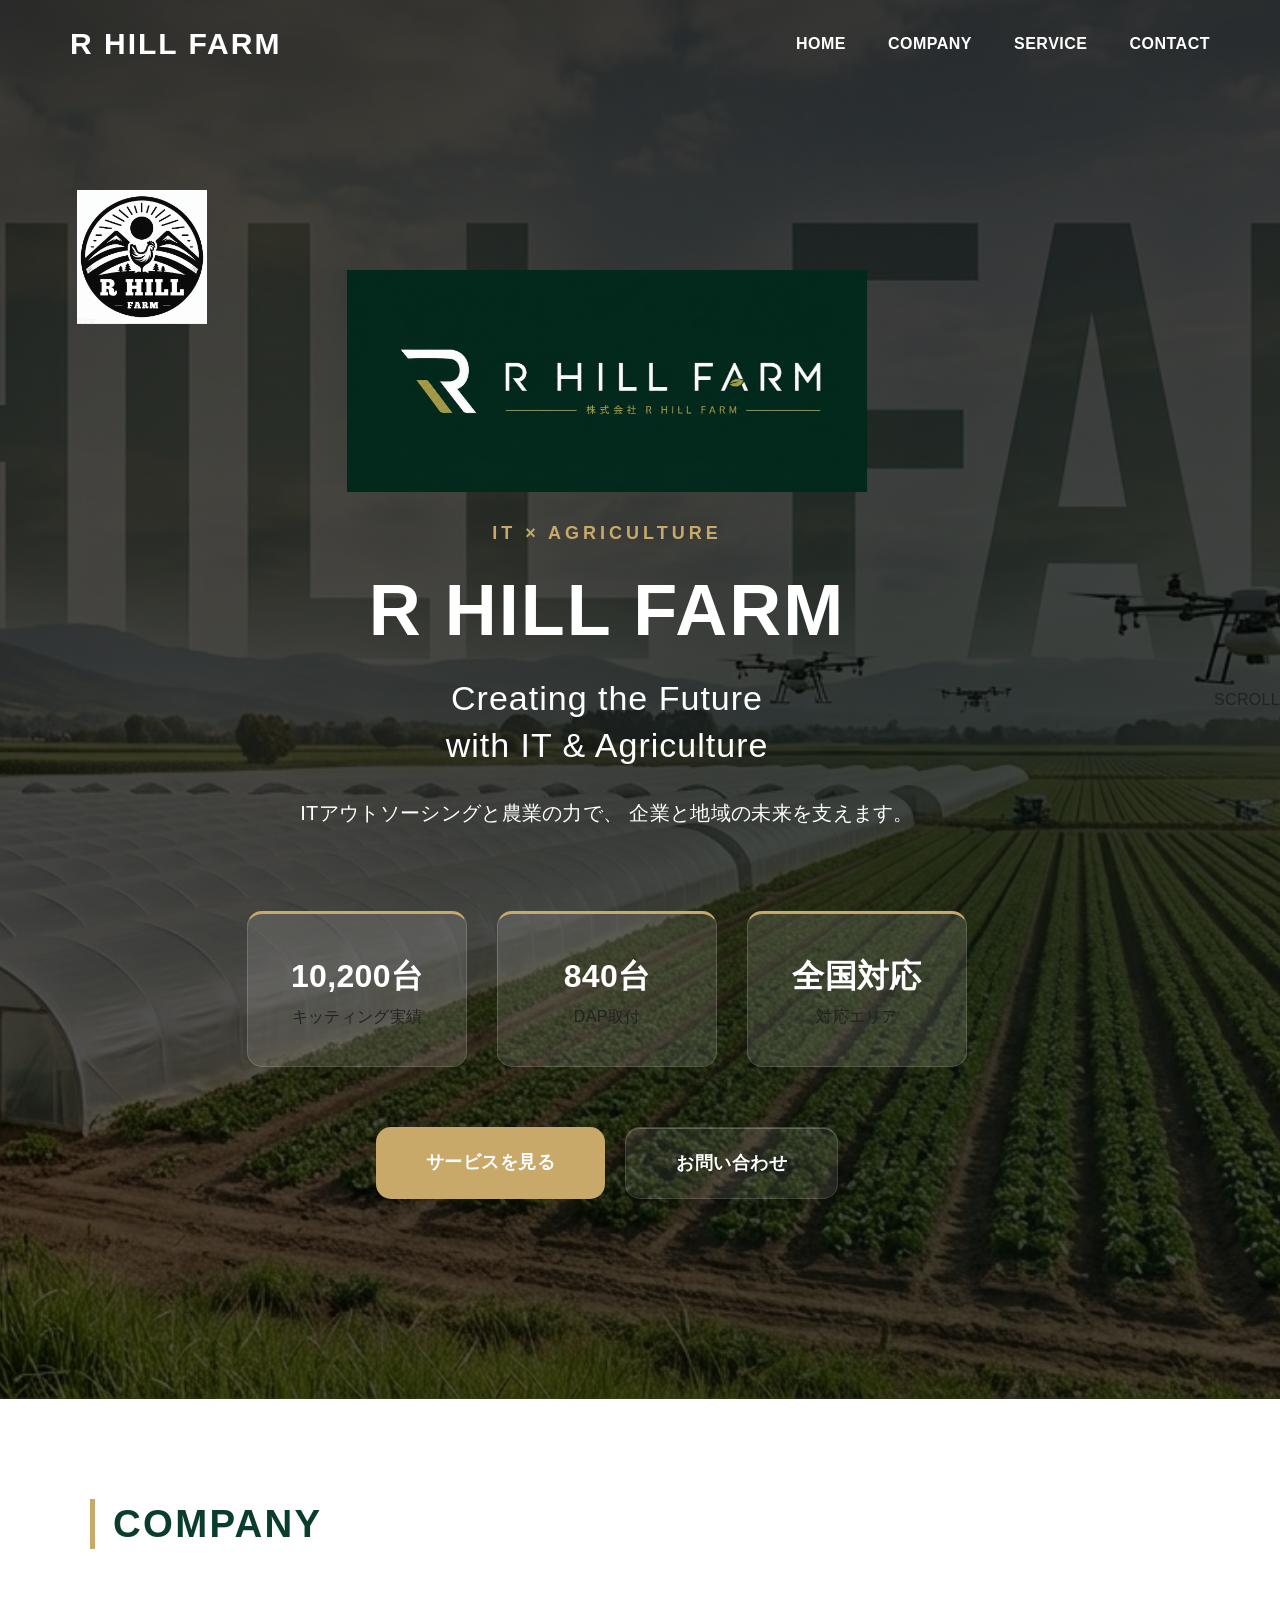
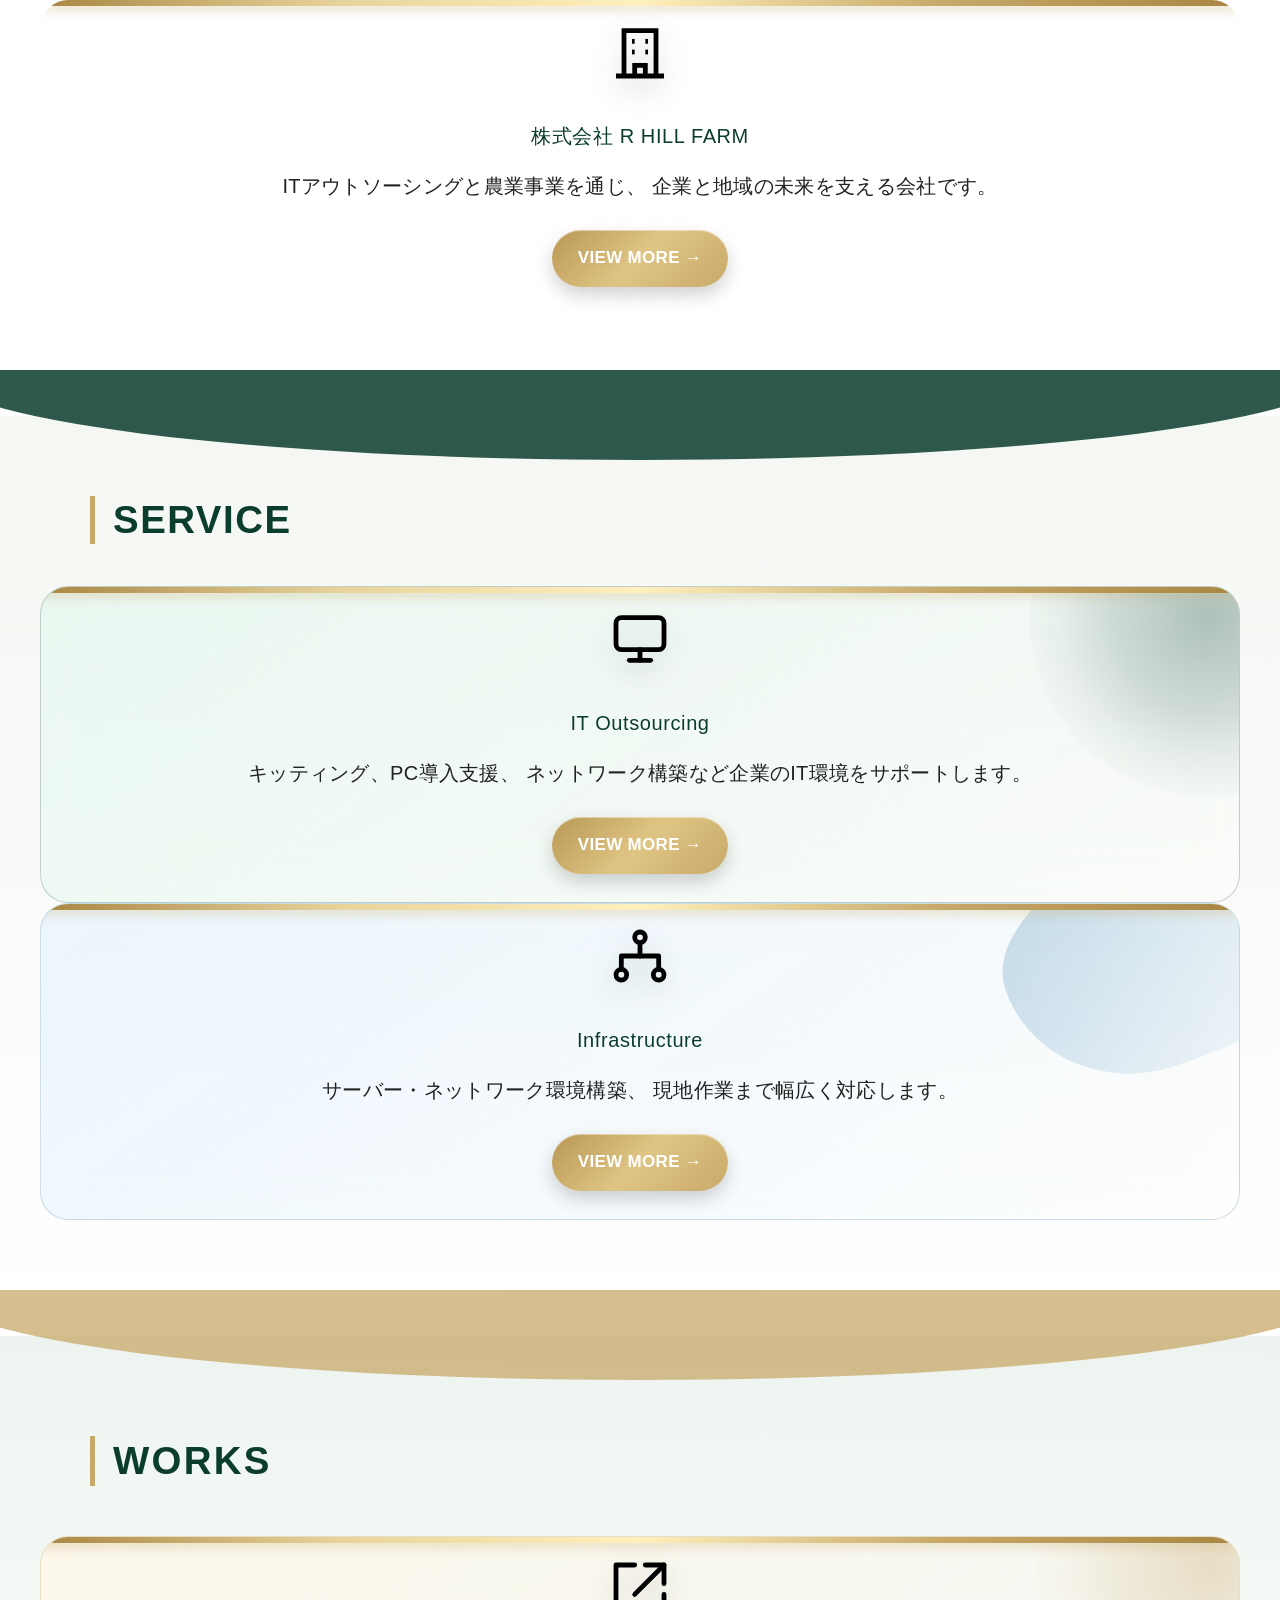
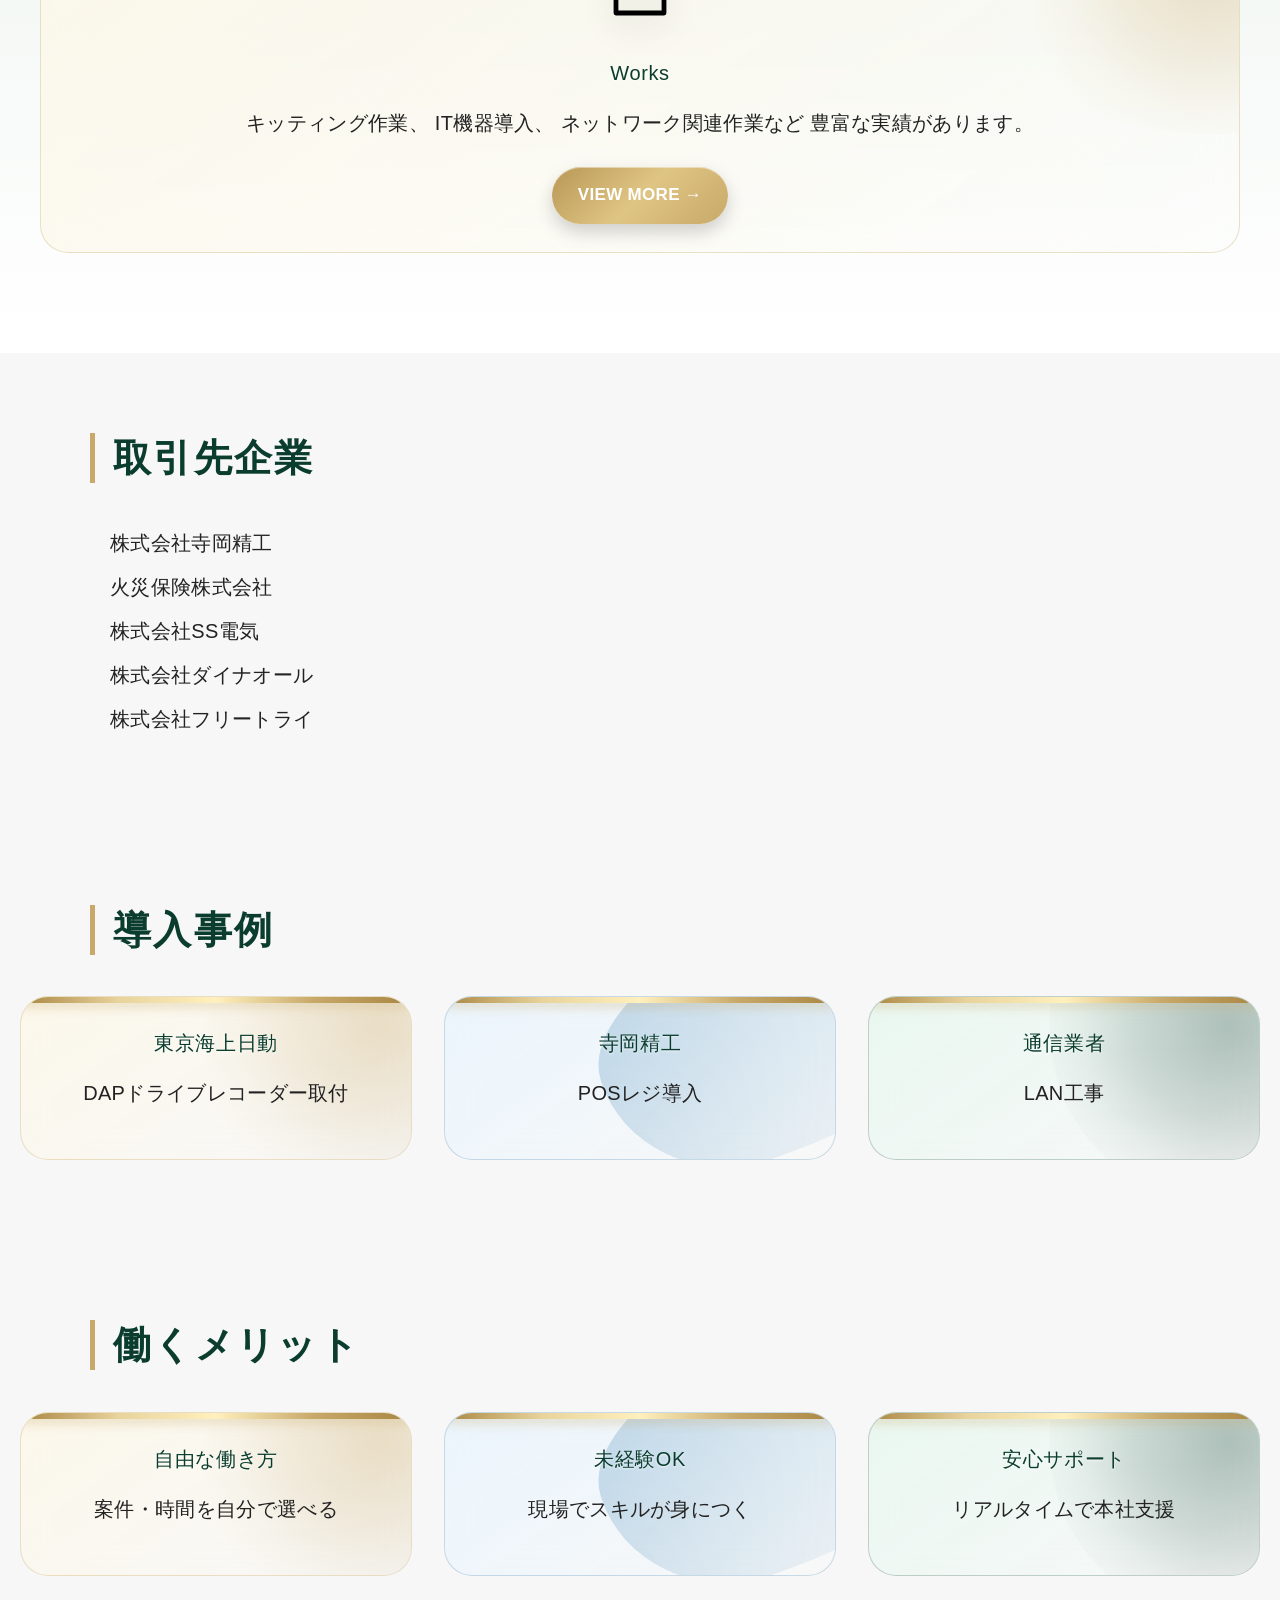
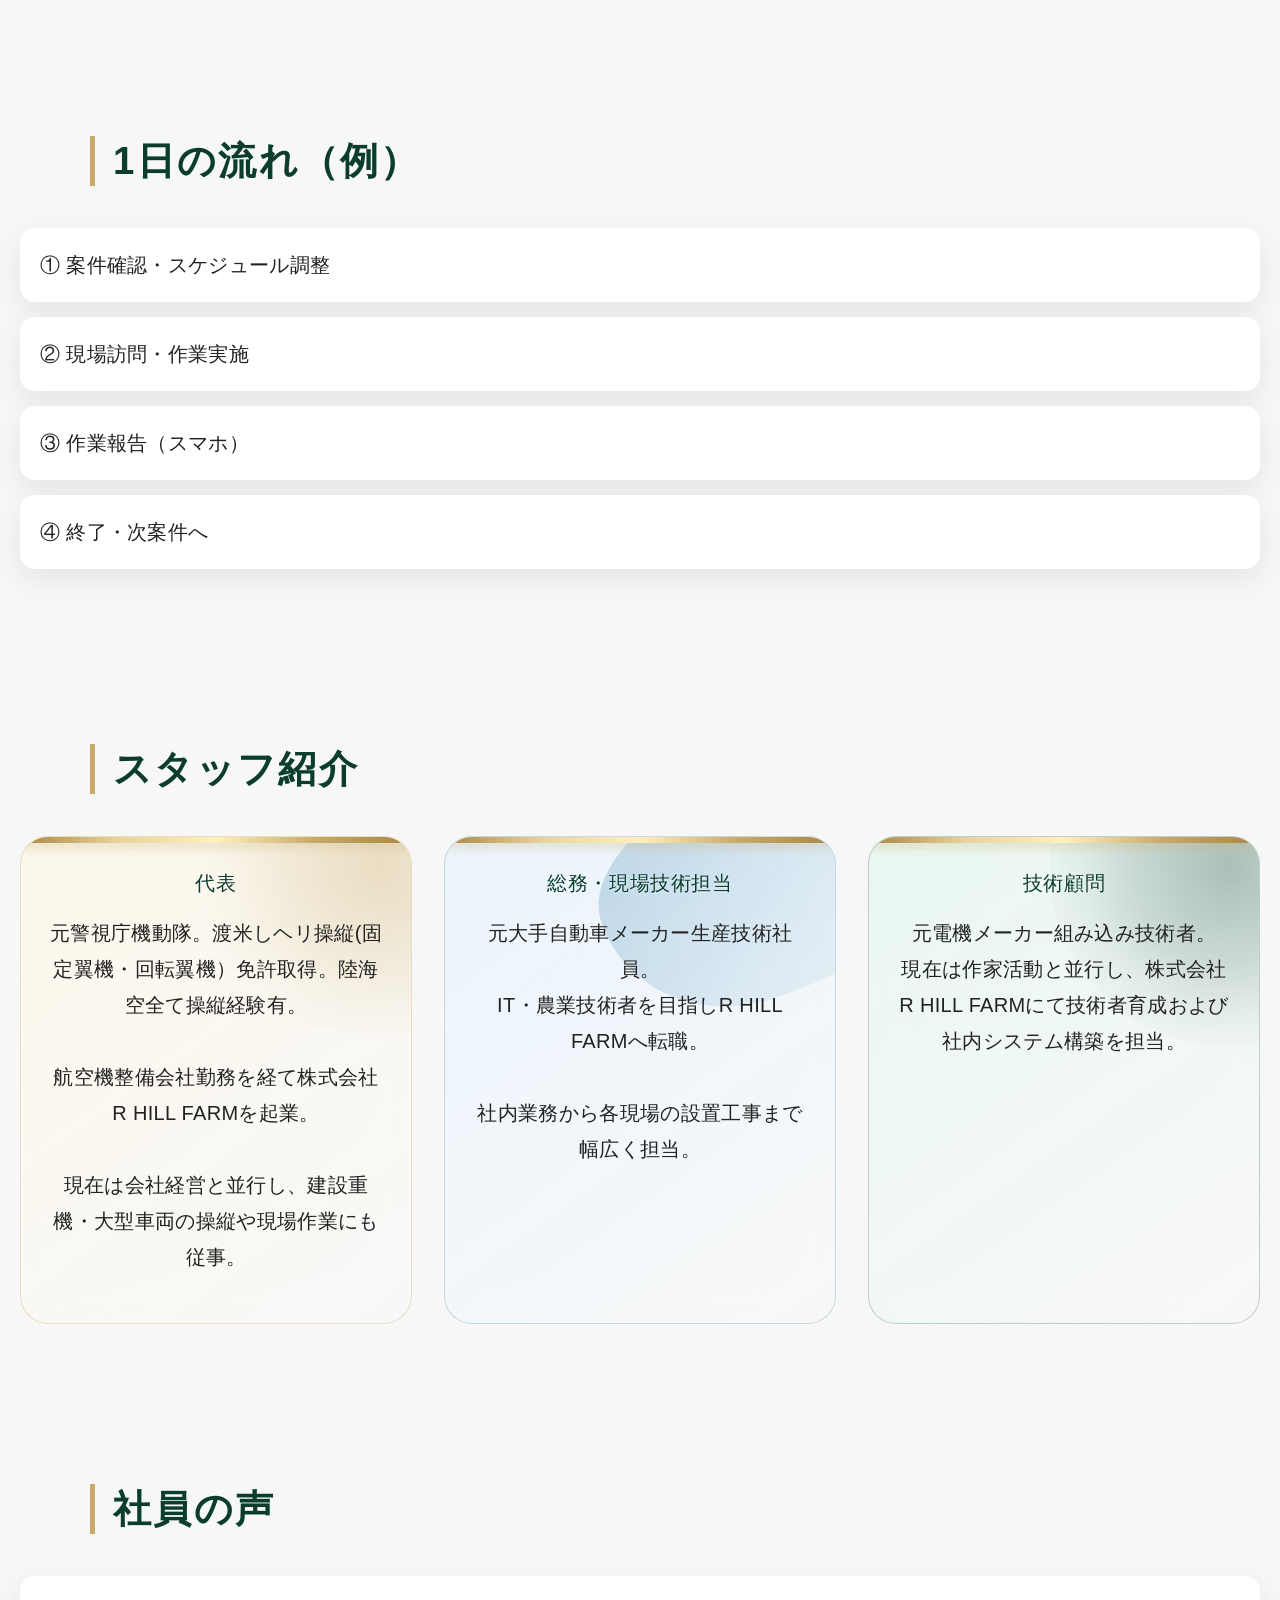
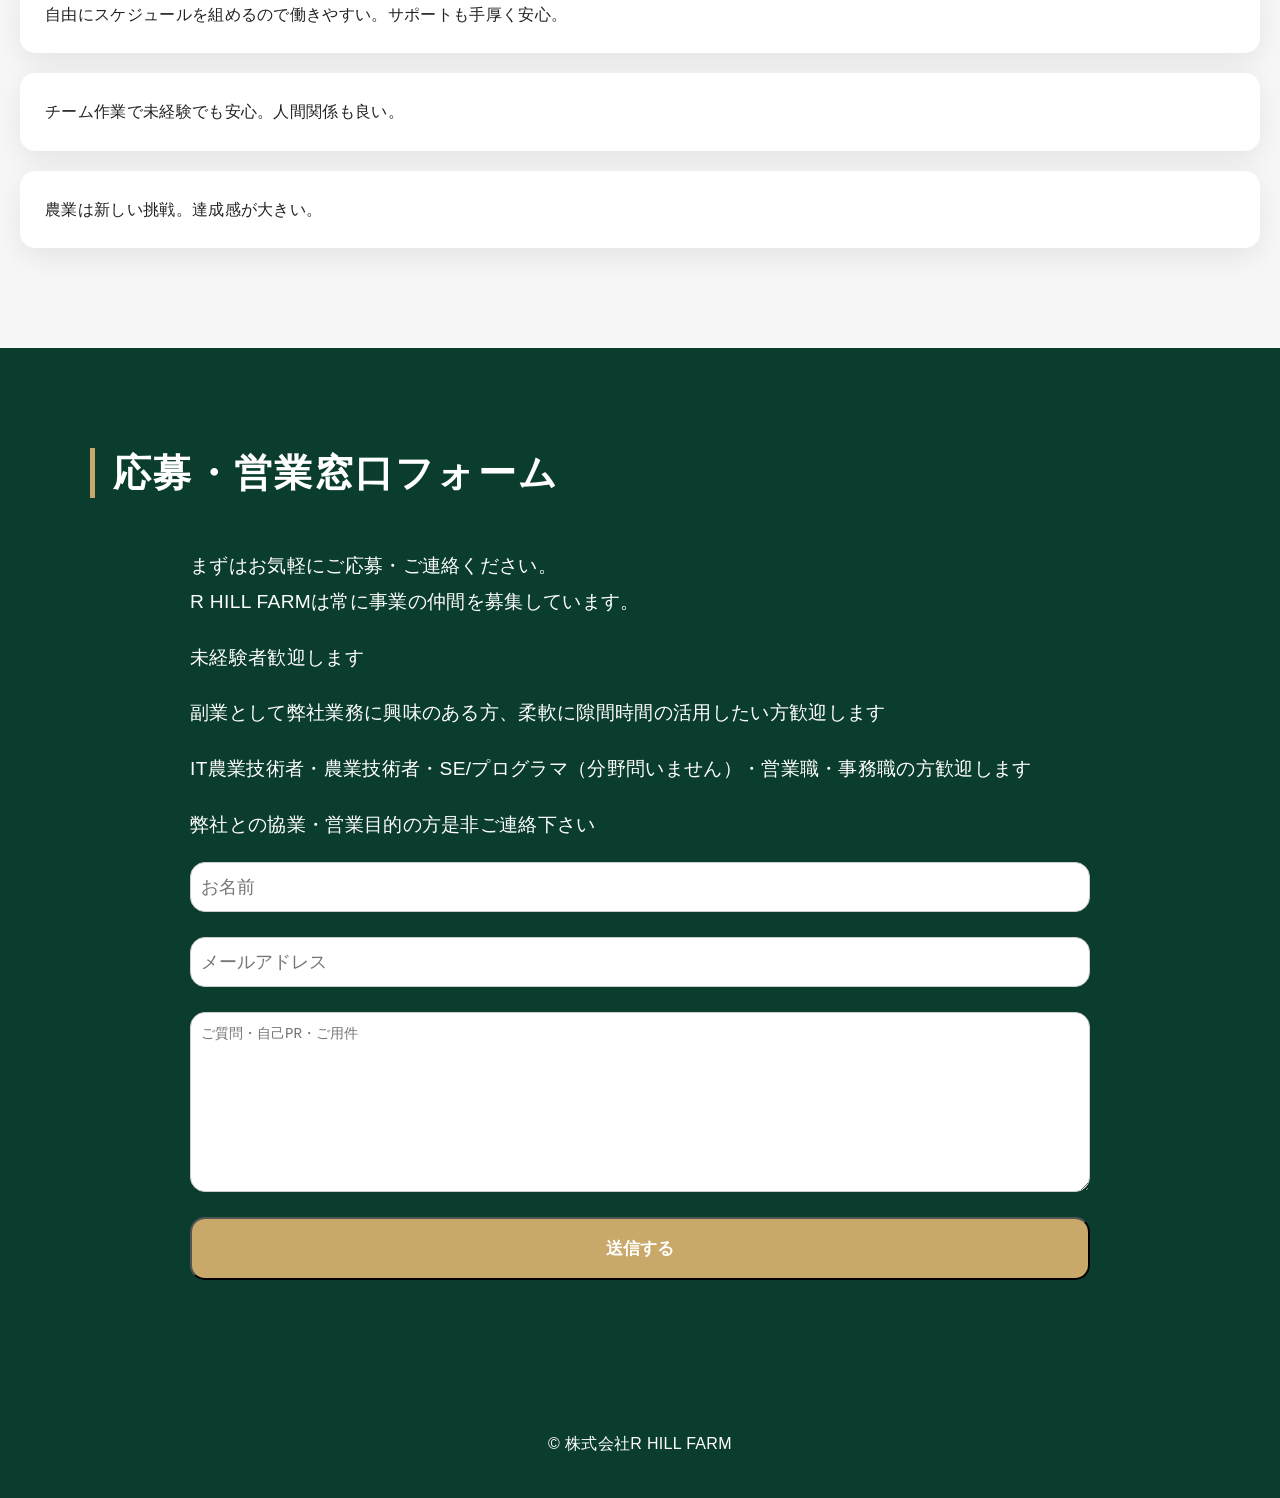
==== commit 15abc5f7: "RHILL HP" ====
--- a/index.html
+++ b/index.html
@@ -493,7 +493,8 @@
 -->
 
 
-<form action="send.php" method="post">
+<!-- <form action="send.php" method="post"> -->
+<form class="contact-form" action="send.php" method="post">
 <input type="text" name="name" placeholder="お名前" required
 style="width:100%;padding:10px;margin-bottom:10px">
 <input type="email" name="email" placeholder="メールアドレス" required
--- a/css/style.css
+++ b/css/style.css
@@ -1328,7 +1328,8 @@
     border-radius: 28px;
 
     /* 強化された立体感 */
-
+  
+    /*
     box-shadow:
 
         0 32px 65px
@@ -1345,7 +1346,8 @@
 
         inset 0 -2px 0
         rgba(0,0,0,0.05);
-
+    */
+    
     backdrop-filter: blur(18px);
     -webkit-backdrop-filter: blur(18px);
 
@@ -3040,12 +3042,16 @@
 
 .section-light {
 
+    /* TEST
     background:
     linear-gradient(
         180deg,
         #f5f7f3 0%,
         #ffffff 100%
     );
+    */
+
+    background: #ffffff; /* TEST */
 
 }
 
@@ -3053,7 +3059,6 @@
 .section-white {
 
     background:#ffffff;
-
 }
 
 
@@ -3256,8 +3261,9 @@
     left: -5%;
 
     width: 110%;
-    height: 90px;
-
+  
+    height: 90px; 
+  
     /*
        Waveの基本色
     */
@@ -4582,22 +4588,21 @@
 }
 
 /* =========================================
-   STEP 5-1⑤③
-   Section間のつながり 微調整
-========================================= */
-
-.section-light {
-    position: relative;
-    z-index: 1;
-}
-
-/* =========================================
-   STEP 5-1⑤④
-   Section全体の最終的な奥行き調整
-========================================= */
-
-.section-light {
-    isolation: isolate;
+   STEP 5-1⑤①
+   Section間の統一感
+========================================= */
+
+.section-light + .section-light {
+    border-top: none;
+}
+
+/* =========================================
+   STEP 5-1⑤①
+   Section間の統一感
+========================================= */
+
+.section-light + .section-light {
+    border-top: none;
 }
 
 /* =========================================
@@ -4643,3 +4648,210 @@
 .card {
     padding: 28px;
 }
+
+/* =========================================
+   STEP 5-1⑥①
+   Card内テキスト 上下バランス微調整
+========================================= */
+
+.card h3 {
+    margin-bottom: 14px;
+}
+
+.card p {
+    margin-bottom: 20px;
+}
+
+/* =========================================
+   STEP 5-1⑥②
+   Card アイコンとタイトルの間隔 微調整
+========================================= */
+
+.card-icon {
+    margin-bottom: 18px;
+}
+
+/* =========================================
+   STEP 5-1⑥③
+   Card 本文とボタンの間隔 微調整
+========================================= */
+
+.card .btn {
+    margin-top: 6px;
+}
+
+/* =========================================
+   STEP 5-1⑥③
+   Contact / Recruitment Text Size
+========================================= */
+
+.contact-lead,
+.contact-lead + p,
+.contact-lead + p + p,
+.contact-lead + p + p + p,
+.contact-lead + p + p + p + p {
+    font-size: 1.2em;
+    line-height: 1.9;
+}
+
+/* =========================================
+   STEP 5-1⑥④
+   Contact Form Typography
+========================================= */
+
+.contact-form input,
+.contact-form textarea {
+    font-size: 1.1em;
+    line-height: 1.6;
+}
+
+.contact-form button {
+    font-size: 1.05em;
+}
+
+/* =========================================
+   STEP 5-1⑥④②
+   Contact Form Typography
+========================================= */
+
+.contact-form input,
+.contact-form textarea {
+    font-size: 1.1em;
+    line-height: 1.6;
+}
+
+.contact-form button {
+    font-size: 1.05em;
+}
+
+/* =========================================
+   STEP 5-1⑥⑤
+   Contact / Recruitment Text Spacing
+========================================= */
+
+.contact-lead,
+.contact-lead + p,
+.contact-lead + p + p,
+.contact-lead + p + p + p,
+.contact-lead + p + p + p + p {
+    margin-bottom: 1em;
+}
+
+/* =========================================
+   STEP 5-1⑥⑥
+   Contact / Recruitment Content Width
+========================================= */
+
+.contact-lead,
+.contact-lead + p,
+.contact-lead + p + p,
+.contact-lead + p + p + p,
+.contact-lead + p + p + p + p,
+.contact-form {
+    max-width: 900px;
+    margin-left: auto;
+    margin-right: auto;
+}
+
+/* =========================================
+   STEP 5-1⑥⑦
+   Contact / Recruitment Section Bottom Space
+========================================= */
+
+.contact-form {
+    margin-bottom: 10px;
+}
+
+/* =========================================
+   STEP 5-1⑥⑧
+   Contact / Recruitment Mobile Balance
+========================================= */
+
+@media (max-width:768px){
+
+    .contact-lead,
+    .contact-lead + p,
+    .contact-lead + p + p,
+    .contact-lead + p + p + p,
+    .contact-lead + p + p + p + p,
+    .contact-form {
+        width: 100%;
+        max-width: 100%;
+        box-sizing: border-box;
+    }
+
+}
+
+/* =========================================
+   STEP 5-1⑦①
+   Client List Spacing
+========================================= */
+
+.section ul li {
+    margin-bottom: 8px;
+}
+
+/* =========================================
+   STEP 5-1⑦②
+   Client List Heading Spacing
+========================================= */
+
+.section h2 + ul {
+    margin-top: 8px;
+}
+
+/* =========================================
+   STEP 5-1⑦③
+   Client List Horizontal Balance
+========================================= */
+
+.section h2 + ul {
+    max-width: 1100px;
+    margin-left: auto;
+    margin-right: auto;
+    padding-left: 20px;
+    padding-right: 20px;
+    box-sizing: border-box;
+}
+
+/* =========================================
+   STEP 5-1⑦③
+   WORKS Gold Wave Layer Fix
+========================================= */
+
+.section-green.wave-top {
+    z-index: 2;
+}
+
+/* =========================================
+   STEP 5-1⑦③
+   GREEN WAVE Gray Band Remove
+========================================= */
+
+.section-light.wave-top::before {
+    box-shadow: none;
+
+}
+
+/* =========================================
+   STEP 5-1⑦③
+   GREEN WAVE 上部グレー帯除去
+========================================= */
+
+.section-green.wave-top::before {
+    top: -1px;
+}
+
+
+/* =========================================
+   COMPANY CARD
+   SERVICEのCARD幅に合わせる
+========================================= */
+
+#company > .card {
+    width: 100%;
+    max-width: 1200px;
+    margin-left: auto;
+    margin-right: auto;
+    box-sizing: border-box;
+}
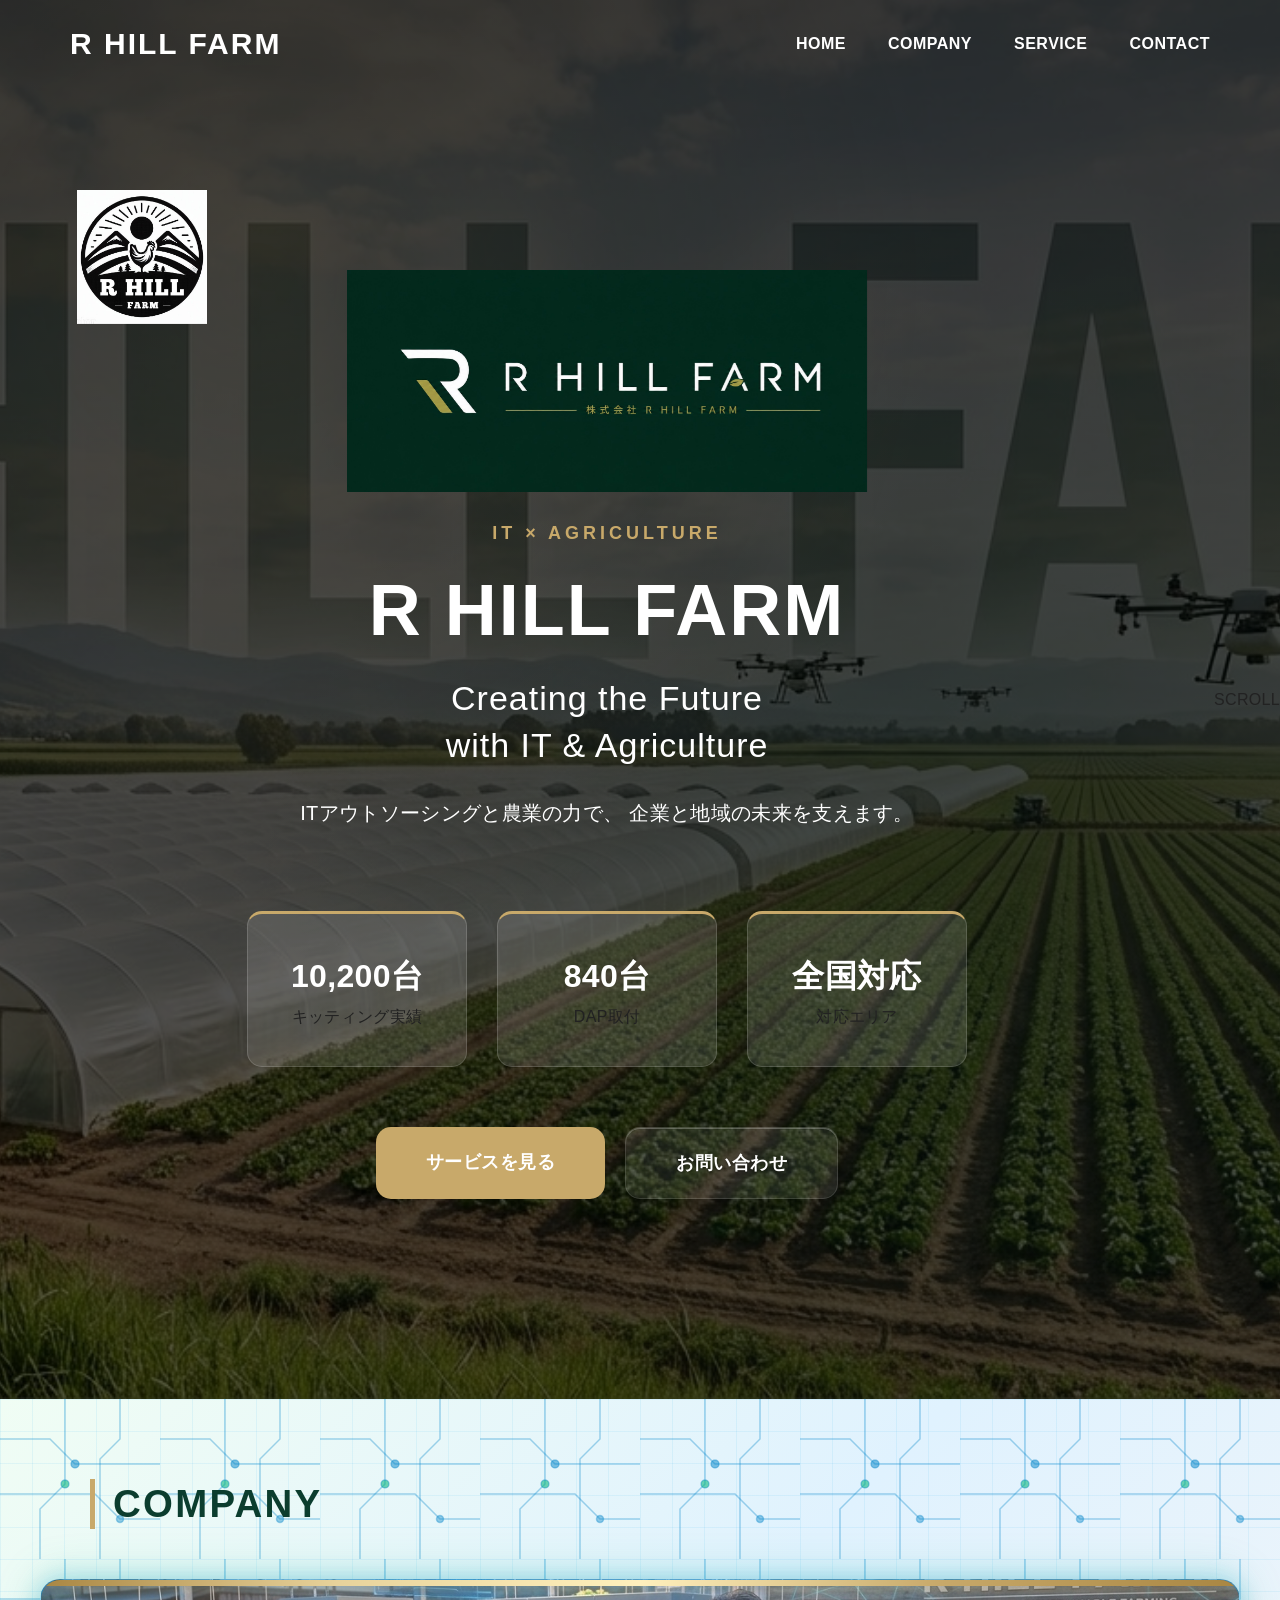
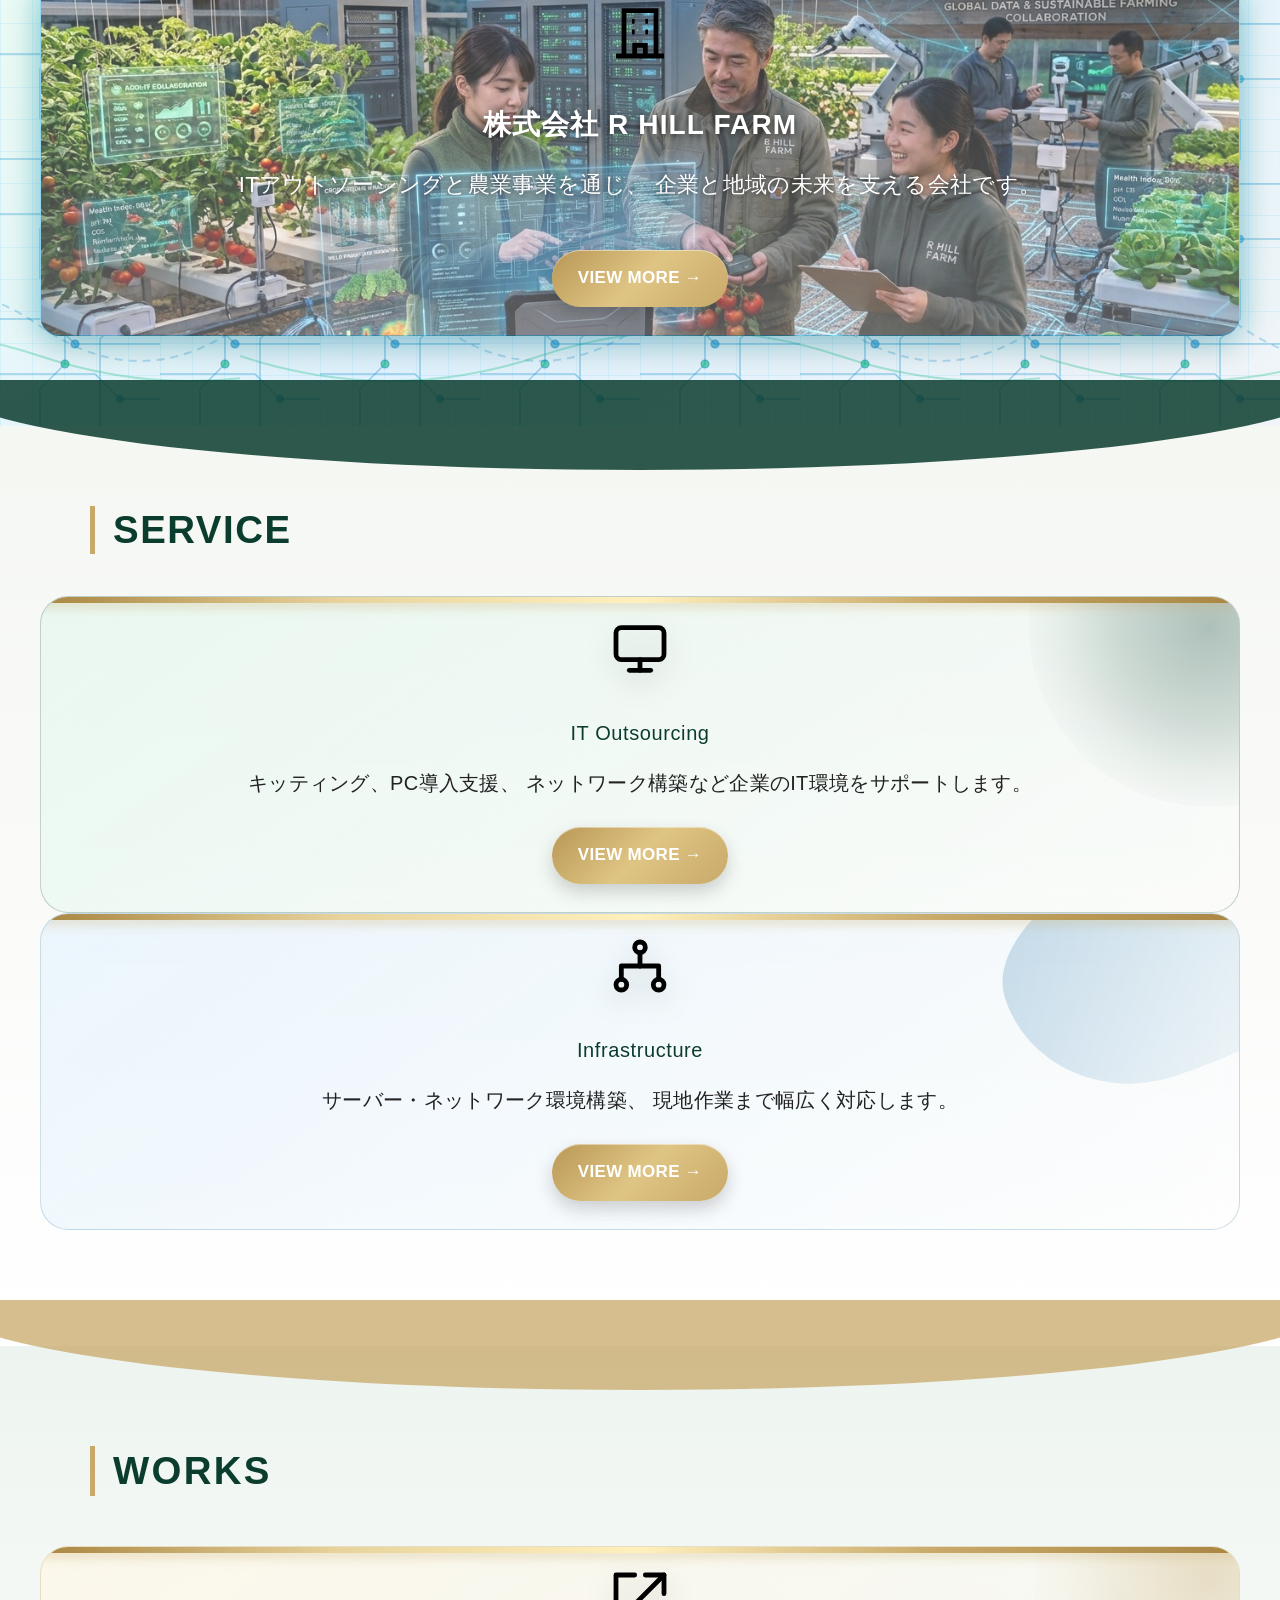
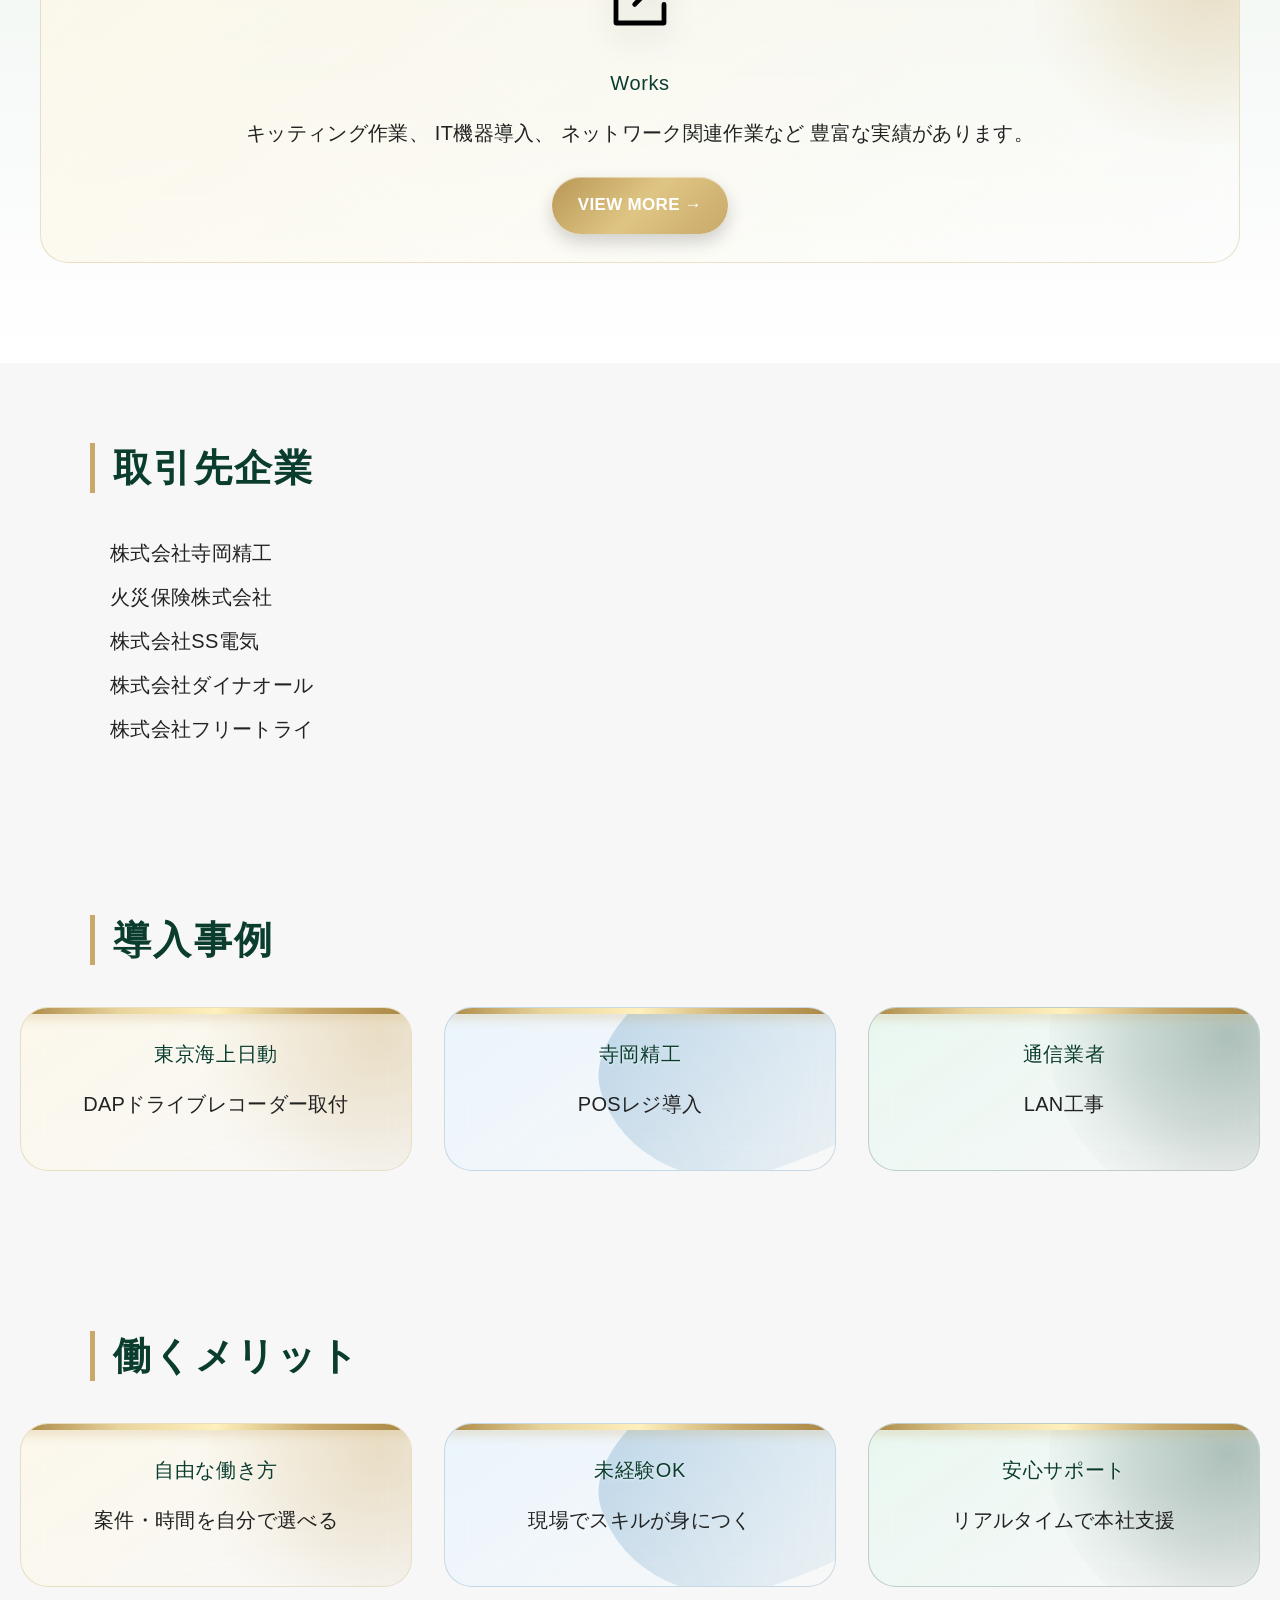
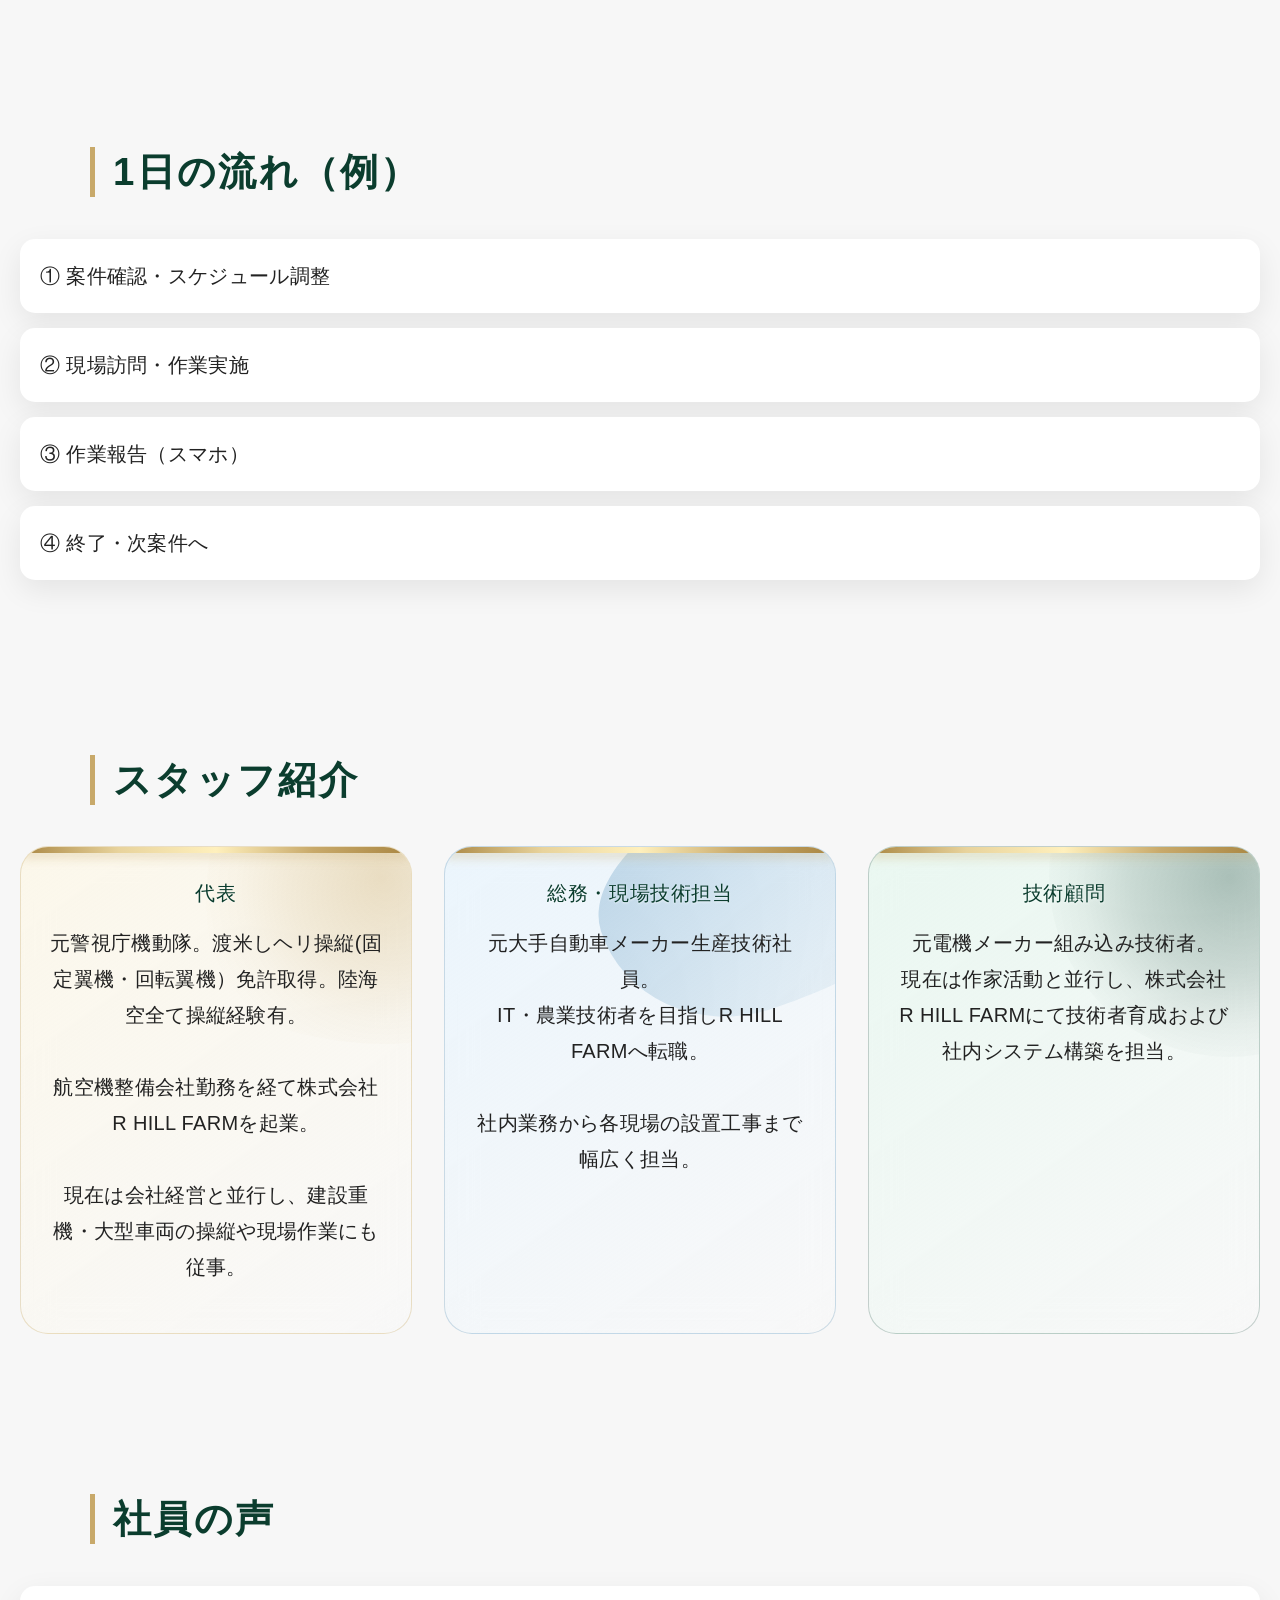
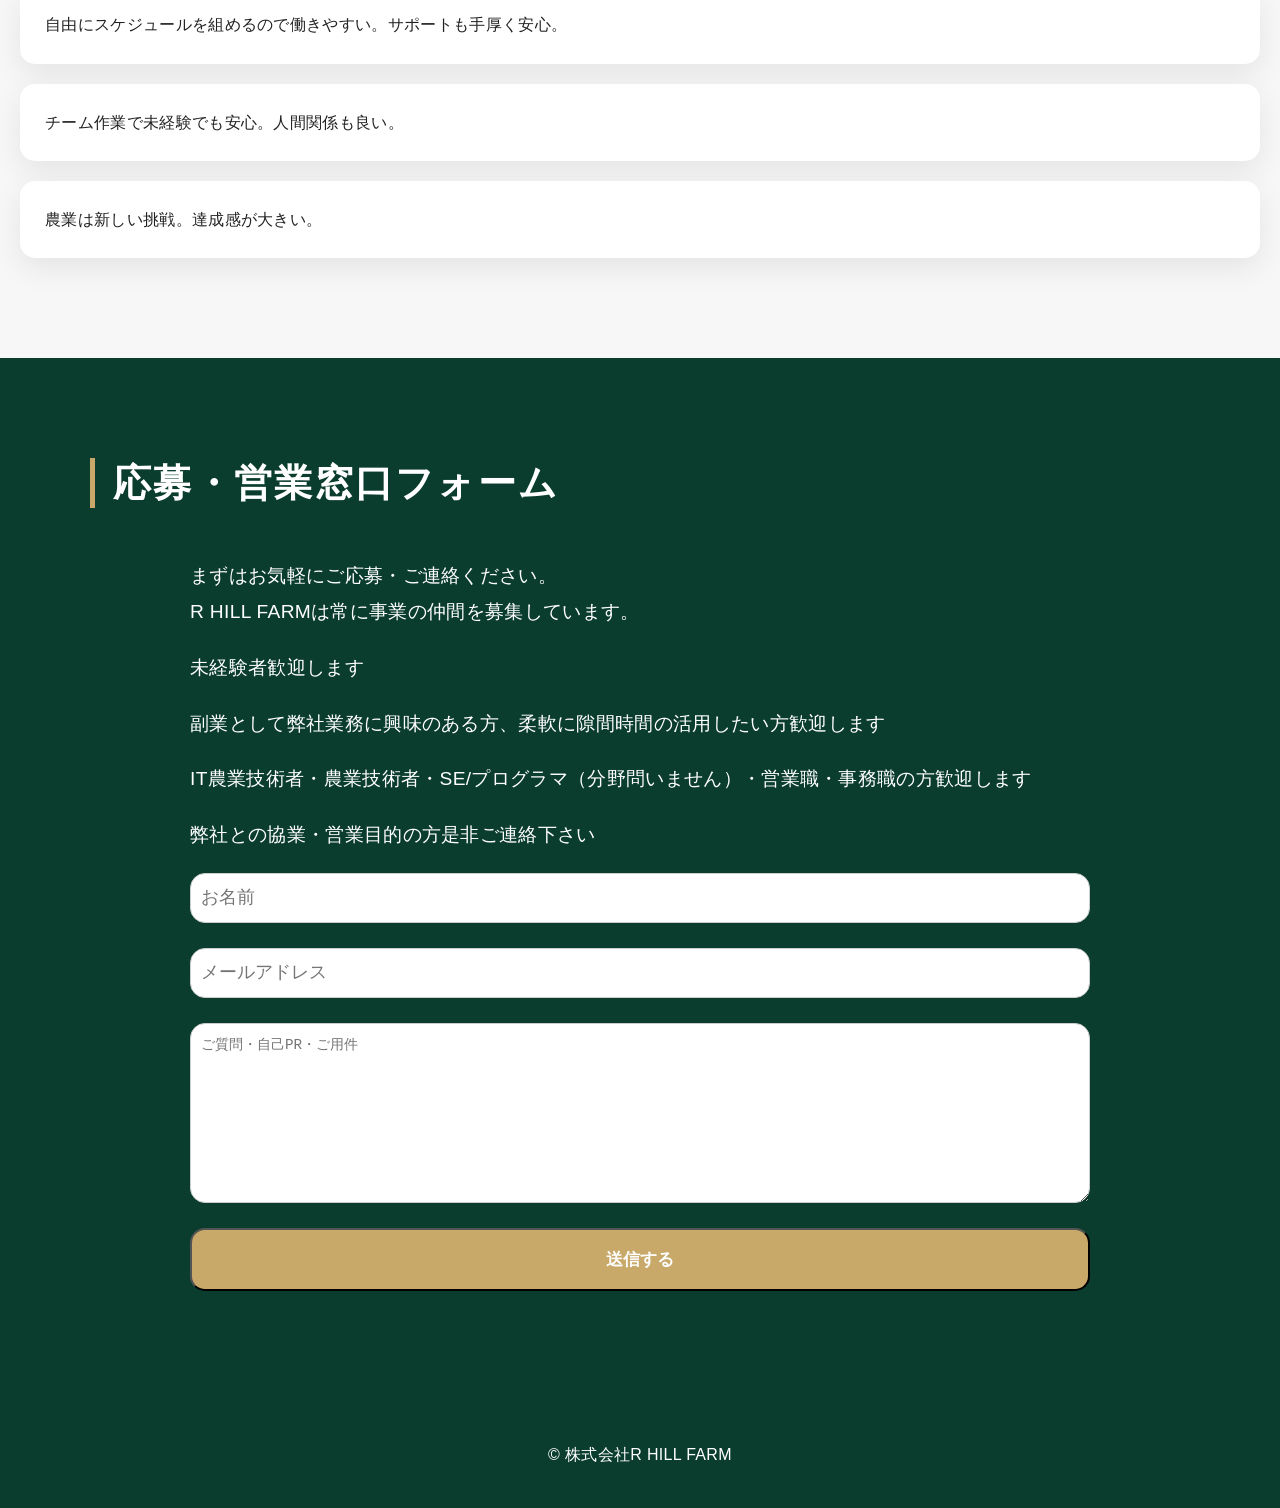
==== commit c7206640: "R HILL FARM HP" ====
--- a/index.html
+++ b/index.html
@@ -202,7 +202,7 @@
 企業と地域の未来を支える会社です。
 </p>
 
-<a href="#" class="btn">
+<a href="company/company.html" class="btn">
 VIEW MORE →
 </a>
 
--- a/css/style.css
+++ b/css/style.css
@@ -4854,4 +4854,280 @@
     margin-left: auto;
     margin-right: auto;
     box-sizing: border-box;
+}
+
+/* ========================================
+   COMPANY CARD：写真背景
+   STEP 1
+======================================== */
+/* TEST
+#company .card {
+
+    position: relative;
+
+    background:
+        url("../img/company_card.jpg")
+        center / cover no-repeat;
+
+    overflow: hidden;
+
+}
+*/
+
+
+/* ========================================
+   COMPANY CARD：HERO風 背景テスト
+   ::beforeを使用しない
+======================================== */
+
+#company .card {
+
+    position: relative;
+
+    background:
+        linear-gradient(
+            rgba(255,255,255,0.35),
+            rgba(255,255,255,0.35)
+        ),
+        url("../img/company_card.jpg")
+        center / cover no-repeat;
+
+    overflow: hidden;
+
+}
+
+/* ========================================
+   COMPANY CARD：背景写真 薄さテスト
+======================================== */
+/* TEST
+#company .card::before {
+
+    content: "";
+
+    position: absolute;
+
+    inset: 0;
+
+    background: rgba(255,255,255,0.250);
+
+    z-index: 0;
+
+}
+*/
+
+#company .card > * {
+
+    position: relative;
+
+    z-index: 1;
+
+}
+
+/* COMPANY CARD テキスト */
+
+#company .card h3,
+#company .card p {
+
+    color: #ffffff;
+
+    text-shadow:
+        0 1px 5px rgba(0,0,0,0.45);
+
+}
+
+/* ========================================
+   COMPANY CARD：HERO風レイアウト
+   STEP 3
+======================================== */
+
+/* COMPANY CARD 全体 */
+
+#company .card {
+
+    justify-content: center;
+
+    text-align: center;
+
+}
+
+
+/* COMPANY タイトル */
+
+#company .card h3 {
+
+    font-size: 2rem;
+
+    font-weight: 700;
+
+    letter-spacing: 0.04em;
+
+    color: #ffffff;
+
+    text-shadow:
+        0 2px 6px rgba(0,0,0,0.50);
+
+}
+
+
+/* COMPANY 説明文 */
+
+#company .card p {
+
+    font-size: 1.05rem;
+
+    line-height: 1.9;
+
+    color: #ffffff;
+
+    text-shadow:
+        0 1px 5px rgba(0,0,0,0.50);
+
+}
+
+
+/* アイコン */
+
+#company .card .card-icon {
+
+    margin-bottom: 20px;
+
+}
+
+
+/* VIEW MORE ボタン */
+
+#company .card .btn {
+
+    margin-top: 24px;
+
+}
+
+
+/* ========================================
+   COMPANY CARD
+   タイトル・説明文の文字サイズ
+======================================== */
+
+#company .card h3 {
+    font-size: 28px;
+}
+
+#company .card p {
+    font-size: 18px;
+    line-height: 1.9;
+}
+
+#company .card p {
+    font-size: 22px;
+    line-height: 1.9;
+}
+
+
+
+
+
+
+
+
+
+
+
+
+
+
+
+
+/* =====================================================
+   COMPANY SECTION（カード周囲の白余白に回路・波形を描画）
+===================================================== */
+
+/* 1. COMPANYセクション全体の背景（カードの外側の余白部分） */
+#company.section-white,
+#company {
+    position: relative !important;
+    /* 外側を明るく澄んだテックトーン（淡いペールブルーグリーン）に設定 */
+    background: linear-gradient(135deg, #f0fdf4 0%, #e0f2fe 50%, #f1f5f9 100%) !important;
+    overflow: hidden !important;
+    padding-top: 80px;
+    padding-bottom: 90px;
+}
+
+/* 2. カードの外側（周囲領域）に走る「電子回路 ＆ デジタルグリッド」 */
+#company::before {
+    content: "" !important;
+    position: absolute !important;
+    inset: 0 !important;
+    /* デジタルグリッド線 ＋ 回路ノード（丸と配線）のハイテクSVGグラフィック */
+    background-image: 
+        /* 背景グリッド */
+        linear-gradient(rgba(14, 165, 233, 0.08) 1px, transparent 1px),
+        linear-gradient(90deg, rgba(14, 165, 233, 0.08) 1px, transparent 1px),
+        /* 回路パターン */
+        url("data:image/svg+xml,%3Csvg xmlns='http://www.w3.org/2000/svg' width='160' height='160' viewBox='0 0 160 160'%3E%3Cg fill='none' stroke='%230284c7' stroke-width='1.5' stroke-opacity='0.35'%3E%3Cpath d='M0 40 h50 l25 25 h85'/%3E%3Cpath d='M40 160 v-50 l25-25 v-85'/%3E%3Cpath d='M160 120 h-40 l-25-25 h-95'/%3E%3Cpath d='M120 0 v40 l-20 20 v100'/%3E%3Ccircle cx='75' cy='65' r='4' fill='%230284c7' fill-opacity='0.5'/%3E%3Ccircle cx='65' cy='85' r='4' fill='%2310b981' fill-opacity='0.6'/%3E%3Ccircle cx='120' cy='120' r='3.5' fill='%230284c7' fill-opacity='0.4'/%3E%3C/g%3E%3C/svg%3E") !important;
+    background-size: 32px 32px, 32px 32px, 160px 160px !important;
+    pointer-events: none !important;
+    z-index: 0 !important;
+}
+
+/* 3. カードの外側（上下・左右の余白）に流れる「通信波形（Signal Wave）」 */
+#company::after {
+    content: "" !important;
+    position: absolute !important;
+    inset: 0 !important;
+    background-image: 
+        url("data:image/svg+xml,%3Csvg xmlns='http://www.w3.org/2000/svg' width='800' height='200' viewBox='0 0 800 200'%3E%3Cpath d='M0 100 Q 100 30, 200 100 T 400 100 T 600 100 T 800 100' fill='none' stroke='%230284c7' stroke-width='2' stroke-opacity='0.25' stroke-dasharray='8,6'/%3E%3Cpath d='M0 130 Q 150 180, 300 130 T 600 130 T 900 130' fill='none' stroke='%2310b981' stroke-width='2' stroke-opacity='0.3'/%3E%3C/svg%3E") !important;
+    background-repeat: repeat-x !important;
+    background-position: bottom center !important;
+    background-size: 800px 200px !important;
+    pointer-events: none !important;
+    z-index: 0 !important;
+}
+
+/* タイトルやカードなどのコンテンツを回路パターンの手前に配置 */
+#company > * {
+    position: relative !important;
+    z-index: 1 !important;
+}
+
+
+/* =====================================================
+   COMPANY CARD（中央の写真カード本体の最適化）
+===================================================== */
+
+/* 4. カード本体：写真はそのままクリアに表示し、周囲にネオン青緑の発光枠線を設定 */
+#company .card {
+    position: relative !important;
+    /* 写真自体は100%綺麗に表示 */
+    background: 
+        linear-gradient(
+            rgba(255, 255, 255, 0.20), 
+            rgba(255, 255, 255, 0.35)
+        ),
+        url("../img/company_card.jpg") center / cover no-repeat !important;
+    
+    border-radius: 20px !important;
+    border: 1.5px solid rgba(14, 165, 233, 0.4) !important; /* テックブルーの輪郭 */
+    /* 外側の背景回路に溶け込むサイバーグロー効果（青＆緑の発光シャドウ） */
+    box-shadow: 
+        0 15px 35px -5px rgba(15, 23, 42, 0.15),
+        0 0 25px 2px rgba(14, 165, 233, 0.25),
+        0 0 40px 8px rgba(16, 185, 129, 0.15) !important;
+    transition: all 0.4s ease !important;
+    overflow: hidden !important;
+}
+
+/* カードHover時：周囲の回路と繋がるような強い発光 */
+#company .card:hover {
+    transform: translateY(-5px) scale(1.005) !important;
+    border-color: rgba(14, 165, 233, 0.8) !important;
+    box-shadow: 
+        0 20px 45px -5px rgba(15, 23, 42, 0.2),
+        0 0 35px 5px rgba(14, 165, 233, 0.4),
+        0 0 50px 12px rgba(16, 185, 129, 0.25) !important;
+}
+
+/* タイトル文字の見栄え補正 */
+#company .section-title h2 {
+    color: #0b3d2e !important;
+    font-weight: 800;
 }
